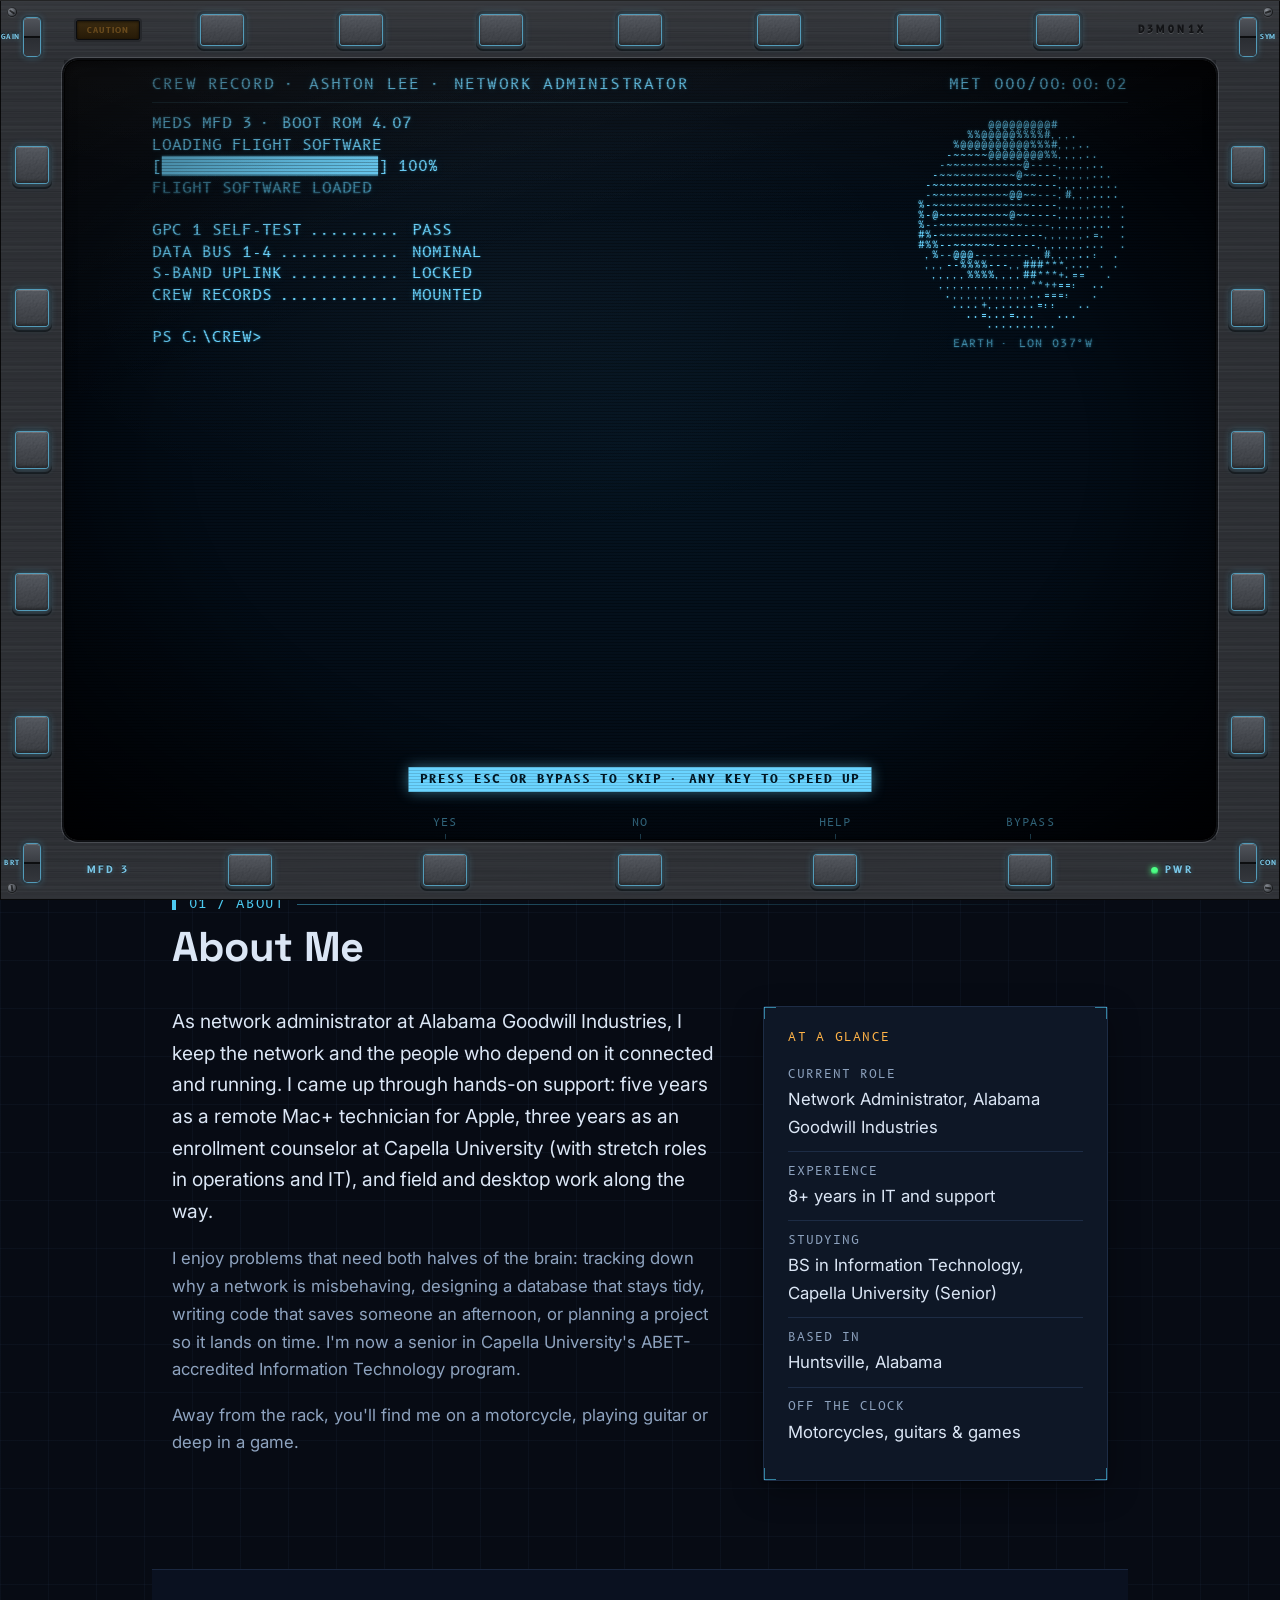
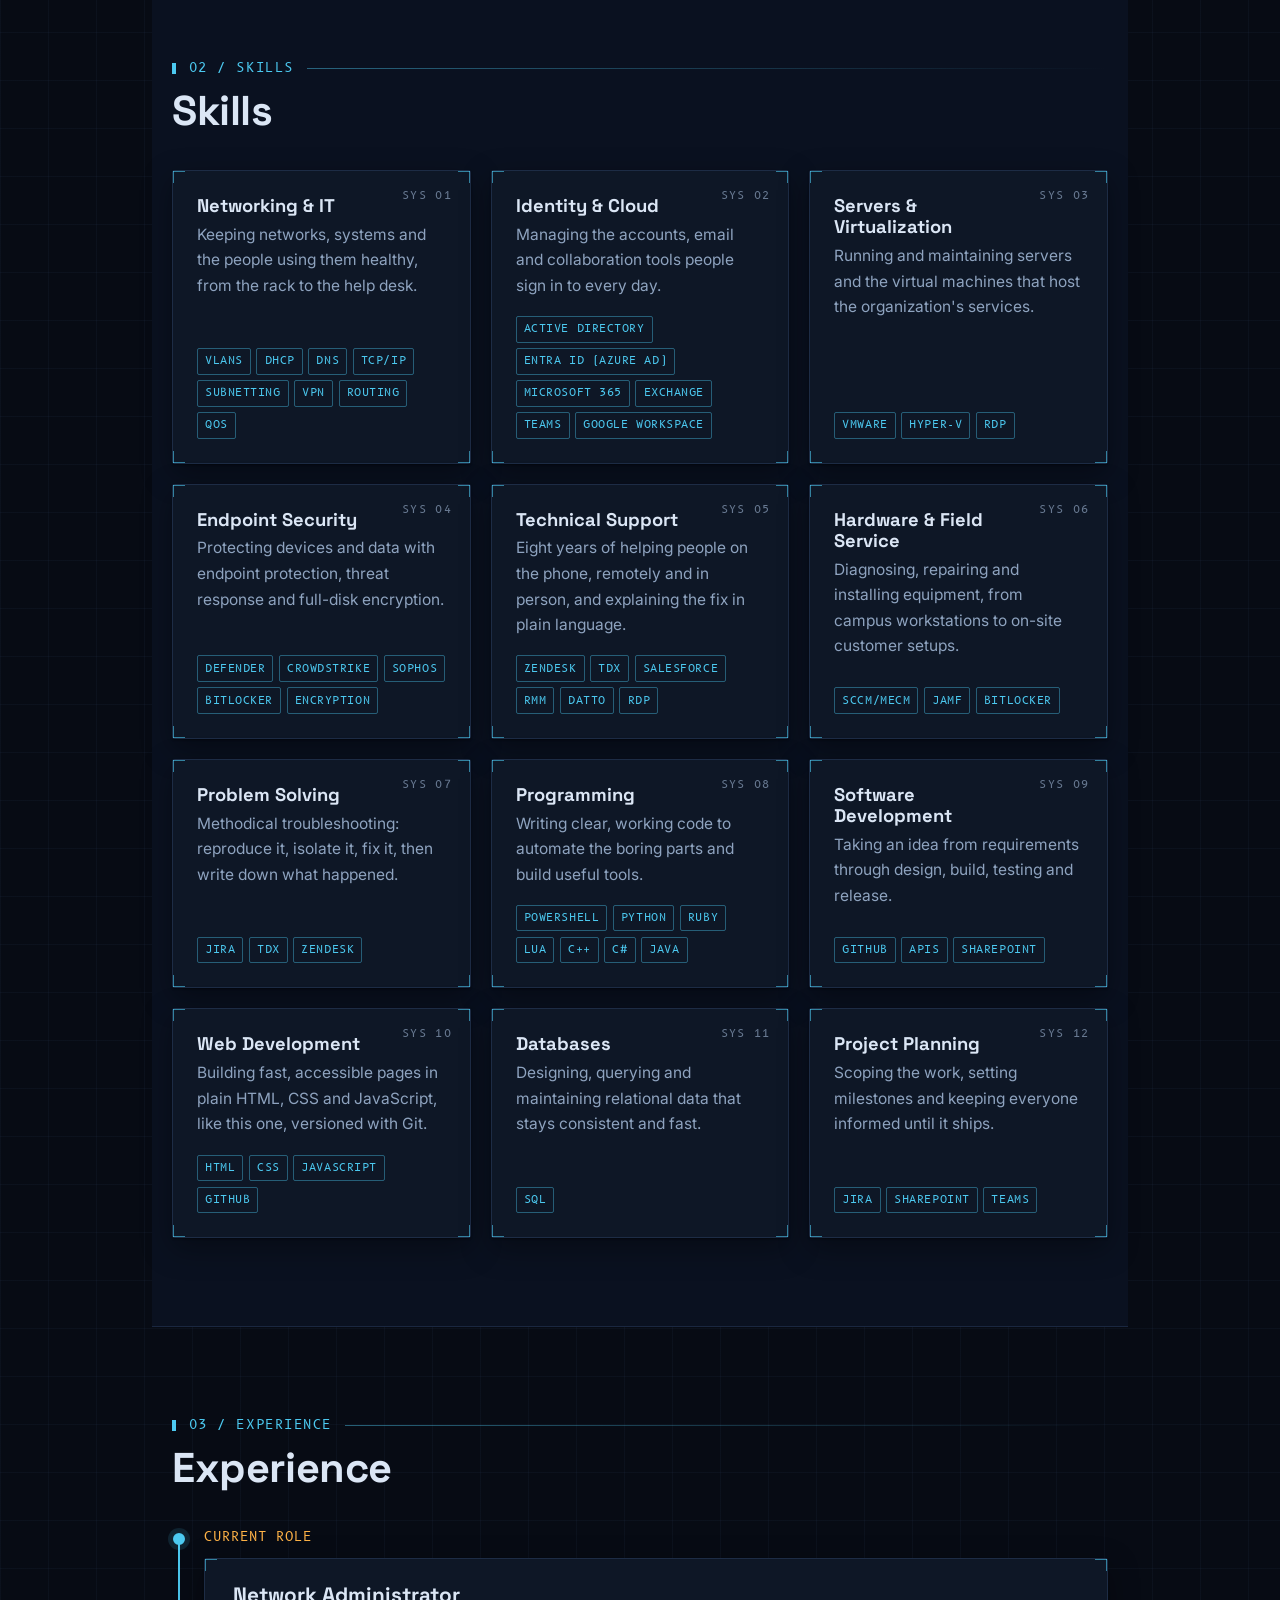
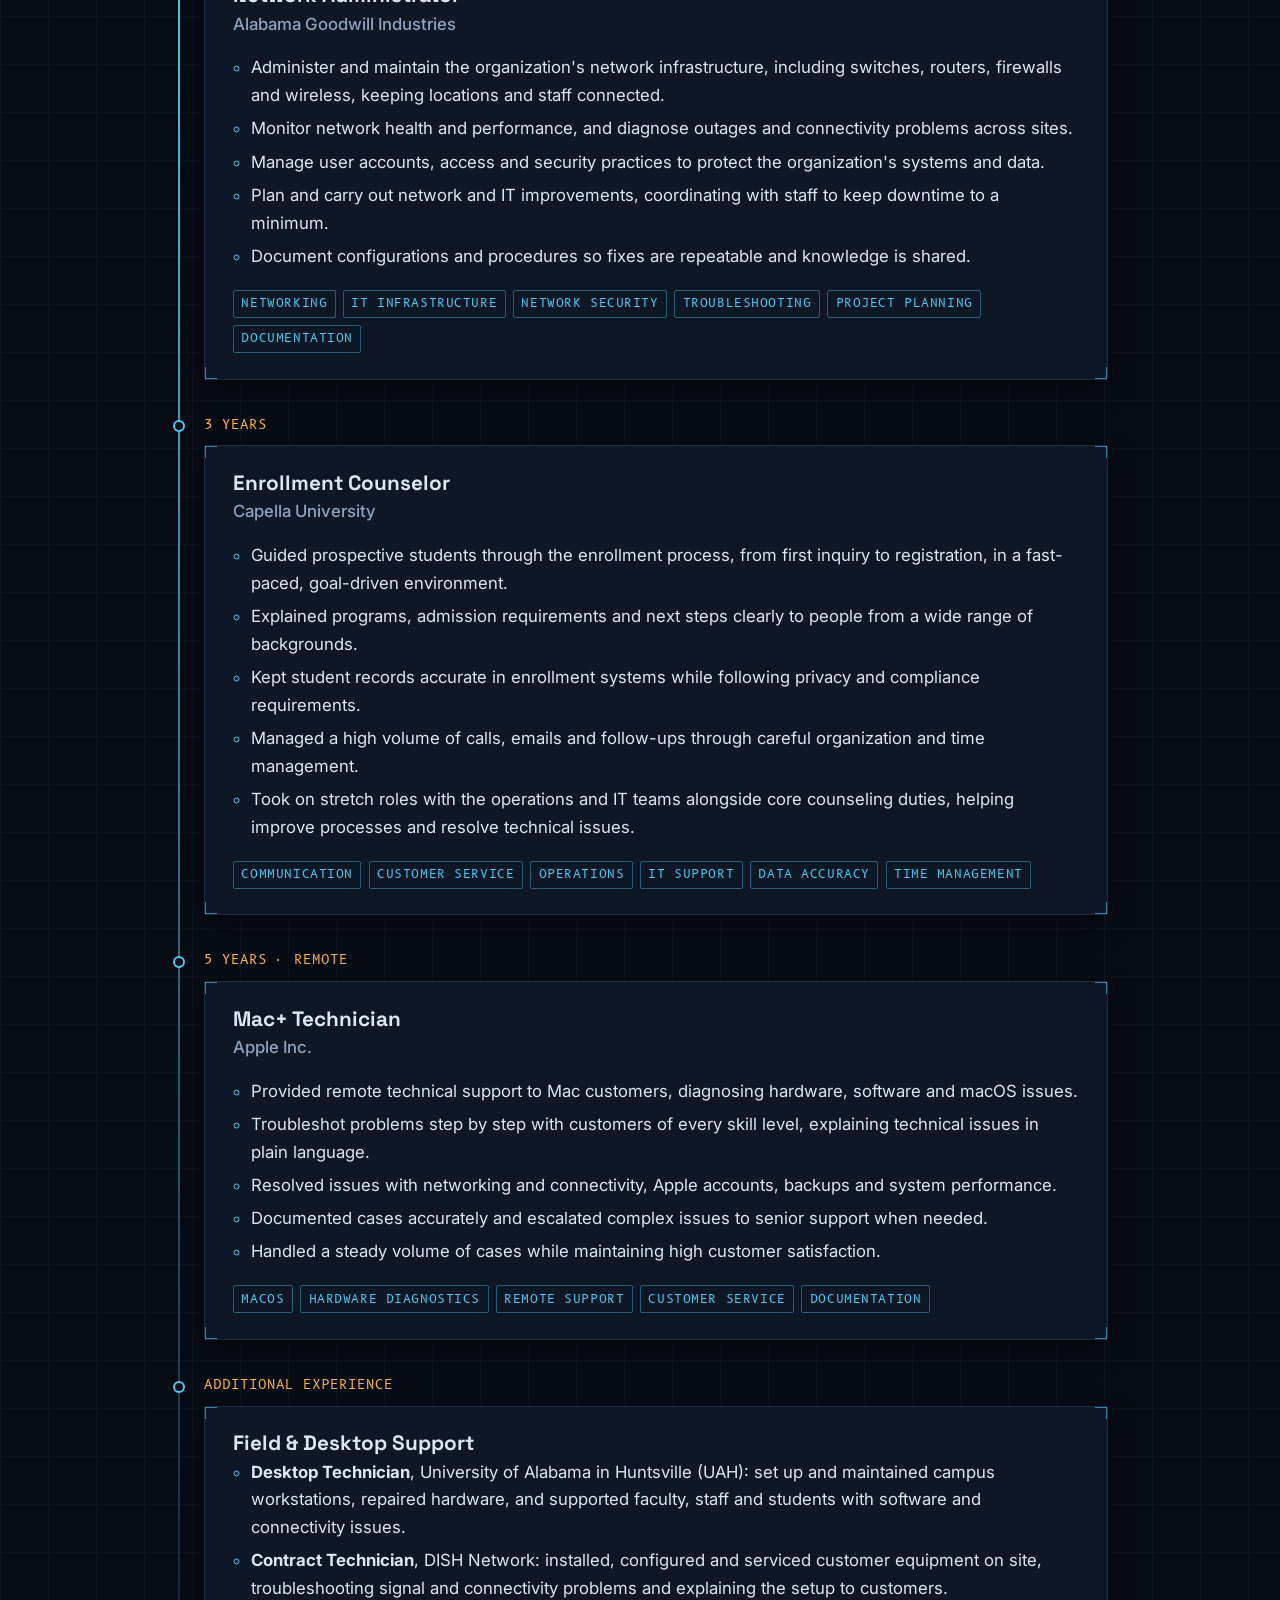
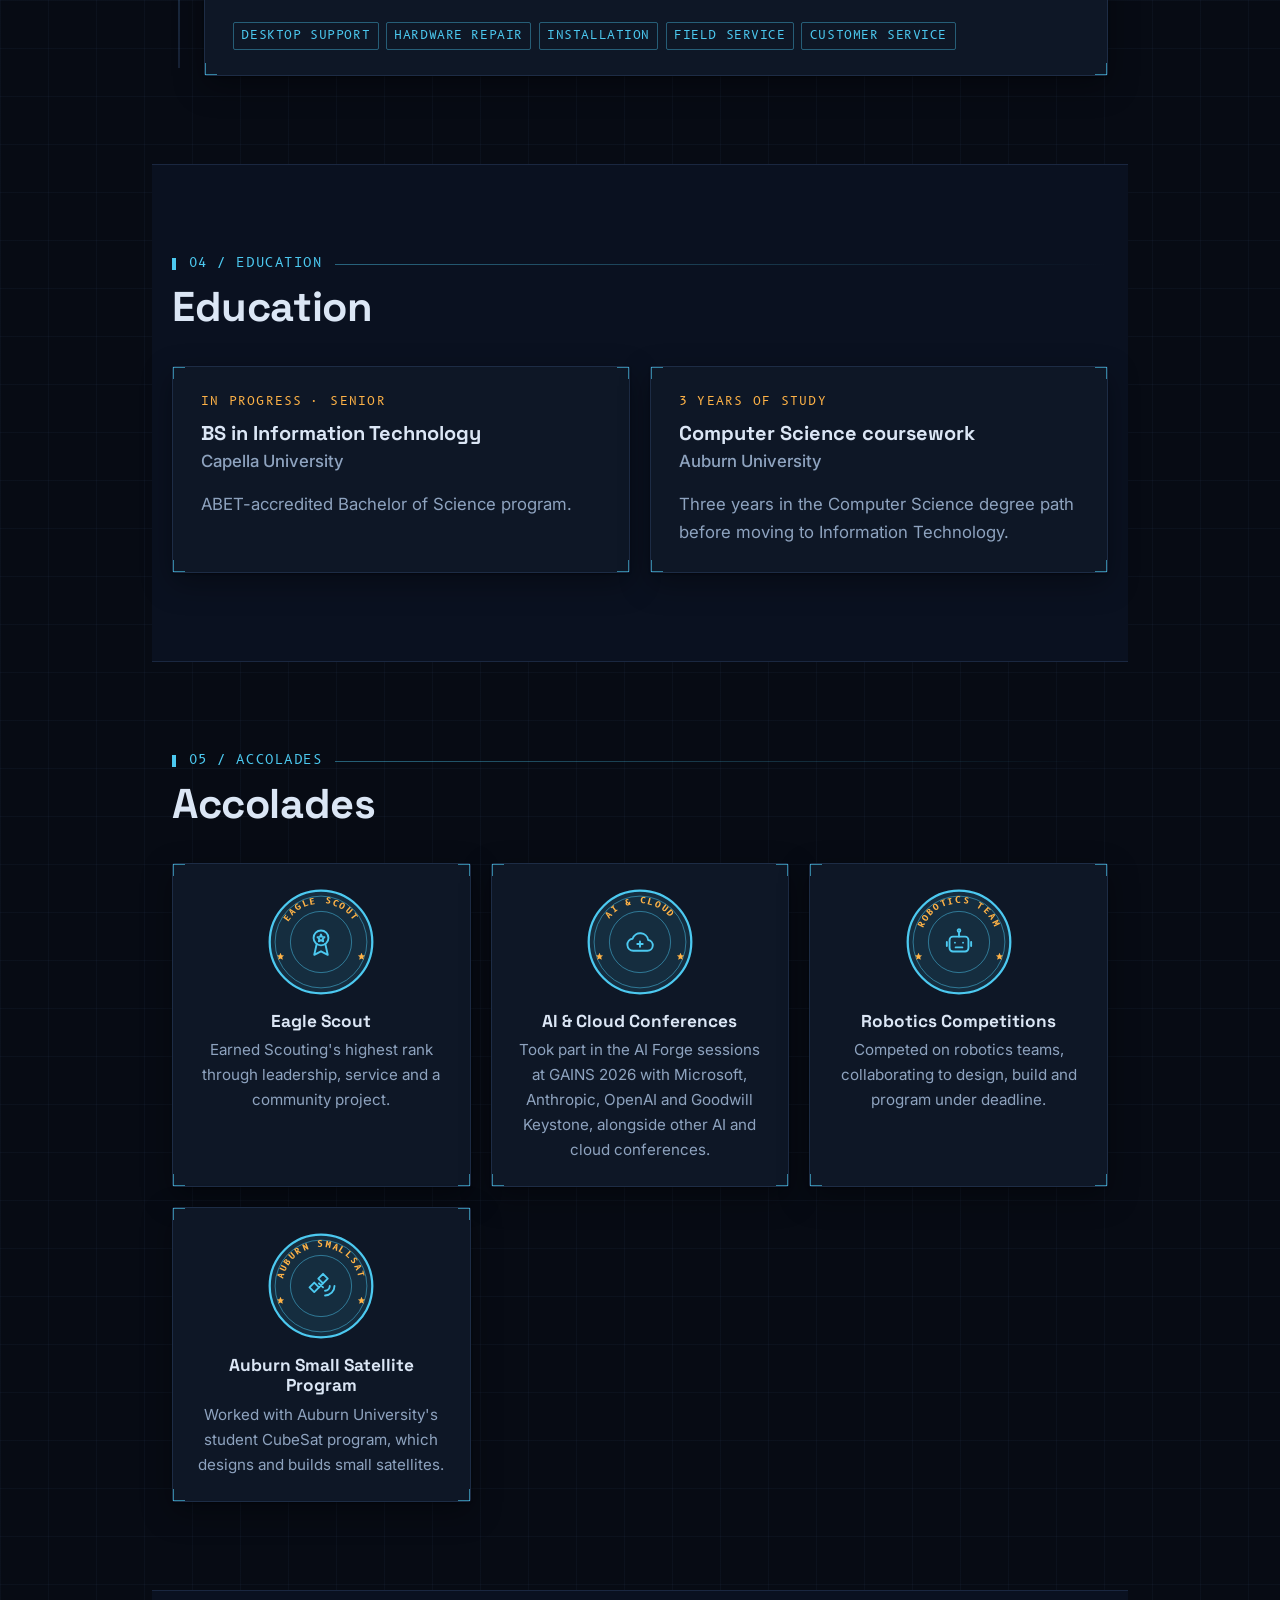
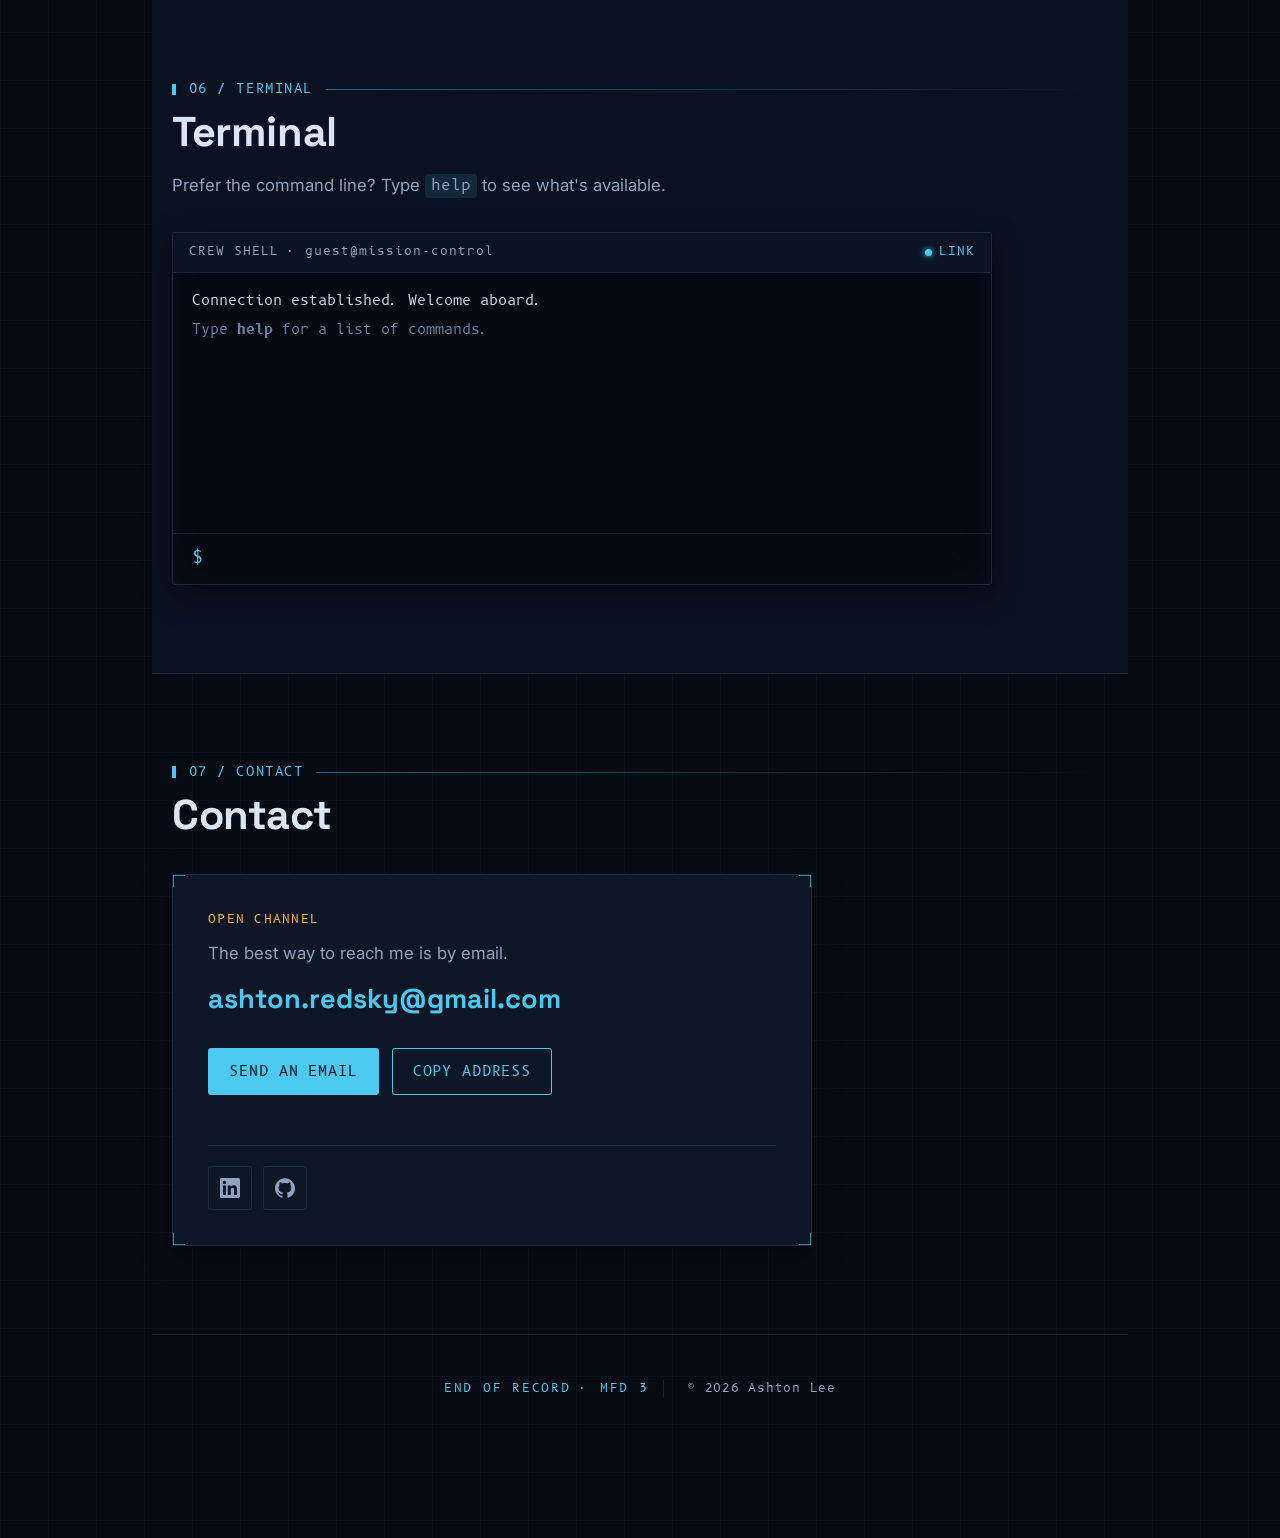
==== index.html @ 660f9a25 "Make the intro recruiter-friendly and tidy the hero details - Boot screen shows the name and title i" ====
<!DOCTYPE html>
<html lang="en" data-theme="dark">
<head>
  <meta charset="UTF-8">
  <meta name="viewport" content="width=device-width, initial-scale=1.0">
  <title>Ashton Lee · Network Administrator &amp; IT Specialist</title>
  <meta name="description" content="Résumé of Ashton Lee: network administrator, IT specialist and programmer, finishing a BS in Information Technology at Capella University.">

  <!-- Set the saved theme before the page paints, so it doesn't flash.
       The "js" class lets the CSS know scripts are running (used for scroll fade-ins).
       The "booting" class shows the MFD access screen, once per browser session. -->
  <script>
    (function () {
      var root = document.documentElement;
      root.classList.add('js');
      var saved = null;
      try { saved = localStorage.getItem('space-theme'); } catch (e) { /* storage blocked: use the system preference */ }
      // Dark is the default; light only if the visitor chose it before
      root.setAttribute('data-theme', saved || 'dark');

      // The access screen plays on every visit; it's skipped on reloads in the same tab, for links
      // to a section (#experience) and for "?skip". "?boot" always plays it (mobile.html uses this)
      var granted = false;
      try { granted = sessionStorage.getItem('space-access') === 'granted'; } catch (e) { /* storage blocked */ }
      var linked = (location.hash.length > 1 && location.hash !== '#home') || /[?&]skip\b/.test(location.search);
      if (/[?&]boot\b/.test(location.search) || (!granted && !linked)) root.classList.add('booting');
    })();
  </script>

  <link rel="preconnect" href="https://fonts.googleapis.com">
  <link rel="preconnect" href="https://fonts.gstatic.com" crossorigin>
  <link href="https://fonts.googleapis.com/css2?family=Inter:wght@400;500;600&family=JetBrains+Mono:wght@400;500&family=Space+Grotesk:wght@500;700&family=B612:wght@700&family=B612+Mono:wght@400;700&display=swap" rel="stylesheet">
  <link rel="stylesheet" href="css/style.css">
</head>
<body>

  <!-- ========== MFD FRAME ========== -->
  <!-- The whole site is shown on the screen of a cockpit multi-function display (MFD).
       The labels on the screen's edges are the real links and buttons; each key in the bezel
       (data-key) presses the label beside it. While the head script's "booting" class is on,
       the screen shows a blue-phosphor terminal asking for access instead: main.js runs it,
       then switches the screen over to the site. -->
  <div class="mfd" id="mfd">

    <!-- Access screen -->
    <div class="crt" id="boot-crt" role="dialog" aria-modal="true" aria-labelledby="boot-title">
      <div class="crt-content">
        <div class="crt-header">
          <span id="boot-title"><span class="crt-title-extra">CREW RECORD · </span>ASHTON LEE<span class="crt-title-extra"> · NETWORK ADMINISTRATOR</span></span>
          <span id="boot-met">MET 000/00:00:00</span>
        </div>
        <!-- A slowly turning globe drawn in characters (main.js) -->
        <figure class="crt-planet" aria-hidden="true">
          <pre id="boot-planet"></pre>
          <figcaption id="boot-planet-caption">EARTH</figcaption>
        </figure>
        <div class="crt-log" id="boot-log">
          <div id="boot-output" aria-live="polite"></div>
          <form class="crt-prompt-row" id="boot-form" hidden>
            <label for="boot-input" id="boot-prompt"></label>
            <input type="text" id="boot-input" maxlength="60" autocomplete="off" autocapitalize="none" spellcheck="false" enterkeyhint="go">
          </form>
        </div>
      </div>
      <div class="crt-roll" aria-hidden="true"></div>
    </div>

    <!-- Labels on the screen's edges -->
    <nav class="mfd-labels mfd-labels-top" aria-label="Sections">
      <a class="lbl when-site" style="--i: 0" href="#about" data-key="t1"><span class="lbl-box">ABOUT</span></a>
      <a class="lbl when-site" style="--i: 1" href="#skills" data-key="t2"><span class="lbl-box">SKILLS</span></a>
      <a class="lbl when-site" style="--i: 2" href="#experience" data-key="t3" aria-label="Experience"><span class="lbl-box"><span class="long">EXPERIENCE</span><span class="short">EXP</span></span></a>
      <a class="lbl when-site" style="--i: 3" href="#education" data-key="t4" aria-label="Education"><span class="lbl-box"><span class="long">EDUCATION</span><span class="short">EDU</span></span></a>
      <a class="lbl when-site" style="--i: 4" href="#accolades" data-key="t5" aria-label="Accolades"><span class="lbl-box"><span class="long">ACCOLADES</span><span class="short">AWARDS</span></span></a>
      <a class="lbl when-site" style="--i: 5" href="#terminal" data-key="t6" aria-label="Terminal"><span class="lbl-box"><span class="long">TERMINAL</span><span class="short">TERM</span></span></a>
      <a class="lbl when-site" style="--i: 6" href="#contact" data-key="t7"><span class="lbl-box">CONTACT</span></a>
    </nav>

    <div class="mfd-labels mfd-labels-bottom">
      <!-- Access screen: answers to the prompt, and a way straight in -->
      <button type="button" class="lbl when-boot" style="grid-column: 2" data-key="b2" data-answer="Y"><span class="lbl-box">YES</span></button>
      <button type="button" class="lbl when-boot" style="grid-column: 3" data-key="b3" data-answer="N"><span class="lbl-box">NO</span></button>
      <button type="button" class="lbl when-boot" style="grid-column: 4" data-key="b4" data-answer="?"><span class="lbl-box">HELP</span></button>
      <button type="button" class="lbl when-boot" style="grid-column: 5" data-key="b5" data-boot="bypass" aria-label="Bypass and go straight to the site"><span class="lbl-box">BYPASS</span></button>
      <!-- Site controls; the current theme is boxed -->
      <button type="button" class="lbl when-site" style="grid-column: 1; --i: 7" data-key="b1" data-action="theme" aria-label="Switch between day (light) and night (dark) mode"><span class="lbl-box mode-day">DAY</span><span class="lbl-box mode-ngt">NGT</span></button>
      <button type="button" class="lbl when-site" style="grid-column: 2; --i: 8" data-key="b2" data-action="prev" aria-label="Previous section"><span class="lbl-box">PREV</span></button>
      <button type="button" class="lbl when-site" style="grid-column: 3; --i: 9" data-key="b3" data-action="top" aria-label="Back to top"><span class="lbl-box">TOP</span></button>
      <button type="button" class="lbl when-site" style="grid-column: 4; --i: 10" data-key="b4" data-action="next" aria-label="Next section"><span class="lbl-box">NEXT</span></button>
      <button type="button" class="lbl when-site" style="grid-column: 5; --i: 11" data-key="b5" data-action="reset" aria-label="Restart the access screen"><span class="lbl-box">RESET</span></button>
      <!-- Arcade controls while the game is up (arcade.js sets their text for each screen) -->
      <button type="button" class="lbl when-game" style="grid-column: 1" data-key="b1" tabindex="-1"><span class="lbl-box">◄</span></button>
      <button type="button" class="lbl when-game" style="grid-column: 2" data-key="b2" tabindex="-1"><span class="lbl-box">►</span></button>
      <button type="button" class="lbl when-game" style="grid-column: 3" data-key="b3" tabindex="-1"><span class="lbl-box">PAUSE</span></button>
      <button type="button" class="lbl when-game" style="grid-column: 4" data-key="b4" tabindex="-1"><span class="lbl-box">FIRE</span></button>
      <button type="button" class="lbl when-game" style="grid-column: 5" data-key="b5" tabindex="-1"><span class="lbl-box">FIRE</span></button>
    </div>

    <div class="mfd-labels mfd-labels-left">
      <a class="lbl when-site" style="grid-row: 2; --i: 11" href="mailto:ashton.redsky@gmail.com" data-key="l2" aria-label="Email Ashton"><span class="lbl-box">EMAIL</span></a>
      <a class="lbl when-site" style="grid-row: 3; --i: 12" href="https://www.linkedin.com/in/ashton-ballard-lee/" target="_blank" rel="noopener noreferrer" data-key="l3" aria-label="LinkedIn profile"><span class="lbl-box">LINKEDIN</span></a>
      <a class="lbl when-site" style="grid-row: 4; --i: 13" href="https://github.com/D3M0N1X64" target="_blank" rel="noopener noreferrer" data-key="l4" aria-label="GitHub profile"><span class="lbl-box">GITHUB</span></a>
    </div>

    <div class="mfd-labels mfd-labels-right">
      <button type="button" class="lbl when-site" style="grid-row: 2; --i: 14" data-key="r2" data-action="page-up" aria-label="Page up"><span class="lbl-box">PG UP</span></button>
      <button type="button" class="lbl when-site" style="grid-row: 3; --i: 15" data-key="r3" data-action="print" aria-label="Print résumé"><span class="lbl-box">PRINT</span></button>
      <button type="button" class="lbl when-site" style="grid-row: 4; --i: 16" data-key="r4" data-action="page-down" aria-label="Page down"><span class="lbl-box">PG DN</span></button>
      <div class="mfd-scroll" aria-hidden="true"><span></span></div>
    </div>

    <!-- The bezel -->
    <div class="mfd-glass" aria-hidden="true"></div>
    <div class="mfd-face" aria-hidden="true"></div>
    <div class="mfd-rim" aria-hidden="true"></div>
    <span class="mfd-screw" style="top: 7px; left: 7px; --turn: 35deg" aria-hidden="true"></span>
    <span class="mfd-screw" style="top: 7px; right: 7px; --turn: -20deg" aria-hidden="true"></span>
    <span class="mfd-screw" style="bottom: 7px; left: 7px; --turn: 80deg" aria-hidden="true"></span>
    <span class="mfd-screw" style="bottom: 7px; right: 7px; --turn: 10deg" aria-hidden="true"></span>
    <!-- Rocker switches (eggs.js): press the top half to raise a setting, the bottom half to lower it -->
    <div class="rocker rocker-tl" data-rocker="gain" data-label="GAIN" aria-hidden="true">
      <button type="button" tabindex="-1" data-step="1"></button><button type="button" tabindex="-1" data-step="-1"></button>
    </div>
    <div class="rocker rocker-tr" data-rocker="sym" data-label="SYM" aria-hidden="true">
      <button type="button" tabindex="-1" data-step="1"></button><button type="button" tabindex="-1" data-step="-1"></button>
    </div>
    <div class="rocker rocker-bl" data-rocker="brt" data-label="BRT" aria-hidden="true">
      <button type="button" tabindex="-1" data-step="1"></button><button type="button" tabindex="-1" data-step="-1"></button>
    </div>
    <div class="rocker rocker-br" data-rocker="con" data-label="CON" aria-hidden="true">
      <button type="button" tabindex="-1" data-step="1"></button><button type="button" tabindex="-1" data-step="-1"></button>
    </div>
    <button type="button" class="mfd-caution" tabindex="-1" aria-hidden="true">CAUTION</button>
    <!-- The maker's model number, etched into the top-right of the bezel -->
    <span class="mfd-model" aria-hidden="true">D3M0N1X</span>
    <span class="mfd-plate mfd-plate-left" aria-hidden="true">MFD 3</span>
    <button type="button" class="mfd-plate mfd-plate-right mfd-power" tabindex="-1" aria-hidden="true"><span class="mfd-lamp"></span>PWR</button>

    <!-- Screen effects for the easter eggs (eggs.js): power-off, self-test and short messages -->
    <div class="mfd-blackout" aria-hidden="true"><span></span><span></span></div>
    <div class="mfd-selftest" aria-hidden="true">
      <div class="selftest-box">
        <p class="selftest-title">MFD 3 · SELF TEST</p>
        <pre id="selftest-lines"></pre>
      </div>
    </div>
    <!-- LUNAR DEFENSE, the arcade game (arcade.js), started by "play" in a terminal -->
    <div class="mfd-game">
      <canvas id="game-canvas" aria-label="Lunar Defense arcade game. Arrow keys move, space fires, P pauses, Escape exits."></canvas>
    </div>
    <div class="mfd-toast" id="mfd-toast" role="status" aria-live="polite"></div>

    <!-- Keys; the labels above are the accessible controls, so these stay out of the tab order -->
    <div class="osb-row osb-top" aria-hidden="true">
      <button type="button" class="osb" tabindex="-1" data-key="t1"></button>
      <button type="button" class="osb" tabindex="-1" data-key="t2"></button>
      <button type="button" class="osb" tabindex="-1" data-key="t3"></button>
      <button type="button" class="osb" tabindex="-1" data-key="t4"></button>
      <button type="button" class="osb" tabindex="-1" data-key="t5"></button>
      <button type="button" class="osb" tabindex="-1" data-key="t6"></button>
      <button type="button" class="osb" tabindex="-1" data-key="t7"></button>
    </div>
    <div class="osb-row osb-bottom" aria-hidden="true">
      <button type="button" class="osb" tabindex="-1" data-key="b1"></button>
      <button type="button" class="osb" tabindex="-1" data-key="b2"></button>
      <button type="button" class="osb" tabindex="-1" data-key="b3"></button>
      <button type="button" class="osb" tabindex="-1" data-key="b4"></button>
      <button type="button" class="osb" tabindex="-1" data-key="b5"></button>
    </div>
    <div class="osb-col osb-left" aria-hidden="true">
      <button type="button" class="osb" tabindex="-1" data-key="l1"></button>
      <button type="button" class="osb" tabindex="-1" data-key="l2"></button>
      <button type="button" class="osb" tabindex="-1" data-key="l3"></button>
      <button type="button" class="osb" tabindex="-1" data-key="l4"></button>
      <button type="button" class="osb" tabindex="-1" data-key="l5"></button>
    </div>
    <div class="osb-col osb-right" aria-hidden="true">
      <button type="button" class="osb" tabindex="-1" data-key="r1"></button>
      <button type="button" class="osb" tabindex="-1" data-key="r2"></button>
      <button type="button" class="osb" tabindex="-1" data-key="r3"></button>
      <button type="button" class="osb" tabindex="-1" data-key="r4"></button>
      <button type="button" class="osb" tabindex="-1" data-key="r5"></button>
    </div>
  </div>


  <main>

    <!-- ========== HOME ========== -->
    <section id="home" class="hero">
      <!-- The scene, back to front: a real NASA photo (Apollo 11, AS11-44-6552) of Earth rising
           over the lunar horizon, stars in the black sky (drawn by main.js), then the light-mode
           sunrise layers. main.js frames the photo so Earth sits right of the text on any screen,
           and lines up the light-mode sky mask (images/sky-mask.png, cut from the same photo) with it. -->
      <div class="scene-photo" role="img" aria-label="Earth rising over the Moon's horizon, photographed by Apollo 11 (NASA)"></div>
      <canvas class="starfield" aria-hidden="true"></canvas>
      <div class="sky-tint" aria-hidden="true"></div>
      <!-- Light mode only: the fully lit Earth (NASA's Blue Marble, Apollo 17) over the Earthrise one -->
      <div class="earth-full" aria-hidden="true"></div>
      <div class="sun" aria-hidden="true">
        <div class="sun-glow"></div>
        <div class="sun-core"></div>
      </div>
      <div class="sun-glare" aria-hidden="true"></div>
      <!-- Hubble with its solar wings open, cut out of a NASA photo taken from Atlantis on STS-125
           (May 2009), with beacon lights on the antenna mast and both wing tips -->
      <div class="satellite" aria-hidden="true">
        <div class="sat-craft">
          <img src="images/satellite-hubble.webp" alt="" width="320" height="257">
          <span class="sat-light" style="left: 59%; top: 7%"></span>
          <span class="sat-light" style="left: 96%; top: 48%"></span>
          <span class="sat-light" style="left: 9.5%; top: 55%"></span>
        </div>
        <!-- Click Hubble to lock on (eggs.js): brackets and an orbit readout -->
        <span class="sat-reticle"></span>
        <span class="sat-readout">TGT ACQ · HST<br>ALT ≈ 510 KM<br>INC 28.5°<br>VEL 7.6 KM/S<br>PERIOD 95 MIN</span>
      </div>

      <div class="hero-content">
        <div class="hero-text reveal">
          <p class="kicker section-kicker">00 / Mission profile</p>
          <h1>Ashton Lee</h1>
          <p class="hero-role"><span>Network Administrator &middot;</span> <span>IT Specialist &middot;</span> <span>Programmer</span></p>
          <p class="tagline">I keep networks, and the people who rely on them, connected at Alabama Goodwill Industries. I also write code, solve problems and plan projects.</p>
          <p class="print-only">ashton.redsky@gmail.com</p>
          <div class="hero-actions">
            <a href="#experience" class="btn">View Experience</a>
            <a href="#contact" class="btn btn-ghost">Get in Touch</a>
          </div>
        </div>
      </div>

      <!-- Telemetry status bar along the bottom, over the lunar surface -->
      <div class="telemetry-wrap">
        <aside class="telemetry reveal" aria-label="At a glance">
          <div class="telemetry-status">
            <span class="telemetry-label">Status</span>
            <span class="status-ok"><span class="pulse" aria-hidden="true"></span>Online</span>
          </div>
          <dl>
            <div><dt>Station</dt><dd>Alabama Goodwill Industries</dd></div>
            <div><dt>Uptime</dt><dd>8+ years in IT</dd></div>
            <div><dt>Training</dt><dd>BSIT &middot; Senior</dd></div>
            <div><dt>Location</dt><dd>Huntsville, AL</dd></div>
          </dl>
          <div class="telemetry-clock">
            <span class="telemetry-label">UTC</span>
            <span id="utc-clock">--:--:--</span>
          </div>
        </aside>
      </div>

      <p class="photo-credit">Photos: NASA, Apollo 11 &amp; 17, STS-125</p>
    </section>

    <!-- ========== ABOUT ========== -->
    <section id="about" class="section">
      <p class="section-kicker reveal">01 / About</p>
      <h2 class="section-title reveal">About Me</h2>

      <div class="about-grid">
        <div class="about-text reveal">
          <p class="lead">
            As network administrator at Alabama Goodwill Industries, I keep the network and the
            people who depend on it connected and running. I came up through hands-on support:
            five years as a remote Mac+ technician for Apple, three years as an enrollment counselor at
            Capella University (with stretch roles in operations and IT), and field and desktop work
            along the way.
          </p>
          <p>
            I enjoy problems that need both halves of the brain: tracking down why a network is
            misbehaving, designing a database that stays tidy, writing code that saves someone an
            afternoon, or planning a project so it lands on time. I'm now a senior in Capella
            University's ABET-accredited Information Technology program.
          </p>
          <p>
            Away from the rack, you'll find me on a motorcycle, playing guitar or deep in a game.
          </p>
        </div>

        <aside class="panel facts reveal">
          <h3 class="panel-title">At a Glance</h3>
          <dl>
            <div><dt>Current Role</dt><dd>Network Administrator, Alabama Goodwill Industries</dd></div>
            <div><dt>Experience</dt><dd>8+ years in IT and support</dd></div>
            <div><dt>Studying</dt><dd>BS in Information Technology, Capella University (Senior)</dd></div>
            <div><dt>Based In</dt><dd>Huntsville, Alabama</dd></div>
            <div><dt>Off the Clock</dt><dd>Motorcycles, guitars &amp; games</dd></div>
          </dl>
        </aside>
      </div>
    </section>

    <!-- ========== SKILLS ========== -->
    <section id="skills" class="section section-alt">
      <p class="section-kicker reveal">02 / Skills</p>
      <h2 class="section-title reveal">Skills</h2>

      <div class="skill-grid">
        <article class="panel skill-card reveal">
          <span class="skill-code" aria-hidden="true">SYS 01</span>
          <h3>Networking &amp; IT</h3>
          <p>Keeping networks, systems and the people using them healthy, from the rack to the help desk.</p>
          <ul class="tags" aria-label="Tools"><li>VLANs</li><li>DHCP</li><li>DNS</li><li>TCP/IP</li><li>Subnetting</li><li>VPN</li><li>Routing</li><li>QoS</li></ul>
        </article>

        <article class="panel skill-card reveal">
          <span class="skill-code" aria-hidden="true">SYS 02</span>
          <h3>Identity &amp; Cloud</h3>
          <p>Managing the accounts, email and collaboration tools people sign in to every day.</p>
          <ul class="tags" aria-label="Tools"><li>Active Directory</li><li>Entra ID (Azure AD)</li><li>Microsoft 365</li><li>Exchange</li><li>Teams</li><li>Google Workspace</li></ul>
        </article>

        <article class="panel skill-card reveal">
          <span class="skill-code" aria-hidden="true">SYS 03</span>
          <h3>Servers &amp; Virtualization</h3>
          <p>Running and maintaining servers and the virtual machines that host the organization's services.</p>
          <ul class="tags" aria-label="Tools"><li>VMware</li><li>Hyper-V</li><li>RDP</li></ul>
        </article>

        <article class="panel skill-card reveal">
          <span class="skill-code" aria-hidden="true">SYS 04</span>
          <h3>Endpoint Security</h3>
          <p>Protecting devices and data with endpoint protection, threat response and full-disk encryption.</p>
          <ul class="tags" aria-label="Tools"><li>Defender</li><li>CrowdStrike</li><li>Sophos</li><li>BitLocker</li><li>Encryption</li></ul>
        </article>

        <article class="panel skill-card reveal">
          <span class="skill-code" aria-hidden="true">SYS 05</span>
          <h3>Technical Support</h3>
          <p>Eight years of helping people on the phone, remotely and in person, and explaining the fix in plain language.</p>
          <ul class="tags" aria-label="Tools"><li>Zendesk</li><li>TDX</li><li>Salesforce</li><li>RMM</li><li>Datto</li><li>RDP</li></ul>
        </article>

        <article class="panel skill-card reveal">
          <span class="skill-code" aria-hidden="true">SYS 06</span>
          <h3>Hardware &amp; Field Service</h3>
          <p>Diagnosing, repairing and installing equipment, from campus workstations to on-site customer setups.</p>
          <ul class="tags" aria-label="Tools"><li>SCCM/MECM</li><li>Jamf</li><li>BitLocker</li></ul>
        </article>

        <article class="panel skill-card reveal">
          <span class="skill-code" aria-hidden="true">SYS 07</span>
          <h3>Problem Solving</h3>
          <p>Methodical troubleshooting: reproduce it, isolate it, fix it, then write down what happened.</p>
          <ul class="tags" aria-label="Tools"><li>Jira</li><li>TDX</li><li>Zendesk</li></ul>
        </article>

        <article class="panel skill-card reveal">
          <span class="skill-code" aria-hidden="true">SYS 08</span>
          <h3>Programming</h3>
          <p>Writing clear, working code to automate the boring parts and build useful tools.</p>
          <ul class="tags" aria-label="Tools"><li>PowerShell</li><li>Python</li><li>Ruby</li><li>Lua</li><li>C++</li><li>C#</li><li>Java</li></ul>
        </article>

        <article class="panel skill-card reveal">
          <span class="skill-code" aria-hidden="true">SYS 09</span>
          <h3>Software Development</h3>
          <p>Taking an idea from requirements through design, build, testing and release.</p>
          <ul class="tags" aria-label="Tools"><li>GitHub</li><li>APIs</li><li>SharePoint</li></ul>
        </article>

        <article class="panel skill-card reveal">
          <span class="skill-code" aria-hidden="true">SYS 10</span>
          <h3>Web Development</h3>
          <p>Building fast, accessible pages in plain HTML, CSS and JavaScript, like this one, versioned with Git.</p>
          <ul class="tags" aria-label="Tools"><li>HTML</li><li>CSS</li><li>JavaScript</li><li>GitHub</li></ul>
        </article>

        <article class="panel skill-card reveal">
          <span class="skill-code" aria-hidden="true">SYS 11</span>
          <h3>Databases</h3>
          <p>Designing, querying and maintaining relational data that stays consistent and fast.</p>
          <ul class="tags" aria-label="Tools"><li>SQL</li></ul>
        </article>

        <article class="panel skill-card reveal">
          <span class="skill-code" aria-hidden="true">SYS 12</span>
          <h3>Project Planning</h3>
          <p>Scoping the work, setting milestones and keeping everyone informed until it ships.</p>
          <ul class="tags" aria-label="Tools"><li>Jira</li><li>SharePoint</li><li>Teams</li></ul>
        </article>
      </div>
    </section>

    <!-- ========== EXPERIENCE ========== -->
    <section id="experience" class="section">
      <p class="section-kicker reveal">03 / Experience</p>
      <h2 class="section-title reveal">Experience</h2>

      <!-- Newest first. Add exact dates to each .mission-when when you have them, e.g. "Jan 2023 – Present". -->
      <ol class="timeline">
        <li class="mission is-current reveal">
          <p class="mission-when">Current role</p> <!-- DATES: add your start month/year -->
          <div class="panel mission-card">
            <h3>Network Administrator</h3>
            <p class="mission-org">Alabama Goodwill Industries</p>
            <ul class="mission-points">
              <li>Administer and maintain the organization's network infrastructure, including switches, routers, firewalls and wireless, keeping locations and staff connected.</li>
              <li>Monitor network health and performance, and diagnose outages and connectivity problems across sites.</li>
              <li>Manage user accounts, access and security practices to protect the organization's systems and data.</li>
              <li>Plan and carry out network and IT improvements, coordinating with staff to keep downtime to a minimum.</li>
              <li>Document configurations and procedures so fixes are repeatable and knowledge is shared.</li>
            </ul>
            <ul class="tags" aria-label="Skills used">
              <li>Networking</li><li>IT Infrastructure</li><li>Network Security</li><li>Troubleshooting</li><li>Project Planning</li><li>Documentation</li>
            </ul>
          </div>
        </li>

        <li class="mission reveal">
          <p class="mission-when">3 years</p> <!-- DATES -->
          <div class="panel mission-card">
            <h3>Enrollment Counselor</h3>
            <p class="mission-org">Capella University</p>
            <ul class="mission-points">
              <li>Guided prospective students through the enrollment process, from first inquiry to registration, in a fast-paced, goal-driven environment.</li>
              <li>Explained programs, admission requirements and next steps clearly to people from a wide range of backgrounds.</li>
              <li>Kept student records accurate in enrollment systems while following privacy and compliance requirements.</li>
              <li>Managed a high volume of calls, emails and follow-ups through careful organization and time management.</li>
              <li>Took on stretch roles with the operations and IT teams alongside core counseling duties, helping improve processes and resolve technical issues.</li>
            </ul>
            <ul class="tags" aria-label="Skills used">
              <li>Communication</li><li>Customer Service</li><li>Operations</li><li>IT Support</li><li>Data Accuracy</li><li>Time Management</li>
            </ul>
          </div>
        </li>

        <li class="mission reveal">
          <p class="mission-when">5 years &middot; Remote</p> <!-- DATES -->
          <div class="panel mission-card">
            <h3>Mac+ Technician</h3>
            <p class="mission-org">Apple Inc.</p>
            <ul class="mission-points">
              <li>Provided remote technical support to Mac customers, diagnosing hardware, software and macOS issues.</li>
              <li>Troubleshot problems step by step with customers of every skill level, explaining technical issues in plain language.</li>
              <li>Resolved issues with networking and connectivity, Apple accounts, backups and system performance.</li>
              <li>Documented cases accurately and escalated complex issues to senior support when needed.</li>
              <li>Handled a steady volume of cases while maintaining high customer satisfaction.</li>
            </ul>
            <ul class="tags" aria-label="Skills used">
              <li>macOS</li><li>Hardware Diagnostics</li><li>Remote Support</li><li>Customer Service</li><li>Documentation</li>
            </ul>
          </div>
        </li>

        <li class="mission reveal">
          <p class="mission-when">Additional experience</p> <!-- DATES -->
          <div class="panel mission-card">
            <h3>Field &amp; Desktop Support</h3>
            <ul class="mission-points">
              <li><strong>Desktop Technician</strong>, University of Alabama in Huntsville (UAH): set up and maintained campus workstations, repaired hardware, and supported faculty, staff and students with software and connectivity issues.</li>
              <li><strong>Contract Technician</strong>, DISH Network: installed, configured and serviced customer equipment on site, troubleshooting signal and connectivity problems and explaining the setup to customers.</li>
            </ul>
            <ul class="tags" aria-label="Skills used">
              <li>Desktop Support</li><li>Hardware Repair</li><li>Installation</li><li>Field Service</li><li>Customer Service</li>
            </ul>
          </div>
        </li>
      </ol>
    </section>

    <!-- ========== EDUCATION ========== -->
    <section id="education" class="section section-alt">
      <p class="section-kicker reveal">04 / Education</p>
      <h2 class="section-title reveal">Education</h2>

      <div class="edu-grid">
        <article class="panel edu-card reveal">
          <p class="card-label">In progress &middot; Senior</p>
          <h3>BS in Information Technology</h3>
          <p class="mission-org">Capella University</p>
          <p>ABET-accredited Bachelor of Science program.</p>
        </article>

        <article class="panel edu-card reveal">
          <p class="card-label">3 years of study</p>
          <h3>Computer Science coursework</h3>
          <p class="mission-org">Auburn University</p>
          <p>Three years in the Computer Science degree path before moving to Information Technology.</p>
        </article>
      </div>
    </section>

    <!-- ========== ACCOLADES ========== -->
    <section id="accolades" class="section">
      <p class="section-kicker reveal">05 / Accolades</p>
      <h2 class="section-title reveal">Accolades</h2>

      <div class="accolade-grid">
        <article class="panel accolade-card reveal">
          <svg class="patch" viewBox="0 0 120 120" aria-hidden="true" focusable="false">
            <defs><path id="patch-eagle" d="M 17 60 A 43 43 0 0 1 103 60"/></defs>
            <circle class="patch-edge" cx="60" cy="60" r="57"/>
            <circle class="patch-ring" cx="60" cy="60" r="51"/>
            <circle class="patch-ring" cx="60" cy="60" r="34"/>
            <text class="patch-text"><textPath href="#patch-eagle" startOffset="50%" text-anchor="middle">EAGLE SCOUT</textPath></text>
            <path class="patch-star" d="M15 72l1.2 2.6 2.8.3-2.1 1.9.6 2.8-2.5-1.4-2.5 1.4.6-2.8-2.1-1.9 2.8-.3zM105 72l1.2 2.6 2.8.3-2.1 1.9.6 2.8-2.5-1.4-2.5 1.4.6-2.8-2.1-1.9 2.8-.3z"/>
            <g class="patch-icon" transform="translate(42 42) scale(1.5)"><circle cx="12" cy="9" r="5.5"/><path d="M8.8 13.5 7 21.5l5-2.6 5 2.6-1.8-8"/><path d="m12 6.5.8 1.7 1.8.2-1.3 1.3.3 1.8-1.6-.9-1.6.9.3-1.8-1.3-1.3 1.8-.2z"/></g>
          </svg>
          <h3>Eagle Scout</h3>
          <p>Earned Scouting's highest rank through leadership, service and a community project.</p>
        </article>

        <article class="panel accolade-card reveal">
          <svg class="patch" viewBox="0 0 120 120" aria-hidden="true" focusable="false">
            <defs><path id="patch-cloud" d="M 17 60 A 43 43 0 0 1 103 60"/></defs>
            <circle class="patch-edge" cx="60" cy="60" r="57"/>
            <circle class="patch-ring" cx="60" cy="60" r="51"/>
            <circle class="patch-ring" cx="60" cy="60" r="34"/>
            <text class="patch-text"><textPath href="#patch-cloud" startOffset="50%" text-anchor="middle">AI &amp; CLOUD</textPath></text>
            <path class="patch-star" d="M15 72l1.2 2.6 2.8.3-2.1 1.9.6 2.8-2.5-1.4-2.5 1.4.6-2.8-2.1-1.9 2.8-.3zM105 72l1.2 2.6 2.8.3-2.1 1.9.6 2.8-2.5-1.4-2.5 1.4.6-2.8-2.1-1.9 2.8-.3z"/>
            <g class="patch-icon" transform="translate(42 42) scale(1.5)"><path d="M7 18.5h10.5a4 4 0 0 0 .6-7.95 6 6 0 0 0-11.6-1A4.5 4.5 0 0 0 7 18.5z"/><path d="M10 13.5h4M12 11.5v4"/></g>
          </svg>
          <h3>AI &amp; Cloud Conferences</h3>
          <p>Took part in the AI Forge sessions at GAINS 2026 with Microsoft, Anthropic, OpenAI and Goodwill Keystone, alongside other AI and cloud conferences.</p>
        </article>

        <article class="panel accolade-card reveal">
          <svg class="patch" viewBox="0 0 120 120" aria-hidden="true" focusable="false">
            <defs><path id="patch-robotics" d="M 17 60 A 43 43 0 0 1 103 60"/></defs>
            <circle class="patch-edge" cx="60" cy="60" r="57"/>
            <circle class="patch-ring" cx="60" cy="60" r="51"/>
            <circle class="patch-ring" cx="60" cy="60" r="34"/>
            <text class="patch-text"><textPath href="#patch-robotics" startOffset="50%" text-anchor="middle">ROBOTICS TEAM</textPath></text>
            <path class="patch-star" d="M15 72l1.2 2.6 2.8.3-2.1 1.9.6 2.8-2.5-1.4-2.5 1.4.6-2.8-2.1-1.9 2.8-.3zM105 72l1.2 2.6 2.8.3-2.1 1.9.6 2.8-2.5-1.4-2.5 1.4.6-2.8-2.1-1.9 2.8-.3z"/>
            <g class="patch-icon" transform="translate(42 42) scale(1.5)"><rect x="5" y="8" width="14" height="11" rx="2.5"/><path d="M12 4.5V8M9 12.5h.01M15 12.5h.01M9.5 16h5M3 12v3M21 12v3"/><circle cx="12" cy="3.5" r="1"/></g>
          </svg>
          <h3>Robotics Competitions</h3>
          <p>Competed on robotics teams, collaborating to design, build and program under deadline.</p>
        </article>

        <article class="panel accolade-card reveal">
          <svg class="patch" viewBox="0 0 120 120" aria-hidden="true" focusable="false">
            <defs><path id="patch-smallsat" d="M 17 60 A 43 43 0 0 1 103 60"/></defs>
            <circle class="patch-edge" cx="60" cy="60" r="57"/>
            <circle class="patch-ring" cx="60" cy="60" r="51"/>
            <circle class="patch-ring" cx="60" cy="60" r="34"/>
            <text class="patch-text"><textPath href="#patch-smallsat" startOffset="50%" text-anchor="middle">AUBURN SMALLSAT</textPath></text>
            <path class="patch-star" d="M15 72l1.2 2.6 2.8.3-2.1 1.9.6 2.8-2.5-1.4-2.5 1.4.6-2.8-2.1-1.9 2.8-.3zM105 72l1.2 2.6 2.8.3-2.1 1.9.6 2.8-2.5-1.4-2.5 1.4.6-2.8-2.1-1.9 2.8-.3z"/>
            <g class="patch-icon" transform="translate(42 42) scale(1.5)"><path d="m10 6.5 3.5-3.5 3.5 3.5-3.5 3.5zM7 9.5l3.5 3.5L7 16.5 3.5 13z"/><path d="m10.5 10 3 3M13.5 10l-3 3"/><path d="M15 15.5a3.5 3.5 0 0 0 3.5-3.5M15 19a7 7 0 0 0 7-7"/></g>
          </svg>
          <h3>Auburn Small Satellite Program</h3>
          <p>Worked with Auburn University's student CubeSat program, which designs and builds small satellites.</p>
        </article>
      </div>
    </section>

    <!-- ========== TERMINAL ========== -->
    <section id="terminal" class="section section-alt">
      <p class="section-kicker reveal">06 / Terminal</p>
      <h2 class="section-title reveal">Terminal</h2>
      <p class="section-intro reveal">Prefer the command line? Type <code>help</code> to see what's available.</p>

      <div class="terminal reveal">
        <div class="terminal-bar">
          <span class="terminal-title">CREW SHELL · guest@mission-control</span>
          <span class="terminal-link" aria-hidden="true"><span class="terminal-lamp"></span>LINK</span>
        </div>
        <div class="terminal-output" id="terminal-output" aria-live="polite">
          <p class="t-info">Connection established. Welcome aboard.</p>
          <p class="t-hint">Type <strong>help</strong> for a list of commands.</p>
        </div>
        <form class="terminal-input-row" id="terminal-form" autocomplete="off">
          <label for="terminal-input" class="t-prompt">$</label>
          <input type="text" id="terminal-input" class="terminal-input" spellcheck="false" aria-label="Terminal command">
        </form>
      </div>
    </section>

    <!-- ========== CONTACT ========== -->
    <section id="contact" class="section">
      <p class="section-kicker reveal">07 / Contact</p>
      <h2 class="section-title reveal">Contact</h2>

      <div class="panel contact-card reveal">
        <p class="card-label">Open channel</p>
        <p class="contact-lead">The best way to reach me is by email.</p>
        <a class="contact-email" href="mailto:ashton.redsky@gmail.com">ashton.redsky@gmail.com</a>
        <div class="contact-actions">
          <a class="btn" href="mailto:ashton.redsky@gmail.com?subject=Hello%20Ashton">Send an Email</a>
          <button type="button" class="btn btn-ghost" id="copy-email" data-email="ashton.redsky@gmail.com">Copy Address</button>
        </div>
        <p class="copy-status" id="copy-status" aria-live="polite"></p>
        <div class="contact-social">
          <a class="social-link" href="https://www.linkedin.com/in/ashton-ballard-lee/" target="_blank" rel="noopener noreferrer" aria-label="LinkedIn profile" title="LinkedIn">
            <svg viewBox="0 0 24 24" aria-hidden="true"><path d="M20.447 20.452h-3.554v-5.569c0-1.328-.027-3.037-1.852-3.037-1.853 0-2.136 1.445-2.136 2.939v5.667H9.351V9h3.414v1.561h.046c.477-.9 1.637-1.85 3.37-1.85 3.601 0 4.267 2.37 4.267 5.455v6.286zM5.337 7.433c-1.144 0-2.063-.926-2.063-2.065 0-1.138.92-2.063 2.063-2.063 1.14 0 2.064.925 2.064 2.063 0 1.139-.925 2.065-2.064 2.065zm1.782 13.019H3.555V9h3.564v11.452zM22.225 0H1.771C.792 0 0 .774 0 1.729v20.542C0 23.227.792 24 1.771 24h20.451C23.2 24 24 23.227 24 22.271V1.729C24 .774 23.2 0 22.222 0h.003z"/></svg>
          </a>
          <a class="social-link" href="https://github.com/D3M0N1X64" target="_blank" rel="noopener noreferrer" aria-label="GitHub profile" title="GitHub">
            <svg viewBox="0 0 24 24" aria-hidden="true"><path d="M12 .297c-6.63 0-12 5.373-12 12 0 5.303 3.438 9.8 8.205 11.385.6.113.82-.258.82-.577 0-.285-.01-1.04-.015-2.04-3.338.724-4.042-1.61-4.042-1.61C4.422 18.07 3.633 17.7 3.633 17.7c-1.087-.744.084-.729.084-.729 1.205.084 1.838 1.236 1.838 1.236 1.07 1.835 2.809 1.305 3.495.998.108-.776.417-1.305.76-1.605-2.665-.3-5.466-1.332-5.466-5.93 0-1.31.465-2.38 1.235-3.22-.135-.303-.54-1.523.105-3.176 0 0 1.005-.322 3.3 1.23.96-.267 1.98-.399 3-.405 1.02.006 2.04.138 3 .405 2.28-1.552 3.285-1.23 3.285-1.23.645 1.653.24 2.873.12 3.176.765.84 1.23 1.91 1.23 3.22 0 4.61-2.805 5.625-5.475 5.92.42.36.81 1.096.81 2.22 0 1.606-.015 2.896-.015 3.286 0 .315.21.69.825.57C20.565 22.092 24 17.592 24 12.297c0-6.627-5.373-12-12-12"/></svg>
          </a>
        </div>
      </div>
    </section>

  </main>

  <footer class="site-footer">
    <p><span class="footer-code">END OF RECORD · MFD 3</span> &copy; <span id="year"></span> Ashton Lee</p>
  </footer>

  <script src="js/eggs.js"></script>
  <script src="js/arcade.js"></script>
  <script src="js/main.js"></script>
</body>
</html>
---- css/style.css ----
/* ==========================================================
   Ashton Lee — résumé, "mission control" edition
   Themes: light (day shift) and dark (night shift).
   The hero is space in both themes; the sections below follow the theme.
   ========================================================== */

/* ---------- Theme variables ---------- */
:root {
  /* Light */
  --bg: #f4f7fb;
  --bg-alt: #e9eff7;
  --panel: #ffffff;
  --panel-border: rgba(15, 40, 80, 0.12);
  --text: #0f1b2d;
  --muted: #51627a;
  --accent: #0077b6;          /* signal blue */
  --accent-soft: rgba(0, 119, 182, 0.1);
  --amber: #b85f00;           /* warning-light amber */
  --ok: #138a5a;
  --track: rgba(15, 40, 80, 0.12);
  --shadow: 0 1px 2px rgba(15, 30, 60, 0.06), 0 8px 24px rgba(15, 30, 60, 0.06);
  --grid-line: rgba(15, 40, 80, 0.05);

  --font-display: 'Space Grotesk', 'Segoe UI', system-ui, sans-serif;
  --font-body: 'Inter', 'Segoe UI', system-ui, sans-serif;
  --font-mono: 'B612 Mono', 'JetBrains Mono', Consolas, monospace;   /* Airbus's cockpit display font */
  --radius: 10px;
  --max-width: 1100px;
}

[data-theme="dark"] {
  --bg: #070b14;
  --bg-alt: #0a1120;
  --panel: #0e1726;
  --panel-border: rgba(120, 170, 255, 0.14);
  --text: #dbe6f5;
  --muted: #8ea3bf;
  --accent: #4cc9f0;          /* cyan readout */
  --accent-soft: rgba(76, 201, 240, 0.12);
  --amber: #ffb347;
  --ok: #3ddc97;
  --track: rgba(120, 170, 255, 0.14);
  --shadow: 0 1px 2px rgba(0, 0, 0, 0.4), 0 10px 30px rgba(0, 0, 0, 0.35);
  --grid-line: rgba(120, 170, 255, 0.04);
}

/* ---------- Base ---------- */
*,
*::before,
*::after {
  box-sizing: border-box;
}

html {
  scroll-behavior: smooth;
  scroll-padding-top: calc(var(--bz-top) + var(--lb-top)); /* sections land just under the frame */
}

body {
  margin: 0;
  /* Room for the MFD frame, so the page shows inside its screen */
  padding:
    calc(var(--bz-top) + var(--lb-top))
    calc(var(--bz-side) + var(--lb-side))
    calc(var(--bz-bottom) + var(--lb-bottom));
  font-family: var(--font-body);
  font-size: 1.05rem;
  line-height: 1.65;
  color: var(--text);
  background-color: var(--bg);
  /* Faint plotting grid, like a console display */
  background-image:
    linear-gradient(var(--grid-line) 1px, transparent 1px),
    linear-gradient(90deg, var(--grid-line) 1px, transparent 1px);
  background-size: 48px 48px;
  transition: background-color 0.3s, color 0.3s;
}

h1, h2, h3 {
  font-family: var(--font-display);
  line-height: 1.15;
  margin: 0 0 0.5em;
}

a {
  color: var(--accent);
}

code {
  font-family: var(--font-mono);
  font-size: 0.88em;
  background: var(--accent-soft);
  padding: 0.1em 0.4em;
  border-radius: 4px;
}

:focus-visible {
  outline: 2px solid var(--accent);
  outline-offset: 3px;
}

/* ---------- Buttons ---------- */
.btn {
  display: inline-block;
  font-family: var(--font-mono);
  font-weight: 500;
  font-size: 0.9rem;
  letter-spacing: 0.06em;
  text-transform: uppercase;
  text-decoration: none;
  color: #04121c;
  background: var(--accent);
  border: 1px solid var(--accent);
  border-radius: 3px;
  padding: 0.75em 1.4em;
  cursor: pointer;
  transition: transform 0.15s, box-shadow 0.15s, background-color 0.15s;
}

[data-theme="light"] .btn { color: #fff; }

.btn:hover {
  transform: translateY(-1px);
  box-shadow: 0 0 0 4px var(--accent-soft);
}

.btn-ghost {
  background: transparent;
  color: var(--accent);
}

[data-theme="light"] .btn-ghost { color: var(--accent); }

/* ---------- Hero ---------- */
/* main.js sets these from the photo's framing (fallbacks shown):
   --sx/--sy  where the sun rises (light mode)
   --ex/--ey  centre of Earth, --er its radius (no fallback: the full Earth needs JS) */
.hero {
  --sx: 90%;
  --sy: 78%;
  position: relative;
  min-height: calc(100vh - var(--chrome-y));
  min-height: calc(100dvh - var(--chrome-y));
  display: flex;
  flex-direction: column;
  overflow: hidden;
  color: #e6eefb;
  background: #000;
}

/* Every scene layer fills the hero */
.scene-photo,
.starfield,
.sky-tint,
.sun,
.sun-glare {
  position: absolute;
  pointer-events: none;
}

.scene-photo,
.starfield {
  inset: 0;
  width: 100%;
  height: 100%;
}

/* Real photo. Without JS it simply covers the hero, centred. */
.scene-photo {
  background: #000 url('../images/earthrise-apollo11.jpg') 50% 55% / cover no-repeat;
  transition: filter 0.8s;
}

[data-theme="light"] .scene-photo { filter: brightness(1.1) contrast(1.02); }

/* Light-mode sky and sun only show where the photo has sky: sky-mask.png is cut from the
   photo itself, following the hilltops and leaving a hole for Earth. main.js lines the mask
   up with the photo; without JS both are covered and centred the same way. */
.sky-tint,
.sun {
  inset: 0;
  -webkit-mask: url('../images/sky-mask.png') 50% 55% / cover no-repeat;
  mask: url('../images/sky-mask.png') 50% 55% / cover no-repeat;
}

/* Light mode: the black sky tints blue */
.sky-tint {
  background: linear-gradient(180deg, #071a3d 0%, #123a78 60%, #4f86cf 100%);
  mix-blend-mode: screen;
}

/* Light mode: a fully lit Earth covers the half-lit one, so its night side doesn't show as a
   black half-disc against the blue sky. main.js places it exactly over Earth (--ex/--ey/--er)
   and adds .framed once it has; without JS it stays hidden. */
.earth-full {
  position: absolute;
  left: calc(var(--ex) - var(--er));
  top: calc(var(--ey) - var(--er));
  width: calc(var(--er) * 2);
  height: calc(var(--er) * 2);
  background: url('../images/earth-full.webp') center / 100% 100% no-repeat;
  transform: scale(1.01);
  pointer-events: none;
  opacity: 0;
  transition: opacity 0.8s;
}

[data-theme="light"] .hero.framed .earth-full { opacity: 1; }

/* Light mode: the sun rising at the edge of the horizon, partly hidden behind the hills */
.sun-glow,
.sun-core {
  position: absolute;
  left: var(--sx);
  top: var(--sy);
  border-radius: 50%;
  transform: translate(-50%, -50%);
}

.sun-glow {
  width: 900px;
  height: 900px;
  background: radial-gradient(circle, rgba(255, 250, 238, 0.95) 0%, rgba(255, 233, 196, 0.7) 6%, rgba(255, 199, 122, 0.25) 22%, rgba(255, 199, 122, 0) 55%);
}

.sun-core {
  width: 64px;
  height: 64px;
  background: radial-gradient(circle, #fff 0%, #fffbef 65%, #ffe7b0 100%);
  box-shadow: 0 0 40px 14px rgba(255, 244, 220, 0.85);
}

/* Warm light spreading along the horizon from the sun */
.sun-glare {
  inset: 0;
  background: radial-gradient(ellipse 55% 14% at var(--sx) var(--sy), rgba(255, 214, 150, 0.5), rgba(255, 214, 150, 0) 70%);
  mix-blend-mode: screen;
}

/* What changes between night and day */
.sky-tint,
.sun,
.sun-glare,
.starfield {
  transition: opacity 0.8s;
}

.sky-tint,
.sun,
.sun-glare { opacity: 0; }

[data-theme="light"] .sky-tint  { opacity: 0.8; }
[data-theme="light"] .sun       { opacity: 1; }
[data-theme="light"] .sun-glare { opacity: 1; }
[data-theme="light"] .starfield { opacity: 0.25; }

/* A satellite drifting across the sky, rocking gently, its beacons blinking */
.satellite {
  position: absolute;
  z-index: 1;   /* behind the hero text (.hero-content) */
  top: 14%;
  left: 0;
  width: 64px;
  pointer-events: none;
  animation: orbit 80s linear infinite;
}

.sat-craft {
  position: relative;
  animation: rock 24s ease-in-out infinite alternate;
}

.sat-craft img {
  display: block;
  width: 100%;
  height: auto;
}

.sat-light {
  position: absolute;
  width: 3px;
  height: 3px;
  margin: -1.5px 0 0 -1.5px;
  border-radius: 50%;
  background: #ff5a5a;
  box-shadow: 0 0 4px 1px rgba(255, 90, 90, 0.8);
  animation: beacon 1.6s steps(1) infinite;
}

.sat-light:nth-of-type(2) { animation-delay: -0.5s; }
.sat-light:nth-of-type(3) { animation-delay: -1.1s; }

.hero-content {
  position: relative;
  z-index: 2;
  flex: 1;
  display: flex;
  align-items: center;
  max-width: var(--max-width);
  width: 100%;
  margin: 0 auto;
  padding: 4rem 1.25rem 3rem;
}

.hero-text {
  max-width: 560px;
  /* A soft shadow keeps the text readable wherever it lands on the photo */
  text-shadow: 0 2px 18px rgba(0, 0, 0, 0.85);
}

.kicker {
  font-family: var(--font-mono);
  font-size: 0.85rem;
  letter-spacing: 0.08em;
  text-transform: uppercase;
  color: #4cc9f0;
  margin: 0 0 0.8rem;
}

.kicker.section-kicker {
  --accent: #4cc9f0;   /* the hero is always dark, so the cyan stays in day mode too */
  font-size: 0.85rem;
  margin-bottom: 0.8rem;
}

.hero h1 {
  font-size: clamp(2.8rem, 7vw, 4.8rem);
  font-weight: 700;
  letter-spacing: -0.02em;
  margin-bottom: 0.3rem;
}

.hero-role {
  font-family: var(--font-mono);
  font-size: clamp(0.85rem, 2vw, 1rem);
  color: #ffb347;
  margin: 0 0 1.2rem;
}

.hero-role span { white-space: nowrap; }

.tagline {
  font-size: 1.15rem;
  color: #c6d3e6;
  max-width: 34rem;
  margin: 0 0 2rem;
}

.hero-actions {
  display: flex;
  flex-wrap: wrap;
  gap: 0.8rem;
}

/* The hero is always dark, so its buttons use the dark palette */
.hero .btn { color: #04121c; background: #4cc9f0; border-color: #4cc9f0; text-shadow: none; }
.hero .btn-ghost { color: #4cc9f0; background: rgba(4, 18, 28, 0.55); }

/* Telemetry status bar */
.telemetry-wrap {
  position: relative;
  max-width: var(--max-width);
  width: 100%;
  margin: 0 auto;
  padding: 0 1.25rem 2.5rem;
}

.telemetry {
  display: flex;
  align-items: stretch;
  font-family: var(--font-mono);
  font-size: 0.8rem;
  background: rgba(6, 12, 24, 0.78);
  border: 1px solid rgba(120, 170, 255, 0.22);
  border-radius: var(--radius);
  backdrop-filter: blur(8px);
  box-shadow: 0 16px 40px rgba(0, 0, 0, 0.5);
}

.telemetry-status,
.telemetry-clock {
  display: flex;
  flex-direction: column;
  justify-content: center;
  gap: 0.3rem;
  padding: 0.75rem 1.2rem;
  white-space: nowrap;
}

.telemetry-status { border-right: 1px solid rgba(120, 170, 255, 0.16); }
.telemetry-clock  { border-left: 1px solid rgba(120, 170, 255, 0.16); }

.telemetry-label,
.telemetry dt {
  color: #8ea3bf;
  text-transform: uppercase;
  letter-spacing: 0.08em;
  font-size: 0.72rem;
}

#utc-clock { color: #4cc9f0; font-size: 0.95rem; font-variant-numeric: tabular-nums; }

.telemetry dl {
  flex: 1;
  display: grid;
  grid-template-columns: repeat(2, auto);
  justify-content: space-between;
  align-content: center;
  gap: 0.6rem 1.4rem;
  margin: 0;
  padding: 0.75rem 1.2rem;
}

/* Each reading stays on one line, so values never break mid-phrase */
.telemetry dd { white-space: nowrap; }

/* The readings sit in one row when the bar is wide enough, otherwise two even columns */
.telemetry-wrap { container-type: inline-size; }

@container (min-width: 880px) {
  .telemetry dl { grid-template-columns: repeat(4, auto); }
}

.telemetry dl div {
  display: flex;
  flex-direction: column;
  gap: 0.3rem;
}

.telemetry dd { margin: 0; color: #e6eefb; }

.status-ok {
  display: inline-flex;
  align-items: center;
  gap: 0.45rem;
  color: #3ddc97;
  font-size: 0.9rem;
}

/* A softly pulsing status light */
.pulse {
  display: inline-block;
  width: 8px;
  height: 8px;
  border-radius: 50%;
  background: #3ddc97;
  box-shadow: 0 0 0 0 rgba(61, 220, 151, 0.6);
  animation: pulse 2s ease-out infinite;
}

.photo-credit {
  position: absolute;
  right: 0.8rem;
  bottom: 0.5rem;
  margin: 0;
  font-family: var(--font-mono);
  font-size: 0.65rem;
  color: rgba(230, 238, 251, 0.55);
}

/* ---------- Sections ---------- */
.section {
  max-width: var(--max-width);
  margin: 0 auto;
  padding: 5.5rem 1.25rem;
}

/* Full-width tinted band behind alternating sections */
.section-alt {
  max-width: none;
  background-color: var(--bg-alt);
  border-top: 1px solid var(--panel-border);
  border-bottom: 1px solid var(--panel-border);
  padding-left: max(1.25rem, calc((100% - var(--max-width)) / 2 + 1.25rem));
  padding-right: max(1.25rem, calc((100% - var(--max-width)) / 2 + 1.25rem));
}

.section-kicker {
  display: flex;
  align-items: center;
  gap: 0.8rem;
  font-family: var(--font-mono);
  font-size: 0.8rem;
  letter-spacing: 0.12em;
  text-transform: uppercase;
  color: var(--accent);
  margin: 0 0 0.5rem;
}

.section-kicker::before {
  content: '';
  width: 4px;
  height: 0.9em;
  background: var(--accent);
}

.section-kicker::after {
  content: '';
  flex: 1;
  height: 1px;
  background: linear-gradient(90deg, color-mix(in srgb, var(--accent) 45%, transparent), transparent);
}

.section-title {
  font-size: clamp(2rem, 4vw, 2.6rem);
  font-weight: 700;
  letter-spacing: -0.01em;
  margin-bottom: 2.2rem;
}

.section-intro {
  color: var(--muted);
  margin: -1.2rem 0 2rem;
}

/* Shared panel look: an instrument panel, square-cornered, with bracket marks at the corners */
.panel {
  --tick: color-mix(in srgb, var(--accent) 60%, transparent);
  position: relative;
  background:
    linear-gradient(var(--tick) 0 0) left top / 12px 1px,
    linear-gradient(var(--tick) 0 0) left top / 1px 12px,
    linear-gradient(var(--tick) 0 0) right top / 12px 1px,
    linear-gradient(var(--tick) 0 0) right top / 1px 12px,
    linear-gradient(var(--tick) 0 0) left bottom / 12px 1px,
    linear-gradient(var(--tick) 0 0) left bottom / 1px 12px,
    linear-gradient(var(--tick) 0 0) right bottom / 12px 1px,
    linear-gradient(var(--tick) 0 0) right bottom / 1px 12px,
    var(--panel);
  background-repeat: no-repeat;
  border: 1px solid var(--panel-border);
  border-radius: 3px;
  box-shadow: var(--shadow);
}

.panel-title,
.card-label {
  font-family: var(--font-mono);
  font-size: 0.78rem;
  font-weight: 500;
  letter-spacing: 0.1em;
  text-transform: uppercase;
  color: var(--amber);
  margin: 0 0 0.6rem;
}

/* ---------- About ---------- */
.about-grid {
  display: grid;
  grid-template-columns: 1.6fr 1fr;
  gap: 2.5rem;
  align-items: start;
}

.about-text p { margin: 0 0 1.1rem; }

.lead {
  font-size: 1.2rem;
  color: var(--text);
}

.about-text p:not(.lead) { color: var(--muted); }

.facts {
  padding: 1.5rem;
}

.facts dl { margin: 0; }

.facts dl div {
  padding: 0.6rem 0;
  border-bottom: 1px solid var(--panel-border);
}

.facts dl div:last-child { border-bottom: none; }

.facts dt {
  font-family: var(--font-mono);
  font-size: 0.75rem;
  letter-spacing: 0.08em;
  text-transform: uppercase;
  color: var(--muted);
}

.facts dd { margin: 0.1rem 0 0; }

/* ---------- Skills ---------- */
.skill-grid {
  display: grid;
  grid-template-columns: repeat(auto-fit, minmax(290px, 1fr));
  gap: 1.25rem;
}

.skill-card {
  display: flex;
  flex-direction: column;
  padding: 1.5rem;
  transition: border-color 0.2s, transform 0.2s;
}

/* The tools sit along the bottom of each card, so they line up across a row */
.skill-card .tags {
  margin-top: auto;
  padding-top: 1.1rem;
  gap: 0.35rem;
}

.skill-card .tags li { font-size: 0.68rem; }

.skill-card:hover {
  border-color: var(--accent);
}

.skill-card h3 {
  font-size: 1.15rem;
  margin-bottom: 0.35rem;
}

.skill-card h3 { padding-right: 3.5rem; }

.skill-card p {
  color: var(--muted);
  font-size: 0.97rem;
  margin: 0;
}

/* A system code in the corner of each card, like a panel's label plate */
.skill-code {
  position: absolute;
  top: 1rem;
  right: 1.1rem;
  font-family: var(--font-mono);
  font-size: 0.7rem;
  letter-spacing: 0.12em;
  color: var(--muted);
  opacity: 0.7;
}

/* ---------- Experience: a mission timeline ---------- */
.timeline {
  position: relative;
  list-style: none;
  margin: 0;
  padding: 0 0 0 2rem;
}

/* The vertical track */
.timeline::before {
  content: '';
  position: absolute;
  left: 6px;
  top: 0.5rem;
  bottom: 0.5rem;
  width: 2px;
  background: linear-gradient(var(--accent), var(--track));
}

.mission {
  position: relative;
  margin-bottom: 2.2rem;
}

.mission:last-child { margin-bottom: 0; }

/* A node on the track for each role */
.mission::before {
  content: '';
  position: absolute;
  left: calc(-2rem + 1px);
  top: 0.35rem;
  width: 12px;
  height: 12px;
  border-radius: 50%;
  background: var(--bg);
  border: 2px solid var(--accent);
}

.mission.is-current::before {
  background: var(--accent);
  box-shadow: 0 0 0 5px var(--accent-soft);
}

.mission-when {
  display: flex;
  align-items: center;
  gap: 0.5rem;
  font-family: var(--font-mono);
  font-size: 0.8rem;
  letter-spacing: 0.08em;
  text-transform: uppercase;
  color: var(--amber);
  margin: 0 0 0.6rem;
}

.mission-card {
  padding: 1.6rem 1.75rem;
}

.mission-card h3 {
  font-size: 1.3rem;
  margin-bottom: 0.15rem;
}

.mission-org {
  color: var(--muted);
  font-weight: 500;
  margin: 0 0 1rem;
}

.mission-points {
  margin: 0 0 1.2rem;
  padding-left: 1.1rem;
}

.mission-points li {
  margin-bottom: 0.35rem;
}

.mission-points li::marker {
  color: var(--accent);
}

.tags {
  display: flex;
  flex-wrap: wrap;
  gap: 0.45rem;
  list-style: none;
  margin: 0;
  padding: 0;
}

.tags li {
  font-family: var(--font-mono);
  font-size: 0.72rem;
  letter-spacing: 0.05em;
  text-transform: uppercase;
  padding: 0.3em 0.65em;
  color: var(--accent);
  background: transparent;
  border: 1px solid color-mix(in srgb, var(--accent) 40%, transparent);
  border-radius: 2px;
}

/* ---------- Education ---------- */
.edu-grid {
  display: grid;
  grid-template-columns: repeat(auto-fit, minmax(290px, 1fr));
  gap: 1.25rem;
}

.edu-card {
  padding: 1.6rem 1.75rem;
}

.edu-card h3 {
  font-size: 1.25rem;
  margin-bottom: 0.15rem;
}

.edu-card p:last-child {
  margin: 0;
  color: var(--muted);
}

/* ---------- Accolades ---------- */
.accolade-grid {
  display: grid;
  grid-template-columns: repeat(auto-fit, minmax(230px, 1fr));
  gap: 1.25rem;
}

.accolade-card {
  padding: 1.5rem;
  transition: border-color 0.2s;
}

.accolade-card:hover {
  border-color: var(--accent);
}

.accolade-card { text-align: center; }

/* A round mission patch: a stitched edge, lettering round the top, the emblem in the middle */
.patch {
  display: block;
  width: 108px;
  height: 108px;
  margin: 0 auto 1rem;
  overflow: visible;
}

.patch-edge {
  fill: var(--accent-soft);
  stroke: var(--accent);
  stroke-width: 2.5;
}

.patch-ring {
  fill: none;
  stroke: color-mix(in srgb, var(--accent) 55%, transparent);
  stroke-width: 1;
}

.patch-ring:first-of-type { stroke-dasharray: 2 3; }   /* the stitching */

.patch-text {
  font-family: var(--font-mono);
  font-size: 9.5px;
  font-weight: 700;
  letter-spacing: 0.14em;
  fill: var(--amber);
}

.patch-star { fill: var(--amber); }

.patch-icon {
  fill: none;
  stroke: var(--accent);
  stroke-width: 1.4;
  stroke-linecap: round;
  stroke-linejoin: round;
}

.accolade-card:hover .patch-edge { fill: color-mix(in srgb, var(--accent) 18%, transparent); }

.accolade-card h3 {
  font-size: 1.08rem;
  margin-bottom: 0.35rem;
}

.accolade-card p {
  margin: 0;
  font-size: 0.95rem;
  color: var(--muted);
}

/* ---------- Terminal ---------- */
.terminal {
  max-width: 820px;
  background: #050912;
  border: 1px solid rgba(120, 170, 255, 0.2);
  border-radius: 3px;
  overflow: hidden;
  box-shadow: var(--shadow), inset 0 0 40px rgba(76, 201, 240, 0.04);
}

.terminal-bar {
  display: flex;
  align-items: center;
  justify-content: space-between;
  gap: 0.8rem;
  padding: 0.6rem 1rem;
  background: #0b1424;
  border-bottom: 1px solid rgba(120, 170, 255, 0.14);
}

.terminal-title,
.terminal-link {
  font-family: var(--font-mono);
  font-size: 0.75rem;
  letter-spacing: 0.08em;
  color: #8ea3bf;
}

.terminal-link {
  display: inline-flex;
  align-items: center;
  gap: 0.45rem;
  color: #4cc9f0;
}

.terminal-lamp {
  width: 7px;
  height: 7px;
  border-radius: 50%;
  background: #4cc9f0;
  box-shadow: 0 0 6px #4cc9f0;
}

.terminal-output {
  font-family: var(--font-mono);
  font-size: 0.9rem;
  color: #c9d7ea;
  height: 260px;
  overflow-y: auto;
  padding: 1rem 1.2rem;
  scrollbar-width: thin;
  scrollbar-color: #2a3a55 transparent;
}

.terminal-output p {
  margin: 0 0 0.35rem;
  white-space: pre-wrap;
}

.t-user  { color: #ffb347; }
.t-info  { color: #c9d7ea; }
.t-hint  { color: #6b7f9c; }
.t-error { color: #ff7b7b; }
.t-ok    { color: #4cc9f0; }

.terminal-input-row {
  display: flex;
  align-items: center;
  gap: 0.6rem;
  padding: 0.7rem 1.2rem;
  border-top: 1px solid rgba(120, 170, 255, 0.14);
}

.t-prompt {
  font-family: var(--font-mono);
  color: #4cc9f0;
}

.terminal-input {
  flex: 1;
  min-width: 0;
  font-family: var(--font-mono);
  font-size: 0.9rem;
  color: #e6eefb;
  background: transparent;
  border: none;
  outline: none;
  caret-color: #4cc9f0;
}

/* ---------- Contact ---------- */
.contact-card {
  max-width: 640px;
  padding: 2.2rem;
}

.contact-lead {
  color: var(--muted);
  margin: 0 0 0.6rem;
}

.contact-email {
  display: inline-block;
  font-family: var(--font-display);
  font-weight: 700;
  font-size: clamp(1.2rem, 4vw, 1.7rem);
  text-decoration: none;
  overflow-wrap: anywhere;
  margin-bottom: 1.6rem;
}

.contact-email:hover { text-decoration: underline; }

.contact-actions {
  display: flex;
  flex-wrap: wrap;
  gap: 0.8rem;
}

.copy-status {
  min-height: 1.5em;
  margin: 0.9rem 0 0;
  font-family: var(--font-mono);
  font-size: 0.82rem;
  color: var(--ok);
}

.contact-social {
  display: flex;
  gap: 0.7rem;
  margin-top: 1rem;
  padding-top: 1.2rem;
  border-top: 1px solid var(--panel-border);
}

.social-link {
  display: inline-flex;
  align-items: center;
  justify-content: center;
  width: 44px;
  height: 44px;
  border: 1px solid var(--panel-border);
  border-radius: 3px;
  color: var(--muted);
  transition: color 0.2s, border-color 0.2s, background-color 0.2s;
}

.social-link svg {
  width: 20px;
  height: 20px;
  fill: currentColor;
}

.social-link:hover,
.social-link:focus-visible {
  color: var(--accent);
  border-color: var(--accent);
  background-color: var(--accent-soft);
}

/* ---------- Footer ---------- */
.site-footer {
  text-align: center;
  padding: 2rem 1rem;
  border-top: 1px solid var(--panel-border);
  font-family: var(--font-mono);
  font-size: 0.78rem;
  letter-spacing: 0.06em;
  color: var(--muted);
}

.footer-code {
  margin-right: 0.9rem;
  padding-right: 0.9rem;
  border-right: 1px solid var(--panel-border);
  letter-spacing: 0.14em;
  color: var(--accent);
}

@media (max-width: 600px) {
  .footer-code {
    display: block;
    margin: 0 0 0.4rem;
    padding: 0;
    border: 0;
  }
}

/* ---------- Scroll reveal ---------- */
/* Only hide elements when JS is running, so the page still works without it */
.js .reveal {
  opacity: 0;
  transform: translateY(20px);
  transition: opacity 0.7s ease-out, transform 0.7s ease-out;
}

.js .reveal.visible {
  opacity: 1;
  transform: none;
}

/* ---------- The MFD frame around the site ---------- */
/* The site is shown on the screen of a cockpit multi-function display (MFD). The bezel is
   fixed around the window and the page scrolls normally behind the glass: the bezel
   thickness (--bz-*) plus the label strips along the screen's edges (--lb-*) become the
   body's padding. Each key in the bezel presses the on-screen label beside it.
   The frame is a physical part, so it looks the same in light and dark mode. */
:root {
  --bz-top: 60px;      /* bezel */
  --bz-bottom: 60px;
  --bz-side: 64px;
  --lb-top: 34px;      /* label strips on the screen */
  --lb-bottom: 34px;
  --lb-side: 88px;
  --chrome-y: calc(var(--bz-top) + var(--lb-top) + var(--lb-bottom) + var(--bz-bottom));
  --bezel: #1f2125;
  --phos: #6ad4ff;                       /* blue phosphor, matching the site's cyan */
  --phos-dim: rgba(106, 212, 255, 0.45);
  --phos-line: rgba(106, 212, 255, 0.22);
  --phos-glow: 0 0 2px rgba(76, 201, 240, 0.55), 0 0 10px rgba(76, 201, 240, 0.18);
  --phos-ink: #021622;                   /* dark text on a lit phosphor block */
  /* B612 was designed by Airbus for cockpit displays */
  /* Brushed-metal grain: noise stretched far sideways, so it reads as fine horizontal streaks */
  --brushed: url("data:image/svg+xml,%3Csvg xmlns='http://www.w3.org/2000/svg' width='600' height='60'%3E%3Cfilter id='b' x='0' y='0' width='100%25' height='100%25'%3E%3CfeTurbulence type='fractalNoise' baseFrequency='0.002 1.6' numOctaves='2' stitchTiles='stitch'/%3E%3CfeColorMatrix values='0.7 0 0 0 0.15 0.7 0 0 0 0.15 0.7 0 0 0 0.15 0 0 0 0 1'/%3E%3C/filter%3E%3Crect width='100%25' height='100%25' filter='url(%23b)'/%3E%3C/svg%3E");
  --font-mfd: 'B612 Mono', var(--font-mono);
  --font-panel: 'B612', var(--font-display);
  /* Powder-coat grain: SVG noise lit from the top left, so the paint has a fine, bumpy sheen.
     The light is mid-grey so the grain averages out neutral when blended (soft-light). */
  --powder: url("data:image/svg+xml,%3Csvg xmlns='http://www.w3.org/2000/svg' width='240' height='240'%3E%3Cfilter id='p' x='0' y='0' width='100%25' height='100%25'%3E%3CfeTurbulence type='fractalNoise' baseFrequency='1.3' numOctaves='2' stitchTiles='stitch'/%3E%3CfeDiffuseLighting lighting-color='%23a6a6a6' surfaceScale='1.2'%3E%3CfeDistantLight azimuth='225' elevation='50'/%3E%3C/feDiffuseLighting%3E%3C/filter%3E%3Crect width='100%25' height='100%25' filter='url(%23p)'/%3E%3C/svg%3E");
}

.mfd {
  position: fixed;
  inset: 0;
  z-index: 900;
  overflow: hidden;
  pointer-events: none;   /* only keys, labels and the access screen take clicks */
}

/* The glass. Its huge outer shadow paints the bezel around a rounded opening,
   with a dark lip and a thin bevel where the glass meets the frame. */
.mfd-glass {
  position: absolute;
  inset: var(--bz-top) var(--bz-side) var(--bz-bottom);
  z-index: 3;
  border-radius: 14px;
  /* Reflections on the glass: a soft curved band along the top and a diagonal sheen */
  background:
    radial-gradient(120% 55% at 50% -12%, rgba(255, 255, 255, 0.05), rgba(255, 255, 255, 0) 62%),
    linear-gradient(160deg, rgba(255, 255, 255, 0.035) 0%, rgba(255, 255, 255, 0) 30%);
  transition: background-color 0.4s ease-in;
  box-shadow:
    inset 0 0 0 1px rgba(0, 0, 0, 0.75),
    inset 0 3px 12px rgba(0, 0, 0, 0.5),
    0 0 0 2px #08090b,
    0 0 0 3px #3a3d43,
    0 0 0 100vmax var(--bezel);
}

/* RESET: the screen goes dark before the access screen comes back */
.mfd.powering-off .mfd-glass {
  background-color: #000;
}

/* The bezel's painted surface: powder-coat grain over the whole frame, with a hole cut
   for the glass (the corners of that hole are hidden under the glass's rounded edge) */
.mfd-face {
  position: absolute;
  inset: 0;
  z-index: 3;
  /* Brushed metal: fine horizontal grain (noise stretched sideways), a few longer scratches,
     and a soft sheen across the top and bottom where the light catches the brushing */
  background:
    linear-gradient(180deg, rgba(255, 255, 255, 0.22) 0%, rgba(255, 255, 255, 0) 7%,
      rgba(255, 255, 255, 0) 93%, rgba(255, 255, 255, 0.14) 100%),
    var(--brushed) 0 0 / 600px 40px,
    repeating-linear-gradient(180deg, rgba(255, 255, 255, 0.05) 0 1px, rgba(0, 0, 0, 0.06) 1px 2px, transparent 2px 3px),
    var(--powder) 0 0 / 240px 240px;
  mix-blend-mode: soft-light;
  opacity: 0.55;
  -webkit-mask:
    linear-gradient(#000 0 0),
    linear-gradient(#000 0 0) var(--bz-side) var(--bz-top) / calc(100% - 2 * var(--bz-side)) calc(100% - var(--bz-top) - var(--bz-bottom)) no-repeat;
  -webkit-mask-composite: xor;
  mask:
    linear-gradient(#000 0 0),
    linear-gradient(#000 0 0) var(--bz-side) var(--bz-top) / calc(100% - 2 * var(--bz-side)) calc(100% - var(--bz-top) - var(--bz-bottom)) no-repeat;
  mask-composite: exclude;
}

/* Light falling on the top of the bezel and its outer edge */
.mfd-rim {
  position: absolute;
  inset: 0;
  z-index: 4;
  border-radius: inherit;
  box-shadow:
    inset 0 1px 0 rgba(255, 255, 255, 0.1),
    inset 0 0 0 1px rgba(0, 0, 0, 0.8),
    inset 0 70px 90px -70px rgba(255, 255, 255, 0.06);
}

/* Dzus fasteners in the corners */
.mfd-screw {
  position: absolute;
  z-index: 5;
  width: 10px;
  height: 10px;
  border-radius: 50%;
  background: radial-gradient(circle at 35% 35%, #8d929a, #34373c 70%);
  box-shadow: inset 0 0 0 1px rgba(0, 0, 0, 0.55), 0 1px 0 rgba(255, 255, 255, 0.07);
}

.mfd-screw::after {
  content: '';
  position: absolute;
  left: 2px;
  right: 2px;
  top: 4px;
  height: 2px;
  background: rgba(0, 0, 0, 0.65);
  transform: rotate(var(--turn, 30deg));
}

/* Rocker switches in the corners (gain, symbology, brightness, contrast) */
.rocker {
  position: absolute;
  z-index: 5;
  width: 16px;
  height: 38px;
  border-radius: 4px;
  background:
    linear-gradient(180deg, transparent calc(50% - 1px), #0d0e10 calc(50% - 1px) calc(50% + 1px), transparent calc(50% + 1px)),
    linear-gradient(180deg, #50545b 0%, #3b3e44 45%, #2b2e33 55%, #34373d 100%);
  box-shadow: 0 0 0 1px #0b0c0e, 0 0 0 3px #26282c, inset 0 1px 0 rgba(255, 255, 255, 0.15);
}

.rocker-tl { left: calc(var(--bz-side) / 2 - 8px); top: calc(var(--bz-top) / 2 - 12px); }
.rocker-tr { right: calc(var(--bz-side) / 2 - 8px); top: calc(var(--bz-top) / 2 - 12px); }
.rocker-bl { left: calc(var(--bz-side) / 2 - 8px); bottom: calc(var(--bz-bottom) / 2 - 12px); }
.rocker-br { right: calc(var(--bz-side) / 2 - 8px); bottom: calc(var(--bz-bottom) / 2 - 12px); }

/* Engraved markings on the bottom bezel */
.mfd-plate {
  position: absolute;
  bottom: 0;
  z-index: 5;
  width: var(--lb-side);
  height: var(--bz-bottom);
  display: flex;
  align-items: center;
  justify-content: center;
  gap: 7px;
  font-family: var(--font-panel);
  font-size: 10px;
  font-weight: 700;
  letter-spacing: 0.2em;
  color: #9ea4ad;
  text-shadow: 0 -1px 0 rgba(0, 0, 0, 0.8);
}

.mfd-plate-left { left: var(--bz-side); }
.mfd-plate-right { right: var(--bz-side); }

.mfd-lamp {
  width: 7px;
  height: 7px;
  border-radius: 50%;
  background: #4dff86;
  box-shadow: 0 0 6px #4dff86, inset 0 -1px 1px rgba(0, 0, 0, 0.3);
}

/* ----- Keys (option select buttons) ----- */
.osb-row,
.osb-col {
  position: absolute;
  z-index: 5;
  display: grid;
  justify-items: center;
  align-items: center;
  pointer-events: auto;
}

.osb-top,
.osb-bottom {
  left: calc(var(--bz-side) + var(--lb-side));
  right: calc(var(--bz-side) + var(--lb-side));
}

.osb-top { top: 0; height: var(--bz-top); grid-template-columns: repeat(7, 1fr); }
.osb-bottom { bottom: 0; height: var(--bz-bottom); grid-template-columns: repeat(5, 1fr); }

.osb-left,
.osb-right {
  top: calc(var(--bz-top) + var(--lb-top));
  bottom: calc(var(--bz-bottom) + var(--lb-bottom));
  width: var(--bz-side);
  grid-template-rows: repeat(5, 1fr);
}

.osb-left { left: 0; }
.osb-right { right: 0; }

.osb {
  width: 42px;
  height: 30px;
  padding: 0;
  border: 0;
  border-radius: 3px;
  /* The same powder-coat grain as the bezel, over a slightly domed face */
  background:
    var(--powder) 0 0 / 120px 120px,
    linear-gradient(180deg, #4b4f56 0%, #3a3d43 55%, #2f3237 100%);
  background-blend-mode: soft-light, normal;
  box-shadow:
    0 0 0 1px #0a0b0d,
    0 0 0 4px #27292d,
    0 2px 0 4px #141518,
    inset 0 1px 0 rgba(255, 255, 255, 0.16),
    inset 0 -2px 3px rgba(0, 0, 0, 0.35);
  cursor: pointer;
}

.osb-col .osb { width: 32px; height: 36px; }

.osb:active {
  transform: translateY(1px);
  background: linear-gradient(180deg, #3f4248 0%, #34373c 100%);
  box-shadow:
    0 0 0 1px #0a0b0d,
    0 0 0 4px #27292d,
    0 1px 0 4px #141518,
    inset 0 1px 2px rgba(0, 0, 0, 0.4);
}

/* ----- Labels on the screen's edges, each pointing at its key ----- */
/* The label strips belong to the display, so they stay dark in day mode too;
   only the page between them switches to light */
.mfd-labels {
  --accent: #4cc9f0;
  --muted: #8ea3bf;
  --track: rgba(120, 170, 255, 0.14);
  --strip-bg: #070b14;
  --strip-border: rgba(120, 170, 255, 0.16);
  position: absolute;
  z-index: 2;
  display: grid;
  pointer-events: auto;
  font-family: var(--font-mfd);
  font-size: 11px;
  letter-spacing: 0.1em;
  color: var(--muted);
  background: var(--strip-bg);
  border: 0 solid var(--strip-border);
}

.mfd-labels-top,
.mfd-labels-bottom {
  left: var(--bz-side);
  right: var(--bz-side);
  padding: 0 var(--lb-side);
}

.mfd-labels-top {
  top: var(--bz-top);
  height: var(--lb-top);
  grid-template-columns: repeat(7, 1fr);
  border-bottom-width: 1px;
}

.mfd-labels-bottom {
  bottom: var(--bz-bottom);
  height: var(--lb-bottom);
  grid-template-columns: repeat(5, 1fr);
  border-top-width: 1px;
}

.mfd-labels-bottom .lbl { grid-row: 1; }

.mfd-labels-left,
.mfd-labels-right {
  top: calc(var(--bz-top) + var(--lb-top));
  bottom: calc(var(--bz-bottom) + var(--lb-bottom));
  width: var(--lb-side);
  grid-template-rows: repeat(5, 1fr);
}

.mfd-labels-left { left: var(--bz-side); border-right-width: 1px; }
.mfd-labels-right { right: var(--bz-side); border-left-width: 1px; }

.lbl {
  position: relative;
  display: flex;
  align-items: center;
  justify-content: center;
  gap: 4px;
  min-width: 0;
  padding: 0;
  border: 0;
  background: none;
  color: inherit;
  font: inherit;
  letter-spacing: inherit;
  text-decoration: none;
  white-space: nowrap;
  cursor: pointer;
  transition: color 0.2s;
}

.lbl:hover,
.lbl:focus-visible { color: var(--accent); }

.lbl:focus-visible { outline-offset: -2px; }

.lbl-box {
  padding: 2px 5px;
  border-radius: 2px;
}

/* The selected option is boxed, as on a real MFD */
.lbl.is-active .lbl-box,
[data-theme="light"] .mode-day,
[data-theme="dark"] .mode-ngt {
  color: var(--accent);
  box-shadow: 0 0 0 1px currentColor;
}

.lbl .short { display: none; }

/* Short leader lines from each label to its key */
.lbl::before {
  content: '';
  position: absolute;
  background: currentColor;
  opacity: 0.6;
}

.mfd-labels-top .lbl::before    { top: 0; left: 50%; width: 1px; height: 6px; }
.mfd-labels-bottom .lbl::before { bottom: 0; left: 50%; width: 1px; height: 6px; }
.mfd-labels-left .lbl::before   { left: 0; top: 50%; width: 6px; height: 1px; }
.mfd-labels-right .lbl::before  { right: 0; top: 50%; width: 6px; height: 1px; }

/* Scroll position, drawn on the screen's right edge (the window's own scrollbar is hidden) */
html { scrollbar-width: none; }
html::-webkit-scrollbar { display: none; }

.mfd-scroll {
  position: absolute;
  top: 14px;
  bottom: 14px;
  right: 9px;
  width: 2px;
  background: var(--track);
}

.mfd-scroll span {
  position: absolute;
  left: -1px;
  width: 4px;
  top: 0;
  height: 20%;
  border-radius: 2px;
  background: var(--accent);
}

/* ----- The access screen (only while <html> has "booting") ----- */
.crt,
.when-boot { display: none; }

html.booting,
html.booting body {
  overflow: hidden;
}

/* The display fills the window throughout; getting in just switches the screen from
   the terminal to the site (.entering) */
html.booting .crt { display: block; }
html.booting .when-boot { display: flex; }

html.booting .when-site,
html.booting .mfd-scroll {
  visibility: hidden;
  opacity: 0;
}

/* On the access screen the labels glow on the CRT instead of sitting on the page */
html.booting .mfd-labels {
  background-color: transparent;
  border-color: transparent;
  color: var(--phos-dim);
  text-shadow: var(--phos-glow);
}

html.booting .mfd.awaiting .mfd-labels { color: var(--phos); }

html.booting .mfd.entering .mfd-labels {
  background-color: var(--strip-bg);
  border-color: var(--strip-border);
  color: var(--muted);
  text-shadow: none;
  transition: background-color 0.4s 0.3s, border-color 0.4s 0.3s, color 0.4s 0.3s, text-shadow 0.4s 0.3s;
}

html.booting .mfd.entering .when-boot {
  opacity: 0;
  transition: opacity 0.3s;
}

/* Site labels light up one after another once the screen switches over */
html.booting .mfd.entering .when-site,
html.booting .mfd.entering .mfd-scroll {
  visibility: visible;
  opacity: 1;
  transition: opacity 0.4s ease calc(0.5s + var(--i, 0) * 60ms);
}

.crt {
  position: absolute;
  inset: var(--bz-top) var(--bz-side) var(--bz-bottom);
  z-index: 1;
  overflow: hidden;
  border-radius: 14px;
  background: radial-gradient(ellipse at center, #051421 0%, #030c16 60%, #01040a 100%);
  color: var(--phos);
  font-family: var(--font-mfd);
  font-size: clamp(12px, 0.45vw + 9px, 16px);
  line-height: 1.45;
  text-shadow: var(--phos-glow);
  cursor: text;
  pointer-events: auto;
}

html.booting .mfd.entering .crt {
  opacity: 0;
  transition: opacity 0.5s ease-in 0.1s;
}

/* Scanlines, then the curve of the tube: a soft catch-light where the bulge of the glass
   faces the light, and edges and corners falling off into shadow */
.crt::after {
  content: '';
  position: absolute;
  inset: 0;
  pointer-events: none;
  background:
    repeating-linear-gradient(180deg, rgba(0, 0, 0, 0.26) 0 1px, transparent 1px 3px),
    radial-gradient(ellipse 60% 45% at 38% 30%, rgba(200, 235, 255, 0.035), transparent 70%),
    radial-gradient(ellipse at center, transparent 55%, rgba(0, 0, 0, 0.45) 85%, rgba(0, 0, 0, 0.75) 100%);
}

.crt-content {
  position: relative;
  display: flex;
  flex-direction: column;
  height: 100%;
  padding: 0 max(18px, var(--lb-side)) var(--lb-bottom);
  animation: crt-on 0.75s ease-out both;
}

.crt-header {
  display: flex;
  justify-content: space-between;
  gap: 1rem;
  padding: 14px 0 7px;
  border-bottom: 1px solid var(--phos-line);
  letter-spacing: 0.08em;
}

/* The turning ASCII globe: centred above the text on narrow screens,
   in the top-right corner (with the text kept clear of it) on wider ones */
.crt-planet {
  margin: 10px auto 0;
  text-align: center;
}

.crt-planet pre {
  margin: 0;
  font: inherit;
  font-size: 8px;
  line-height: 1;
  letter-spacing: 0;
  text-shadow: 0 0 3px rgba(76, 201, 240, 0.45);
}

.crt-planet figcaption {
  margin-top: 6px;
  font-size: 0.72em;
  letter-spacing: 0.12em;
  color: var(--phos-dim);
}

@media (min-width: 760px) {
  .crt-planet {
    position: absolute;
    top: 60px;
    right: max(18px, var(--lb-side));
    margin: 0;
  }

  .crt-planet pre { font-size: 10px; }
  .crt-log { padding-right: 250px; }
}

.crt-header span { white-space: nowrap; }

/* On narrow screens the boot screen's header is just the name, to leave room for the clock */
@media (max-width: 760px) {
  .crt-title-extra { display: none; }
}

.crt-log {
  flex: 1;
  overflow-y: auto;
  padding: 10px 0;
  scrollbar-width: none;
}

.crt-log::-webkit-scrollbar { display: none; }

.crt-log p {
  margin: 0;
  min-height: 1.45em;
  white-space: pre-wrap;
  overflow-wrap: anywhere;
}

.crt-log .b-dim { color: var(--phos-dim); }

.crt-log .b-inverse span {
  padding: 0 0.5em;
  background: var(--phos);
  color: var(--phos-ink);
  text-shadow: none;
  box-shadow: 0 0 12px rgba(76, 201, 240, 0.45);
}

.crt-prompt-row label { white-space: pre-wrap; }

.crt-prompt-row input {
  width: min(24ch, 100%);
  padding: 0;
  border: 0;
  outline: none;
  background: transparent;
  color: inherit;
  caret-color: var(--phos);
  font: inherit;
  font-size: max(16px, 1em);   /* 16px keeps phones from zooming in on focus */
  text-shadow: inherit;
}

/* A faint bright band rolling slowly down the screen */
.crt-roll {
  position: absolute;
  left: 0;
  right: 0;
  top: -30%;
  height: 30%;
  pointer-events: none;
  background: linear-gradient(180deg, transparent, rgba(106, 212, 255, 0.035), transparent);
  animation: crt-roll 7s linear infinite;
}

/* CRT power-on: a bright line that opens out into the picture */
@keyframes crt-on {
  0%   { transform: scale(1, 0.004); opacity: 0.3; filter: brightness(3); }
  35%  { transform: scale(1, 0.004); opacity: 1; filter: brightness(3); }
  70%  { transform: scale(1, 1); filter: brightness(1.6); }
  100% { transform: none; filter: none; }
}

/* The tube settling after power-on: a few dips in brightness, then steady */
.crt.flicker {
  animation: crt-flicker 1.1s linear;
}

@keyframes crt-flicker {
  0%   { filter: brightness(1); }
  4%   { filter: brightness(0.2); }
  8%   { filter: brightness(1.45); }
  13%  { filter: brightness(0.5); }
  17%  { filter: brightness(1.2); }
  24%  { filter: brightness(0.7); }
  28%  { filter: brightness(1); }
  39%  { filter: brightness(0.3); }
  43%  { filter: brightness(1.35); }
  50%  { filter: brightness(0.75); }
  55%  { filter: brightness(1.1); }
  66%  { filter: brightness(0.6); }
  70%  { filter: brightness(1.15); }
  80%  { filter: brightness(0.9); }
  85%  { filter: brightness(1); }
  100% { filter: brightness(1); }
}

@keyframes crt-roll {
  from { transform: translateY(0); }
  to   { transform: translateY(440%); }
}

/* Narrower screens: keys along the top and bottom only, and a slimmer bezel */
@media (max-width: 999px) {
  :root {
    --bz-side: 12px;
    --lb-side: 0px;
  }

  .osb-col,
  .mfd-labels-left,
  .mfd-labels-right,
  .rocker,
  .mfd-plate { display: none; }
}

@media (max-width: 600px) {
  :root {
    --bz-top: 42px;
    --bz-bottom: 42px;
    --bz-side: 8px;
    --lb-top: 26px;
    --lb-bottom: 26px;
  }

  .osb { width: 34px; height: 21px; }
  .mfd-glass,
  .crt { border-radius: 10px; }
  .mfd-screw { width: 8px; height: 8px; }
  .mfd-screw::after { top: 3px; }
  .mfd-labels { font-size: 9.5px; letter-spacing: 0.04em; }
  .lbl-box { padding: 1px 3px; }
  .lbl .long { display: none; }
  .lbl .short { display: inline; }
  .crt-content { padding-left: 12px; padding-right: 12px; }
}

/* ---------- Easter eggs (js/eggs.js) ---------- */

/* BRT / CON rockers adjust the whole screen; SYM dims the labels on its edges */
html.tuned main,
html.tuned .site-footer,
html.tuned .mfd-labels,
html.tuned .crt {
  filter: brightness(var(--scr-brt, 1)) contrast(var(--scr-con, 1));
}

.mfd-labels .lbl-box { opacity: var(--sym, 1); }

/* The rocker switches are real controls: top half up, bottom half down */
.rocker {
  display: flex;
  flex-direction: column;
  pointer-events: auto;
}

.rocker button {
  flex: 1;
  padding: 0;
  border: 0;
  background: none;
  cursor: pointer;
}

.rocker.tilt-up { animation: rocker-up 0.25s ease-out; }
.rocker.tilt-down { animation: rocker-down 0.25s ease-out; }

/* Engraved names beside each rocker, on the side away from the screen */
.rocker::after {
  content: attr(data-label);
  position: absolute;
  top: 50%;
  transform: translateY(-50%);
  font-family: var(--font-panel);
  font-size: 6.5px;
  font-weight: 700;
  letter-spacing: 0.08em;
  color: #8f959e;
  text-shadow: 0 -1px 0 rgba(0, 0, 0, 0.8);
  white-space: nowrap;
  pointer-events: none;
}

.rocker-tl::after,
.rocker-bl::after { right: calc(100% + 4px); }

.rocker-tr::after,
.rocker-br::after { left: calc(100% + 4px); }

@keyframes rocker-up {
  40% { transform: perspective(80px) rotateX(18deg); }
}

@keyframes rocker-down {
  40% { transform: perspective(80px) rotateX(-18deg); }
}

/* Master caution lamp in the top-left of the bezel: unlit amber glass until something's wrong */
.mfd-caution {
  position: absolute;
  z-index: 5;
  top: calc(var(--bz-top) / 2);
  left: calc(var(--bz-side) + var(--lb-side) / 2);
  transform: translate(-50%, -50%);
  width: 64px;
  height: 20px;
  padding: 0;
  border: 1px solid #0b0c0e;
  border-radius: 2px;
  background: linear-gradient(180deg, #3b2b10, #261a07);
  box-shadow: 0 0 0 2px #26282c, inset 0 1px 3px rgba(0, 0, 0, 0.6);
  color: rgba(255, 179, 71, 0.28);
  font-family: var(--font-panel);
  font-size: 8px;
  font-weight: 700;
  letter-spacing: 0.12em;
  pointer-events: auto;
  cursor: pointer;
}

/* Model number etched into the metal: cut in, so it's darker than the face with a thin
   highlight on its lower edge, and not backlit like the panel markings */
.mfd-model {
  position: absolute;
  z-index: 5;
  top: calc(var(--bz-top) / 2);
  right: calc(var(--bz-side) + var(--lb-side) / 2);
  transform: translate(50%, -50%);
  font-family: var(--font-panel);
  font-size: 10px;
  font-weight: 700;
  letter-spacing: 0.24em;
  color: #121316;
  text-shadow: 0 1px 0 rgba(255, 255, 255, 0.16), 0 -1px 0 rgba(0, 0, 0, 0.5);
  white-space: nowrap;
  pointer-events: none;
}

.mfd-caution.lit {
  background: linear-gradient(180deg, #ffc66b, #f59a1c);
  color: #3a2200;
  box-shadow: 0 0 0 2px #26282c, 0 0 14px rgba(255, 170, 60, 0.75);
  animation: caution-blink 0.9s steps(1) infinite;
}

@keyframes caution-blink {
  50% {
    background: linear-gradient(180deg, #3b2b10, #261a07);
    color: rgba(255, 179, 71, 0.35);
    box-shadow: 0 0 0 2px #26282c, inset 0 1px 3px rgba(0, 0, 0, 0.6);
  }
}

/* PWR lamp is a button */
.mfd-power {
  padding: 0;
  border: 0;
  background: none;
  pointer-events: auto;
  cursor: pointer;
}

.mfd.power-down .mfd-lamp,
.mfd.powered-off .mfd-lamp {
  background: #17301f;
  box-shadow: inset 0 -1px 1px rgba(0, 0, 0, 0.3);
}

/* Power-off: the picture closes in to a bright line, the line shrinks to a dot and goes dark;
   power-on runs it back the other way */
.mfd-blackout {
  position: absolute;
  inset: var(--bz-top) var(--bz-side) var(--bz-bottom);
  z-index: 2;
  display: none;
  overflow: hidden;
  border-radius: 14px;
}

.mfd.power-down .mfd-blackout,
.mfd.powered-off .mfd-blackout,
.mfd.power-up .mfd-blackout {
  display: block;
  pointer-events: auto;
}

.mfd-blackout span {
  position: absolute;
  left: 0;
  right: 0;
  height: 50%;
  background: #000;
}

.mfd-blackout span:first-child { top: 0; transform-origin: top; }
.mfd-blackout span:last-child { bottom: 0; transform-origin: bottom; }

.mfd-blackout::after {
  content: '';
  position: absolute;
  left: 0;
  right: 0;
  top: 50%;
  height: 2px;
  margin-top: -1px;
  background: #eaf8ff;
  box-shadow: 0 0 10px 2px rgba(200, 235, 255, 0.8);
  opacity: 0;
}

.mfd.power-down .mfd-blackout span { animation: curtain-close 0.22s ease-in both; }
.mfd.power-down .mfd-blackout::after { animation: line-off 0.5s ease-in 0.18s both; }
.mfd.power-up .mfd-blackout span { animation: curtain-close 0.3s ease-out 0.3s reverse both; }
.mfd.power-up .mfd-blackout::after { animation: line-on 0.6s ease-out both; }

@keyframes curtain-close {
  from { transform: scaleY(0); }
  to   { transform: scaleY(1); }
}

@keyframes line-off {
  0%   { opacity: 1; transform: scaleX(1); }
  60%  { opacity: 1; transform: scaleX(0.01); }
  100% { opacity: 0; transform: scaleX(0.01); }
}

@keyframes line-on {
  0%   { opacity: 0; transform: scaleX(0.01); }
  25%  { opacity: 1; transform: scaleX(0.01); }
  60%  { opacity: 1; transform: scaleX(1); }
  100% { opacity: 0; transform: scaleX(1); }
}

/* Self-test: alignment grid, a grey ramp and a results box */
.mfd-selftest {
  position: absolute;
  inset: var(--bz-top) var(--bz-side) var(--bz-bottom);
  z-index: 2;
  display: none;
  place-items: center;
  overflow: hidden;
  border-radius: 14px;
  background:
    linear-gradient(90deg, #000 0 12.5%, #1c1c1c 12.5% 25%, #383838 25% 37.5%, #555 37.5% 50%,
      #717171 50% 62.5%, #8e8e8e 62.5% 75%, #aaa 75% 87.5%, #c6c6c6 87.5%) bottom / 100% 26px no-repeat,
    repeating-linear-gradient(0deg, var(--phos-line) 0 1px, transparent 1px 40px),
    repeating-linear-gradient(90deg, var(--phos-line) 0 1px, transparent 1px 40px),
    #000;
  color: var(--phos);
  font-family: var(--font-mfd);
  font-size: 13px;
  text-shadow: var(--phos-glow);
  pointer-events: auto;
}

.mfd.self-testing .mfd-selftest { display: grid; }

.selftest-box {
  min-width: 230px;
  padding: 16px 22px;
  border: 1px solid var(--phos);
  background: #000;
  box-shadow: 0 0 12px rgba(76, 201, 240, 0.25);
}

.selftest-title {
  margin: 0 0 10px;
  letter-spacing: 0.14em;
}

.selftest-box pre {
  min-height: 7.5em;
  margin: 0;
  font: inherit;
}

/* Short messages: an inverse-video phosphor block at the bottom of the screen, like the
   access screen's ACCESS GRANTED banner. It flashes as it appears and blinks off when done. */
.mfd-toast {
  position: absolute;
  z-index: 6;
  bottom: calc(var(--bz-bottom) + var(--lb-bottom) + 14px);
  left: 50%;
  max-width: calc(100% - 2 * var(--bz-side) - 32px);
  padding: 4px 12px;
  background:
    repeating-linear-gradient(180deg, rgba(0, 0, 0, 0.14) 0 1px, transparent 1px 3px),
    var(--phos);
  color: var(--phos-ink);
  font-family: var(--font-mfd);
  font-size: 12px;
  font-weight: 700;
  line-height: 1.45;
  letter-spacing: 0.08em;
  text-align: center;
  box-shadow: 0 0 14px var(--phos-dim);
  opacity: 0;
  transform: translateX(-50%);
  pointer-events: none;
}

.mfd-toast.show {
  opacity: 1;
  animation: toast-flash 0.9s steps(1);
}

@keyframes toast-flash {
  0%   { opacity: 1; }
  12%  { opacity: 0; }
  24%  { opacity: 1; }
  36%  { opacity: 0; }
  48%  { opacity: 1; }
  100% { opacity: 1; }
}

@media (max-width: 600px) {
  .mfd-toast {
    font-size: 10px;
    letter-spacing: 0.04em;
  }
}

/* Konami code: amber phosphor ("night ops") */
html[data-phosphor="amber"] {
  --phos: #ffb347;
  --phos-dim: rgba(255, 179, 71, 0.45);
  --phos-line: rgba(255, 179, 71, 0.22);
  --phos-glow: 0 0 2px rgba(255, 170, 60, 0.55), 0 0 10px rgba(255, 170, 60, 0.18);
  --phos-ink: #241400;
}

html[data-phosphor="amber"] .crt { background: radial-gradient(ellipse at center, #1a1104 0%, #100a02 60%, #040201 100%); }
html[data-phosphor="amber"] .crt-roll { background: linear-gradient(180deg, transparent, rgba(255, 179, 71, 0.035), transparent); }
html[data-phosphor="amber"] .crt-planet pre { text-shadow: 0 0 3px rgba(255, 170, 60, 0.45); }
html[data-phosphor="amber"] .crt-log .b-inverse span { color: #241400; box-shadow: 0 0 12px rgba(255, 170, 60, 0.45); }
html[data-phosphor="amber"] .selftest-box { box-shadow: 0 0 12px rgba(255, 170, 60, 0.25); }

/* On the site, the screen's labels and markers turn amber too */
html[data-phosphor="amber"] .mfd-labels {
  --accent: #ffb347;
  color: rgba(255, 179, 71, 0.75);
}

html[data-phosphor="amber"] .mfd-scroll span { background: #ffb347; }


/* Hubble: clickable wherever the hero's text isn't on top of it */
.hero-content { pointer-events: none; }
.hero-content > * { pointer-events: auto; }

.satellite {
  pointer-events: auto;
  cursor: crosshair;
}

.satellite:hover .sat-craft img { filter: drop-shadow(0 0 4px rgba(76, 201, 240, 0.6)); }

.sat-reticle,
.sat-readout {
  position: absolute;
  pointer-events: none;
  opacity: 0;
  transition: opacity 0.3s;
}

/* Corner brackets around the telescope */
.sat-reticle {
  inset: -10px -8px;
  background:
    linear-gradient(#4cc9f0 0 0) left top / 10px 2px,
    linear-gradient(#4cc9f0 0 0) left top / 2px 10px,
    linear-gradient(#4cc9f0 0 0) right top / 10px 2px,
    linear-gradient(#4cc9f0 0 0) right top / 2px 10px,
    linear-gradient(#4cc9f0 0 0) left bottom / 10px 2px,
    linear-gradient(#4cc9f0 0 0) left bottom / 2px 10px,
    linear-gradient(#4cc9f0 0 0) right bottom / 10px 2px,
    linear-gradient(#4cc9f0 0 0) right bottom / 2px 10px;
  background-repeat: no-repeat;
  filter: drop-shadow(0 0 3px rgba(76, 201, 240, 0.6));
}

.sat-readout {
  top: -6px;
  left: calc(100% + 16px);
  padding: 6px 9px;
  border: 1px solid rgba(76, 201, 240, 0.5);
  border-radius: 3px;
  background: rgba(4, 10, 20, 0.8);
  color: #4cc9f0;
  font-family: var(--font-mfd);
  font-size: 10px;
  line-height: 1.5;
  letter-spacing: 0.08em;
  white-space: nowrap;
}

/* Near the right edge the readout goes on the other side, so it isn't cut off */
.satellite.readout-left .sat-readout {
  left: auto;
  right: calc(100% + 16px);
}

/* The satellite flies tilted 8° (the orbit animation); keep its readout level */
@media (prefers-reduced-motion: no-preference) {
  .sat-readout { transform: rotate(8deg); }
}

.satellite.locked .sat-reticle {
  opacity: 1;
  animation: reticle-lock 0.4s ease-out;
}

.satellite.locked .sat-readout { opacity: 1; }

@keyframes reticle-lock {
  from { transform: scale(1.7); opacity: 0; }
  to   { transform: scale(1); opacity: 1; }
}

/* The access screen's globe can be clicked; "globe" draws one in a terminal */
.crt-planet { cursor: pointer; }

.t-globe pre {
  margin: 6px 0 2px;
  font: inherit;
  font-size: 9px;
  line-height: 1;
  letter-spacing: 0;
  white-space: pre;
}

.t-globe p {
  margin: 0 0 6px;
  font-size: 0.8em;
  opacity: 0.75;
}

/* The caution lamp lives with the other wide-screen bezel parts */
@media (max-width: 999px) {
  .mfd-caution,
  .mfd-model { display: none; }
}

/* ---------- Panel lighting ---------- */
/* Like a jet's night panel lighting: light leaks around the edge of each key and glows on
   the bezel, and the engraved markings are lit. It follows the phosphor colour (blue, or
   amber after the Konami code) and is turned down in day mode, as a pilot would. */
:root {
  --panel-edge: color-mix(in srgb, var(--phos) 60%, transparent);
  --panel-halo: color-mix(in srgb, var(--phos) 26%, transparent);
  --panel-hot: color-mix(in srgb, var(--phos) 55%, transparent);
  --panel-text: color-mix(in srgb, var(--phos) 70%, #9ea4ad);
}

:root[data-theme="light"] {
  --panel-edge: color-mix(in srgb, var(--phos) 28%, transparent);
  --panel-halo: color-mix(in srgb, var(--phos) 8%, transparent);
  --panel-hot: color-mix(in srgb, var(--phos) 35%, transparent);
  --panel-text: #9ea4ad;
}

.osb {
  box-shadow:
    0 0 0 1px var(--panel-edge),     /* light through the gap round the key */
    0 0 7px 2px var(--panel-halo),   /* spilling onto the bezel */
    0 0 0 4px #27292d,
    0 2px 0 4px #141518,
    inset 0 1px 0 rgba(255, 255, 255, 0.16),
    inset 0 -2px 3px rgba(0, 0, 0, 0.35);
  transition: box-shadow 0.15s;
}

.osb:hover {
  box-shadow:
    0 0 0 1px var(--panel-hot),
    0 0 9px 3px var(--panel-halo),
    0 0 0 4px #27292d,
    0 2px 0 4px #141518,
    inset 0 1px 0 rgba(255, 255, 255, 0.18),
    inset 0 -2px 3px rgba(0, 0, 0, 0.35);
}

/* A press flares the light as the key sinks */
.osb:active {
  box-shadow:
    0 0 0 1px var(--phos),
    0 0 12px 4px var(--panel-hot),
    0 0 0 4px #27292d,
    0 1px 0 4px #141518,
    inset 0 1px 2px rgba(0, 0, 0, 0.4);
}

.rocker {
  box-shadow:
    0 0 0 1px var(--panel-edge),
    0 0 6px 2px var(--panel-halo),
    0 0 0 3px #26282c,
    inset 0 1px 0 rgba(255, 255, 255, 0.15);
}

/* Lit engravings */
.mfd-plate,
.rocker::after {
  color: var(--panel-text);
  text-shadow: 0 0 5px var(--panel-halo), 0 -1px 0 rgba(0, 0, 0, 0.8);
}

/* ---------- Arcade: LUNAR DEFENSE (js/arcade.js) ---------- */
/* The game fills the screen above the bottom label strip, whose keys become its controls */
.mfd-game {
  position: absolute;
  inset: var(--bz-top) var(--bz-side) calc(var(--bz-bottom) + var(--lb-bottom));
  z-index: 2;
  display: none;
  overflow: hidden;
  border-radius: 14px 14px 0 0;
  background: radial-gradient(ellipse at center, #04111c 0%, #020a12 60%, #010307 100%);
  pointer-events: auto;
  touch-action: none;
  user-select: none;
  -webkit-user-select: none;
}

html[data-phosphor="amber"] .mfd-game {
  background: radial-gradient(ellipse at center, #171003 0%, #0e0902 60%, #040201 100%);
}

.mfd.gaming .mfd-game { display: block; }

.mfd-game canvas {
  display: block;
  width: 100%;
  height: 100%;
}

/* Scanlines and darkened edges, as on the access screen */
.mfd-game::after {
  content: '';
  position: absolute;
  inset: 0;
  pointer-events: none;
  background:
    repeating-linear-gradient(180deg, rgba(0, 0, 0, 0.22) 0 1px, transparent 1px 3px),
    radial-gradient(ellipse at center, transparent 60%, rgba(0, 0, 0, 0.55) 100%);
}

html.gaming,
html.gaming body {
  overflow: hidden;
}

/* The bottom labels show the game's controls while it runs */
.mfd-labels .when-game { display: none; }

.mfd.gaming .mfd-labels-bottom .when-site,
.mfd.gaming .mfd-labels-bottom .when-boot { display: none; }

.mfd.gaming .mfd-labels-bottom .when-game {
  display: flex;
  visibility: visible;
  opacity: 1;
}

.mfd.gaming .osb-bottom .osb,
.mfd.gaming .mfd-labels-bottom .lbl {
  touch-action: none;
  user-select: none;
  -webkit-user-select: none;
}

/* ---------- Keyframes ---------- */
@keyframes orbit {
  from { transform: translate(-60px, 40px) rotate(-8deg); }
  to   { transform: translate(calc(100vw + 60px), -30px) rotate(-8deg); }
}

@keyframes rock {
  from { transform: rotate(-6deg); }
  to   { transform: rotate(6deg); }
}

@keyframes beacon {
  0%, 70% { opacity: 1; }
  71%, 100% { opacity: 0.15; }
}

@keyframes pulse {
  0%   { box-shadow: 0 0 0 0 rgba(61, 220, 151, 0.55); }
  100% { box-shadow: 0 0 0 9px rgba(61, 220, 151, 0); }
}

/* ---------- Responsive ---------- */
@media (max-width: 860px) {
  .about-grid {
    grid-template-columns: 1fr;
  }

  /* Earth sits behind the text on narrow screens, so darken it a little. The shade runs on
     past the text (the hero clips it) and fades out, so it has no hard bottom edge. */
  .hero-content::before {
    content: '';
    position: absolute;
    inset: 0 0 -100vh;
    z-index: -1;
    background: linear-gradient(180deg,
      rgba(0, 0, 0, 0.25) 0,
      rgba(0, 0, 0, 0.55) calc(100% - 100vh),
      rgba(0, 0, 0, 0) calc(100% - 55vh));
  }

  .hero-content { isolation: isolate; }

  /* The status bar stacks: status and clock side by side, the readings in two columns */
  .telemetry {
    flex-wrap: wrap;
  }

  .telemetry-status,
  .telemetry-clock {
    flex: 1;
    border: none;
  }

  .telemetry-clock { order: 2; text-align: right; }

  .telemetry dl {
    order: 3;
    flex-basis: 100%;
    grid-template-columns: repeat(2, 1fr);
    border-top: 1px solid rgba(120, 170, 255, 0.16);
  }

  .telemetry dd { white-space: normal; }
}

@media (max-width: 480px) {
  .mission-card,
  .edu-card,
  .contact-card {
    padding: 1.3rem;
  }

  .timeline { padding-left: 1.5rem; }
  .mission::before { left: calc(-1.5rem + 1px); }
}

/* ---------- Print: a plain résumé on paper ---------- */
/* Only shown on the printed copy */
.print-only { display: none; }

@media print {
  :root,
  [data-theme="dark"] {
    --bg: #fff;
    --panel: #fff;
    --text: #111;
    --muted: #444;
    --accent: #0b4f7a;
    --amber: #6b4a00;
    --panel-border: #ccc;
    --accent-soft: transparent;
  }

  body {
    padding: 0;
    background: none;
    font-size: 10.5pt;
    line-height: 1.45;
  }

  .print-only {
    display: block;
    font-weight: 600;
    margin: 0;
  }

  /* Printing while the access screen is up still prints the whole résumé */
  html.booting,
  html.booting body {
    overflow: visible;
  }

  .mfd,
  .scene-photo,
  .starfield,
  .sky-tint,
  .sun,
  .sun-glare,
  .earth-full,
  .satellite,
  .photo-credit,
  .telemetry-wrap,
  .hero-actions,
  .kicker,
  .section-kicker,
  #terminal,
  #contact,
  .patch,
  .skill-code,
  .site-footer {
    display: none !important;
  }

  .hero {
    min-height: 0;
    background: none;
    color: #000;
  }

  .hero-content { display: block; padding: 0; }
  .hero-content::before { display: none; }
  .hero-text { text-shadow: none; }
  .hero h1 { font-size: 26pt; }
  .hero-role { color: #333; }
  .tagline { color: #333; margin-bottom: 0.25rem; }

  .section,
  .section-alt {
    padding: 0.6rem 0;
    background: none;
    border: none;
  }

  .section-title { font-size: 16pt; margin-bottom: 0.5rem; }

  .panel {
    background: none;
    box-shadow: none;
    border: none;
    padding: 0.3rem 0 !important;
    break-inside: avoid;
  }

  .skill-grid { grid-template-columns: repeat(3, 1fr); gap: 0.4rem 1rem; }
  .skill-card p { margin-bottom: 0.2rem; }
  .accolade-grid { grid-template-columns: repeat(2, 1fr); gap: 0.4rem 1rem; }
  .timeline { padding-left: 0; }
  .timeline::before, .mission::before { display: none; }
  .mission { margin-bottom: 0.6rem; }
  .pulse { display: none; }

  .tags li { border-color: #999; }

  .js .reveal {
    opacity: 1 !important;
    transform: none !important;
  }
}

/* ---------- Respect reduced-motion preferences ---------- */
@media (prefers-reduced-motion: reduce) {
  html {
    scroll-behavior: auto;
  }

  *,
  *::before,
  *::after {
    animation: none !important;
    transition: none !important;
  }

  .js .reveal {
    opacity: 1;
    transform: none;
  }

  .satellite { left: 70%; }
}
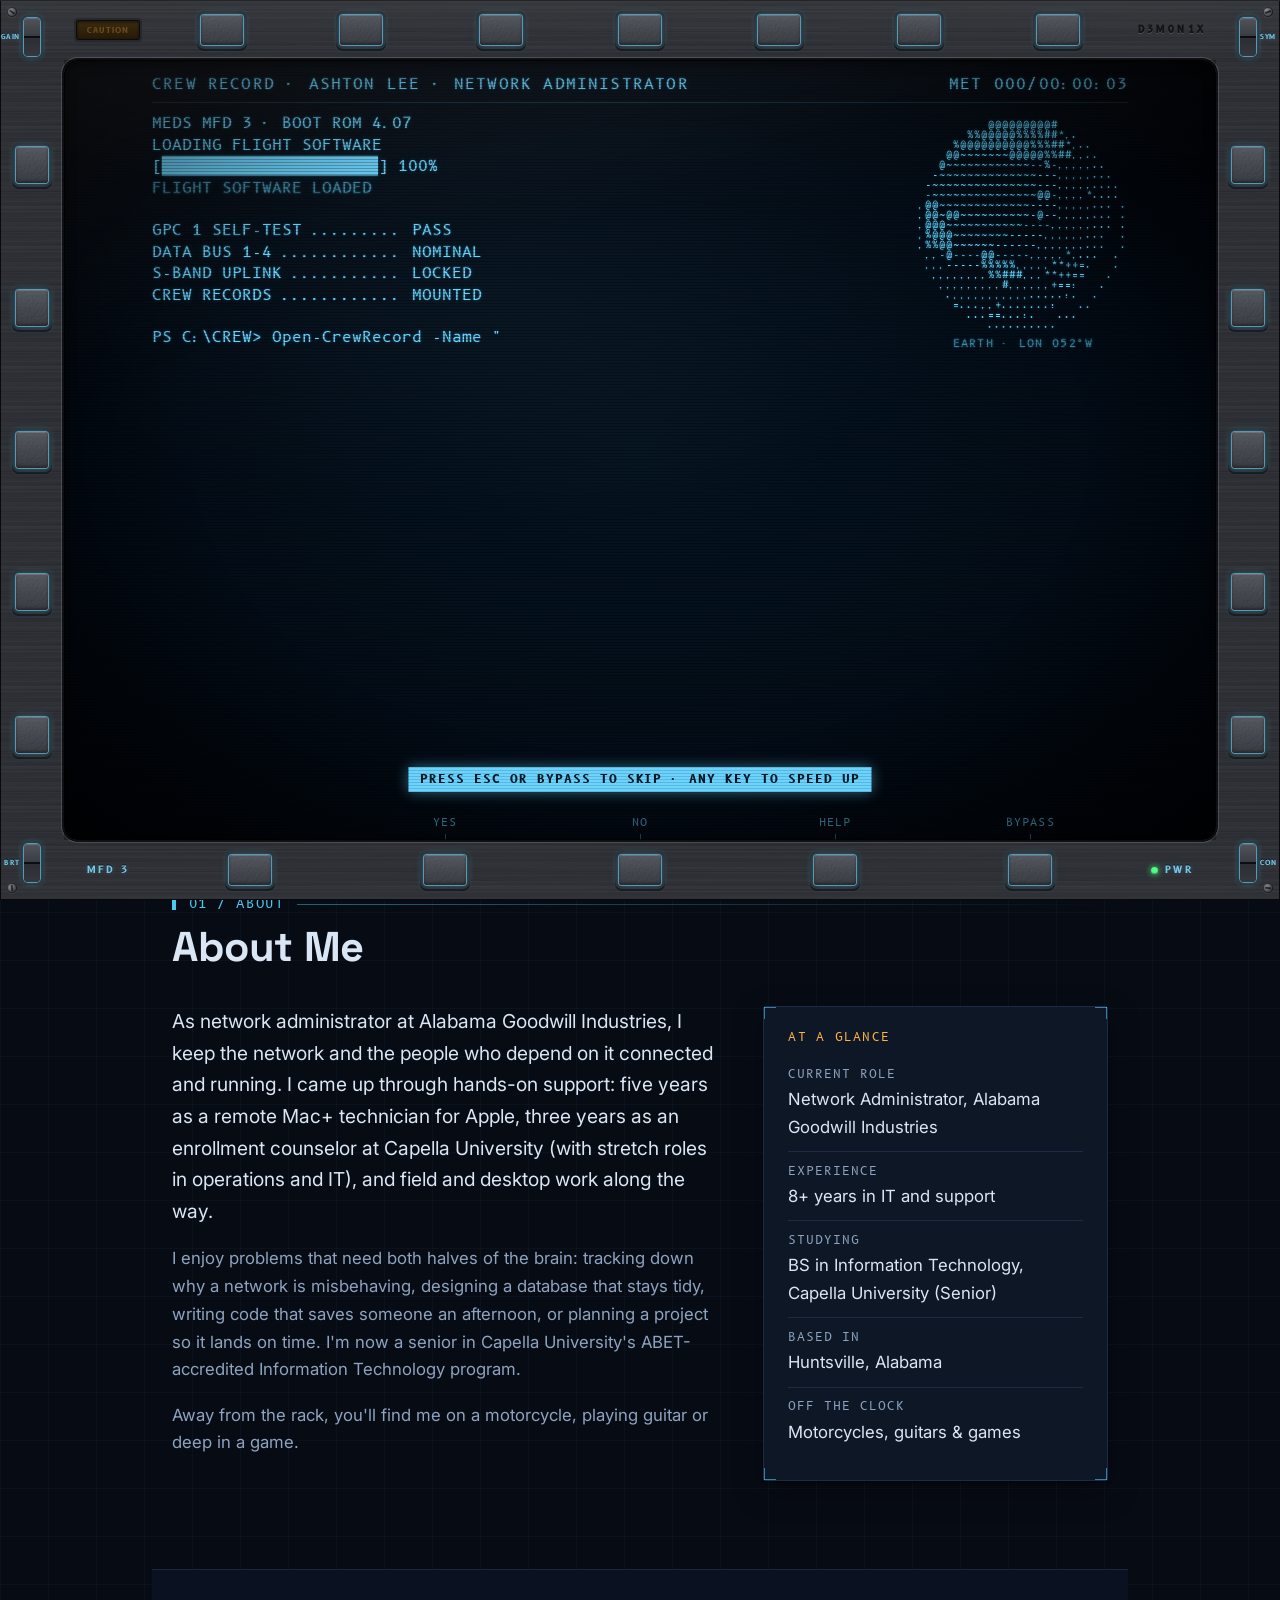
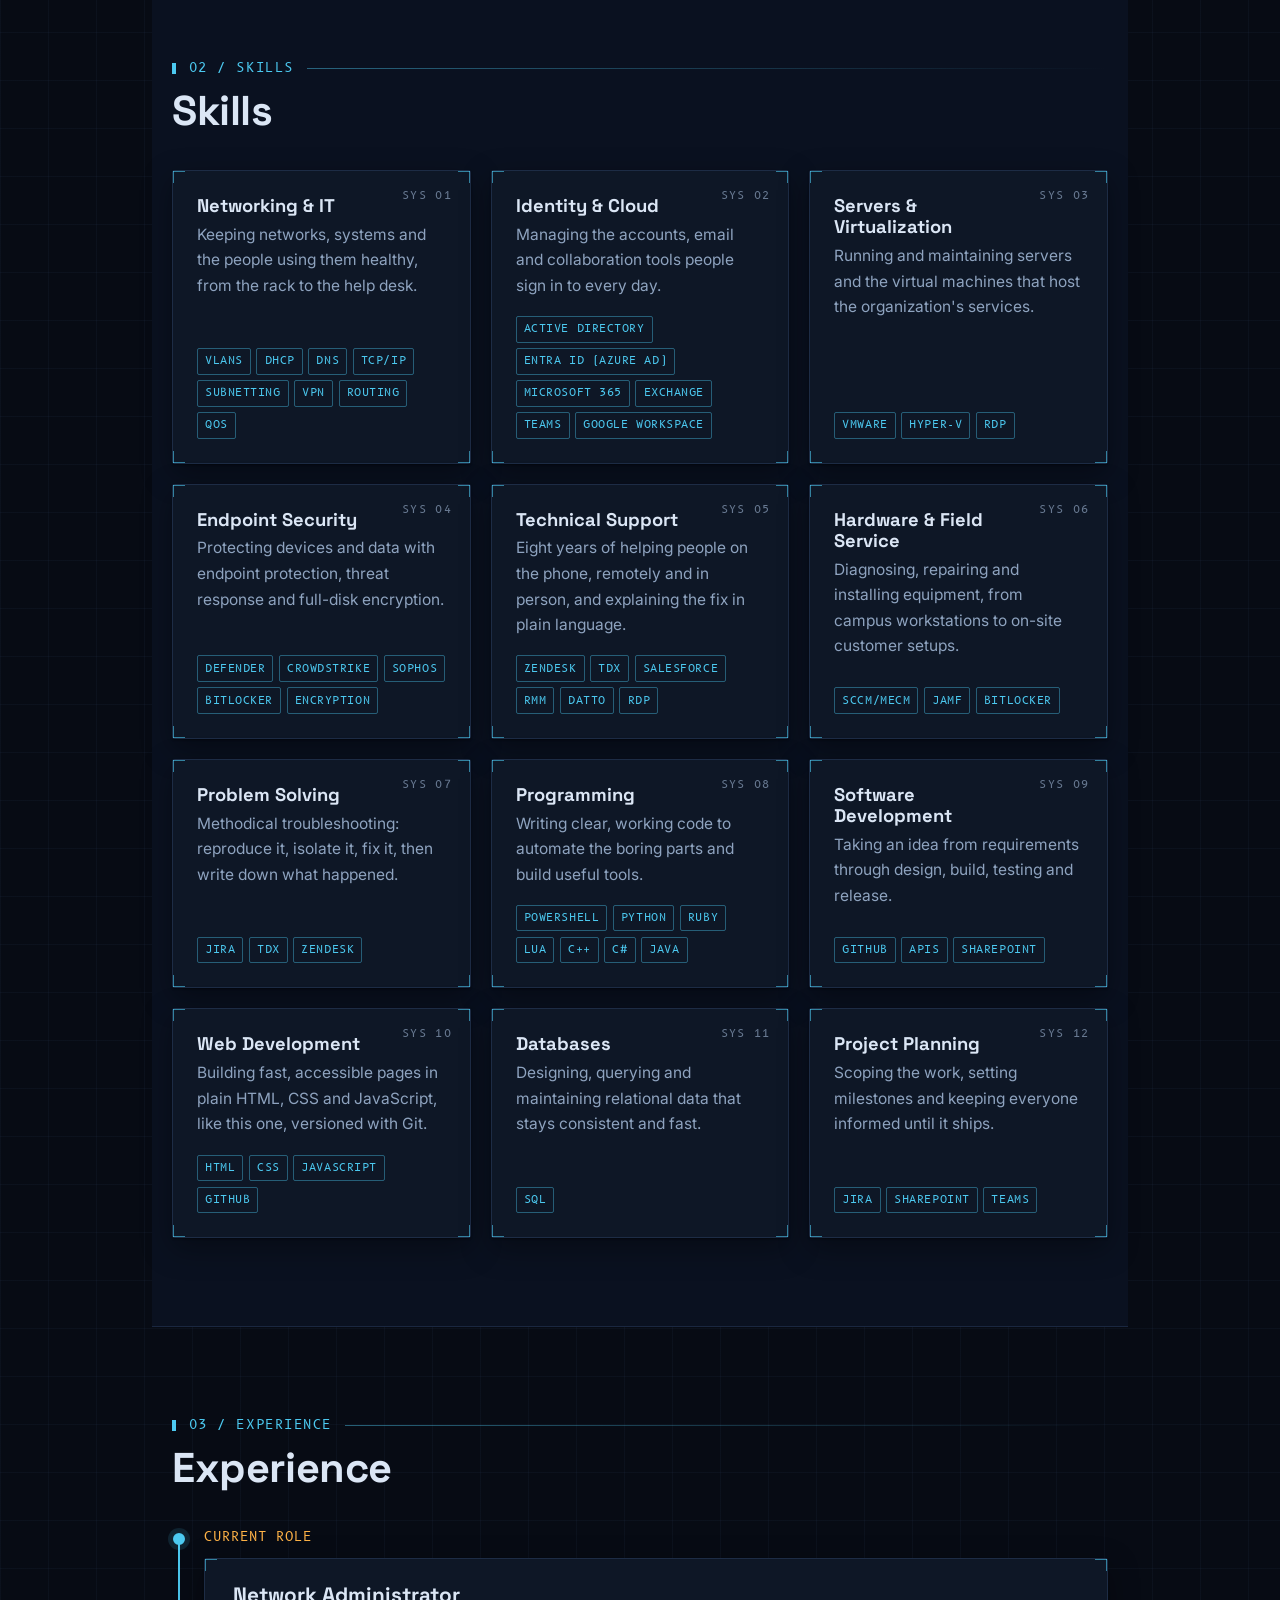
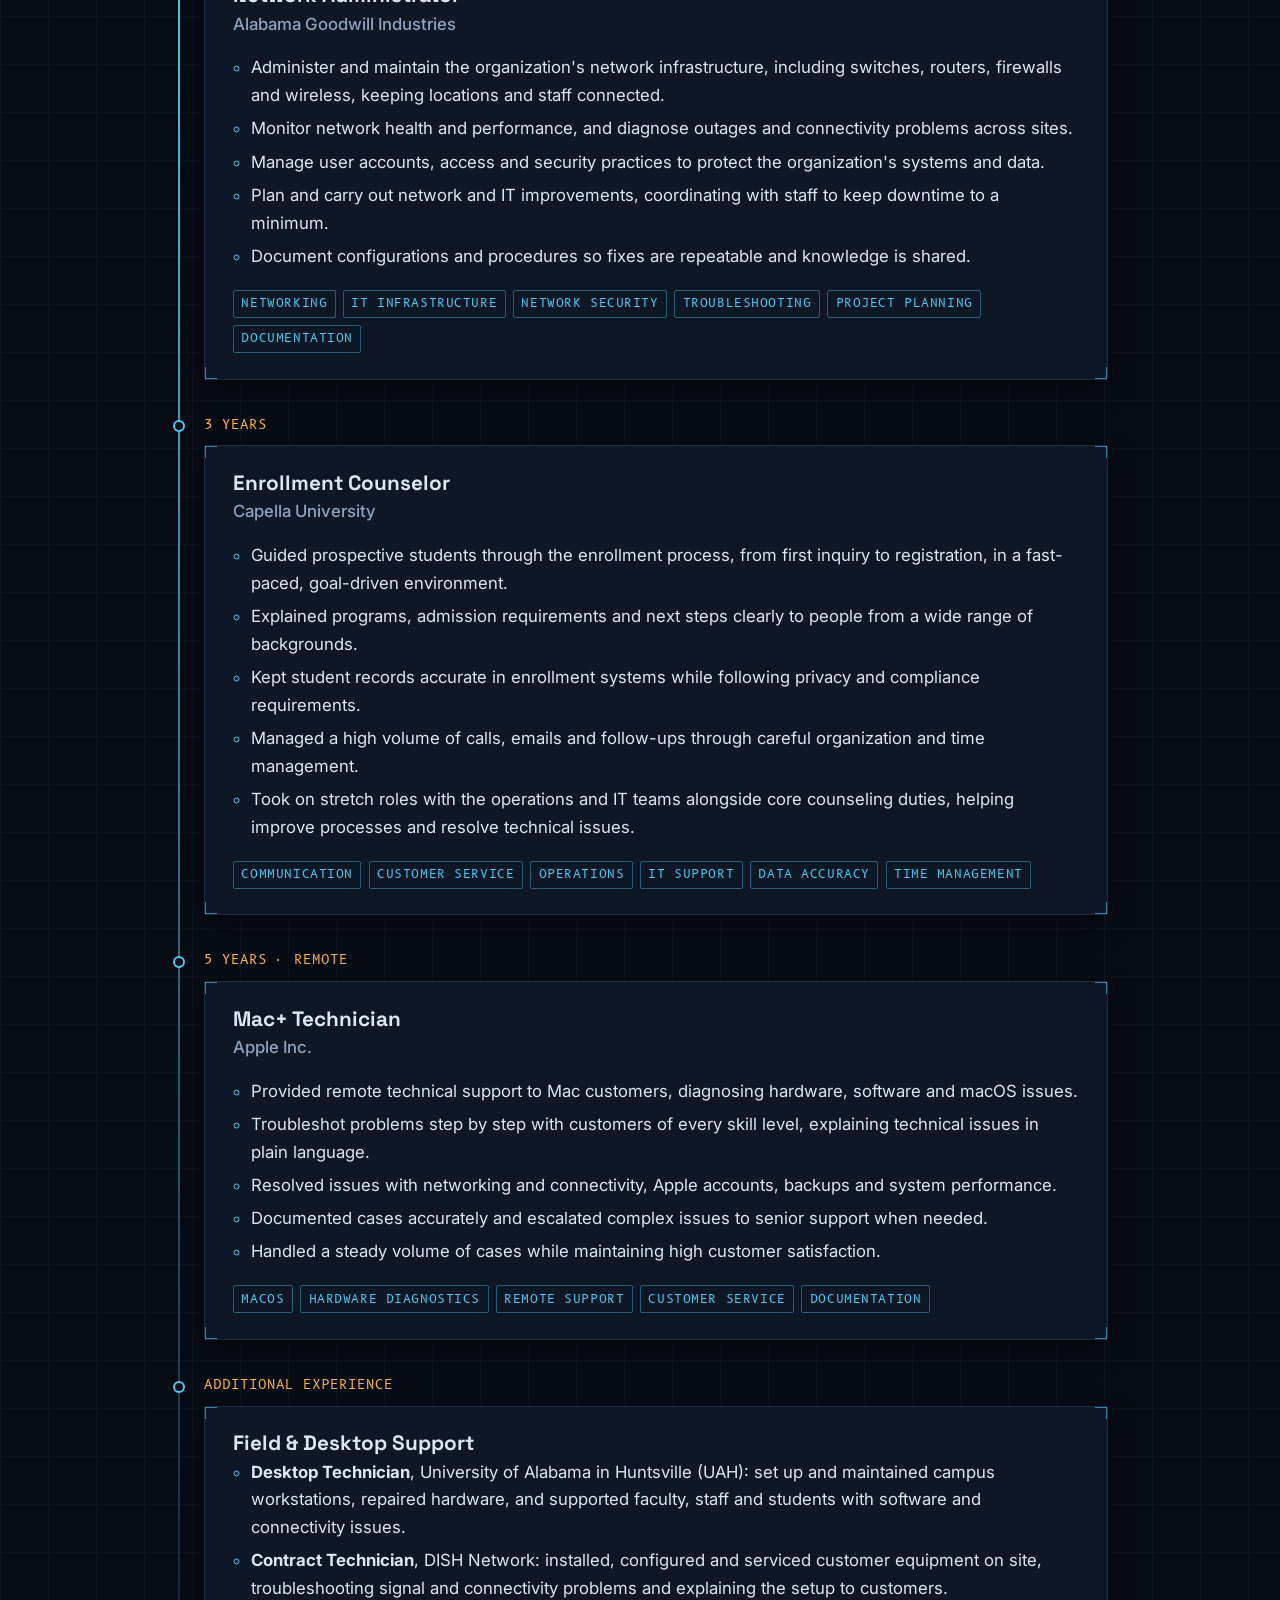
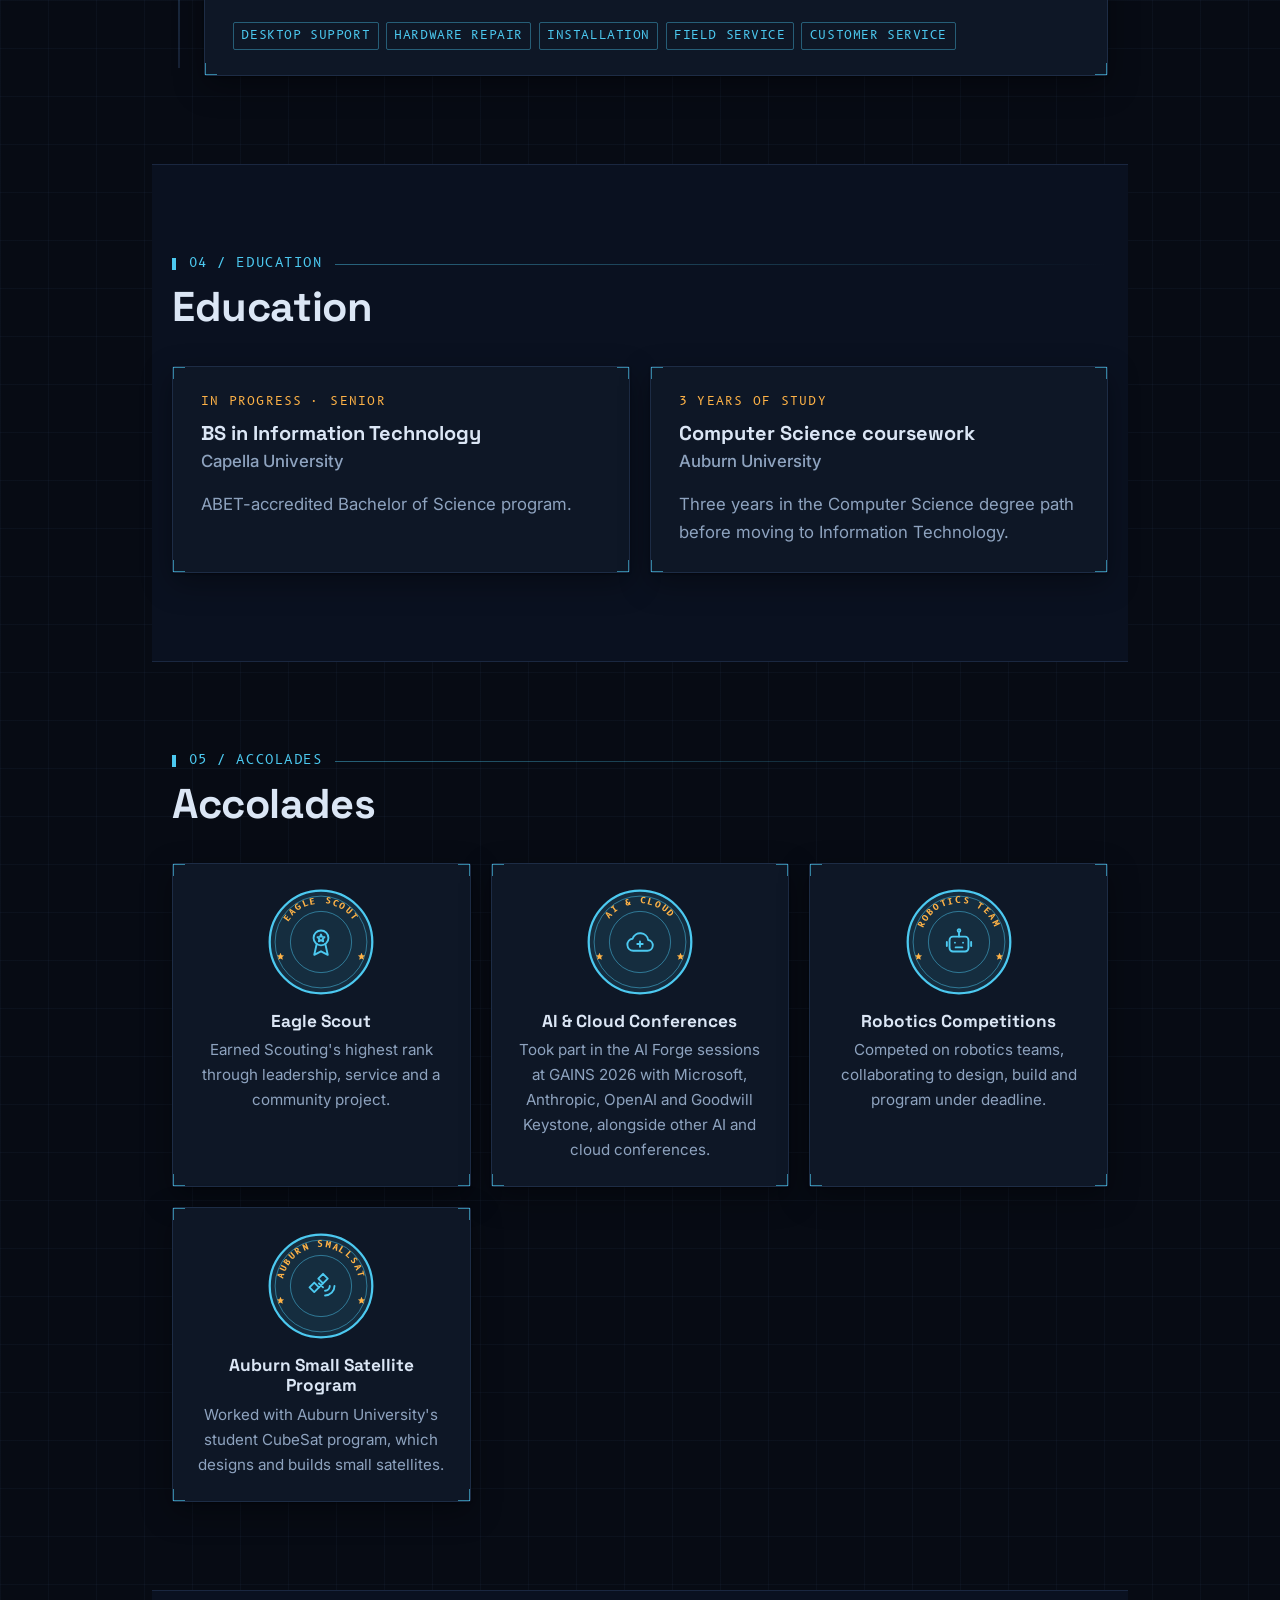
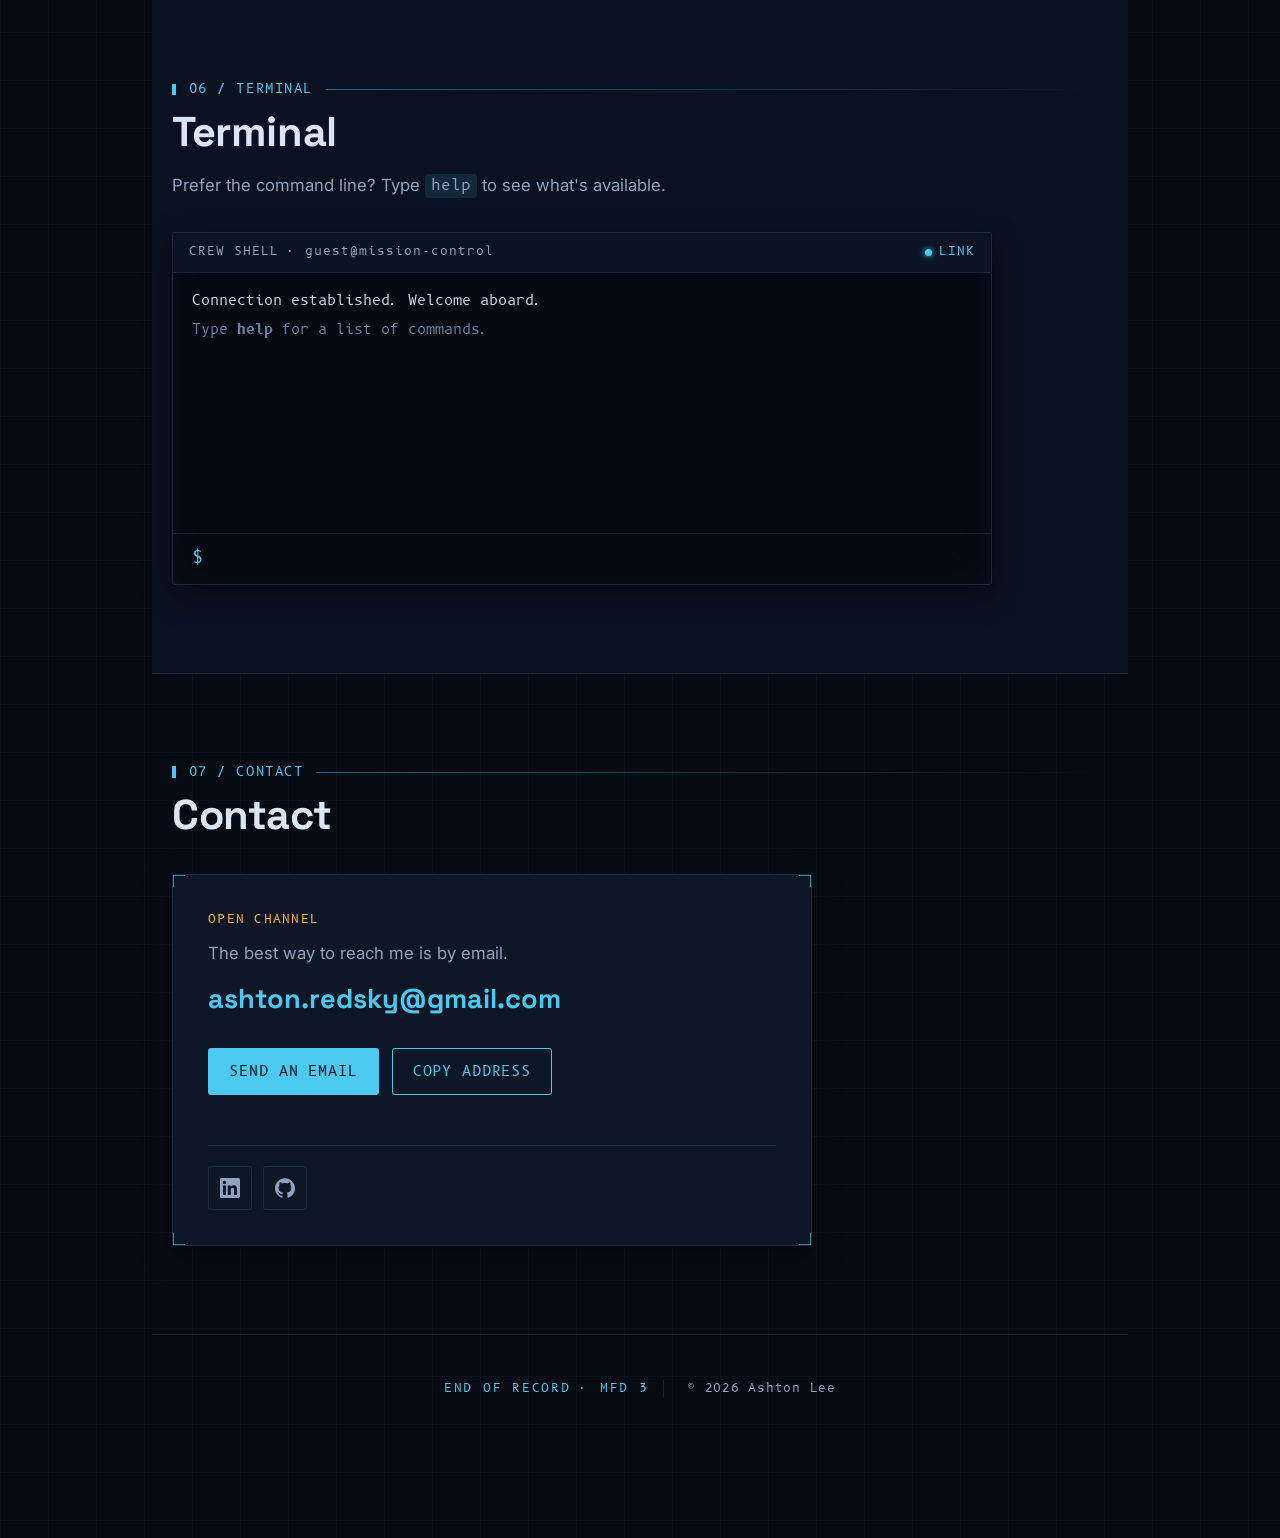
==== commit a1faa2bf: "Add a tab icon and link preview card - Tab and home-screen icon: the LUNAR DEFENSE ship in phosphor " ====
--- a/index.html
+++ b/index.html
@@ -5,6 +5,25 @@
   <meta name="viewport" content="width=device-width, initial-scale=1.0">
   <title>Ashton Lee · Network Administrator &amp; IT Specialist</title>
   <meta name="description" content="Résumé of Ashton Lee: network administrator, IT specialist and programmer, finishing a BS in Information Technology at Capella University.">
+  <meta name="theme-color" content="#070b14">
+
+  <!-- Tab icon: the ship from LUNAR DEFENSE -->
+  <link rel="icon" href="favicon.svg" type="image/svg+xml">
+  <link rel="icon" href="images/favicon-32.png" type="image/png" sizes="32x32">
+  <link rel="apple-touch-icon" href="images/apple-touch-icon.png">
+
+  <!-- Link previews (LinkedIn, Teams, Slack, iMessage, email): the Earthrise card -->
+  <meta property="og:type" content="website">
+  <meta property="og:site_name" content="Ashton Lee">
+  <meta property="og:title" content="Ashton Lee · Network Administrator &amp; IT Specialist">
+  <meta property="og:description" content="Network administrator at Alabama Goodwill Industries in Huntsville, AL. IT specialist and programmer, finishing a BS in Information Technology at Capella University.">
+  <meta property="og:url" content="https://d3m0n1x64.github.io/resume-space/">
+  <meta property="og:image" content="https://d3m0n1x64.github.io/resume-space/images/og-preview.png">
+  <meta property="og:image:width" content="1200">
+  <meta property="og:image:height" content="630">
+  <meta property="og:image:alt" content="Ashton Lee, Network Administrator, over the Apollo 11 Earthrise photo">
+  <meta name="twitter:card" content="summary_large_image">
+  <link rel="canonical" href="https://d3m0n1x64.github.io/resume-space/">
 
   <!-- Set the saved theme before the page paints, so it doesn't flash.
        The "js" class lets the CSS know scripts are running (used for scroll fade-ins).
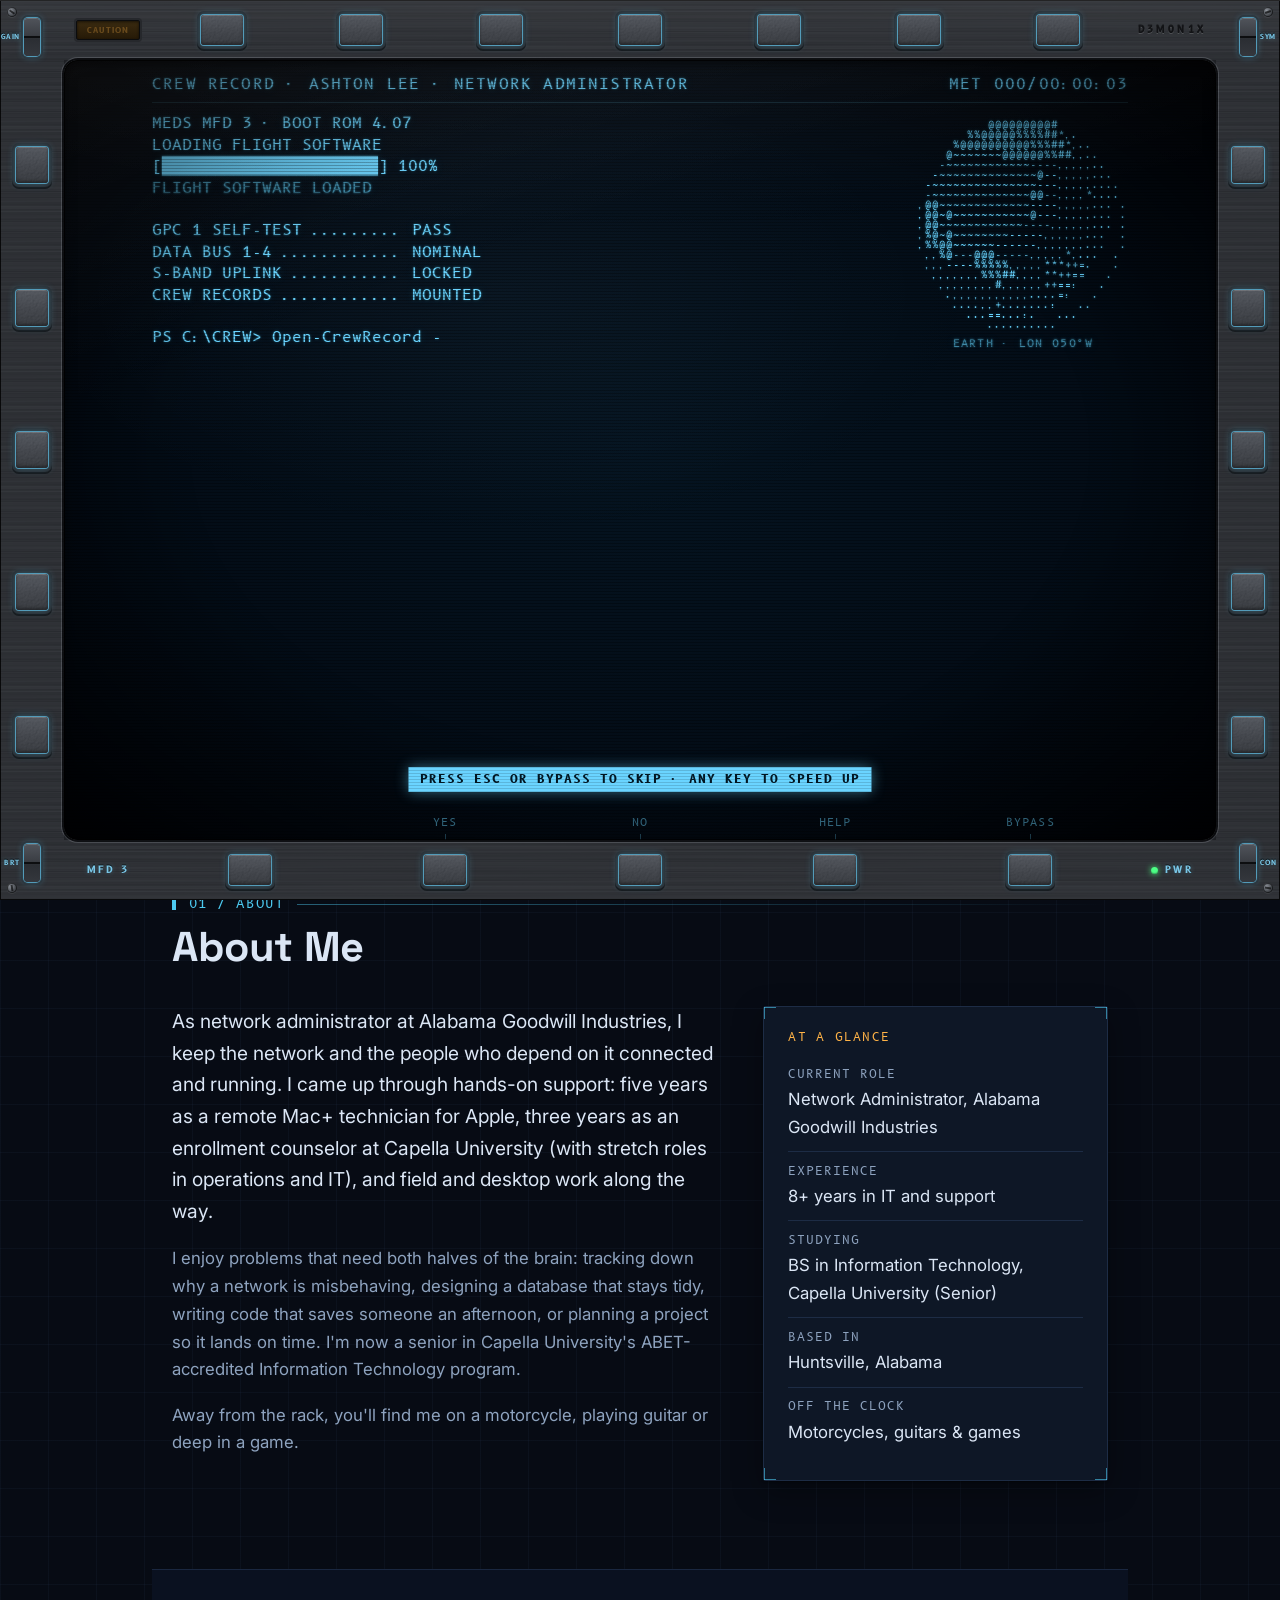
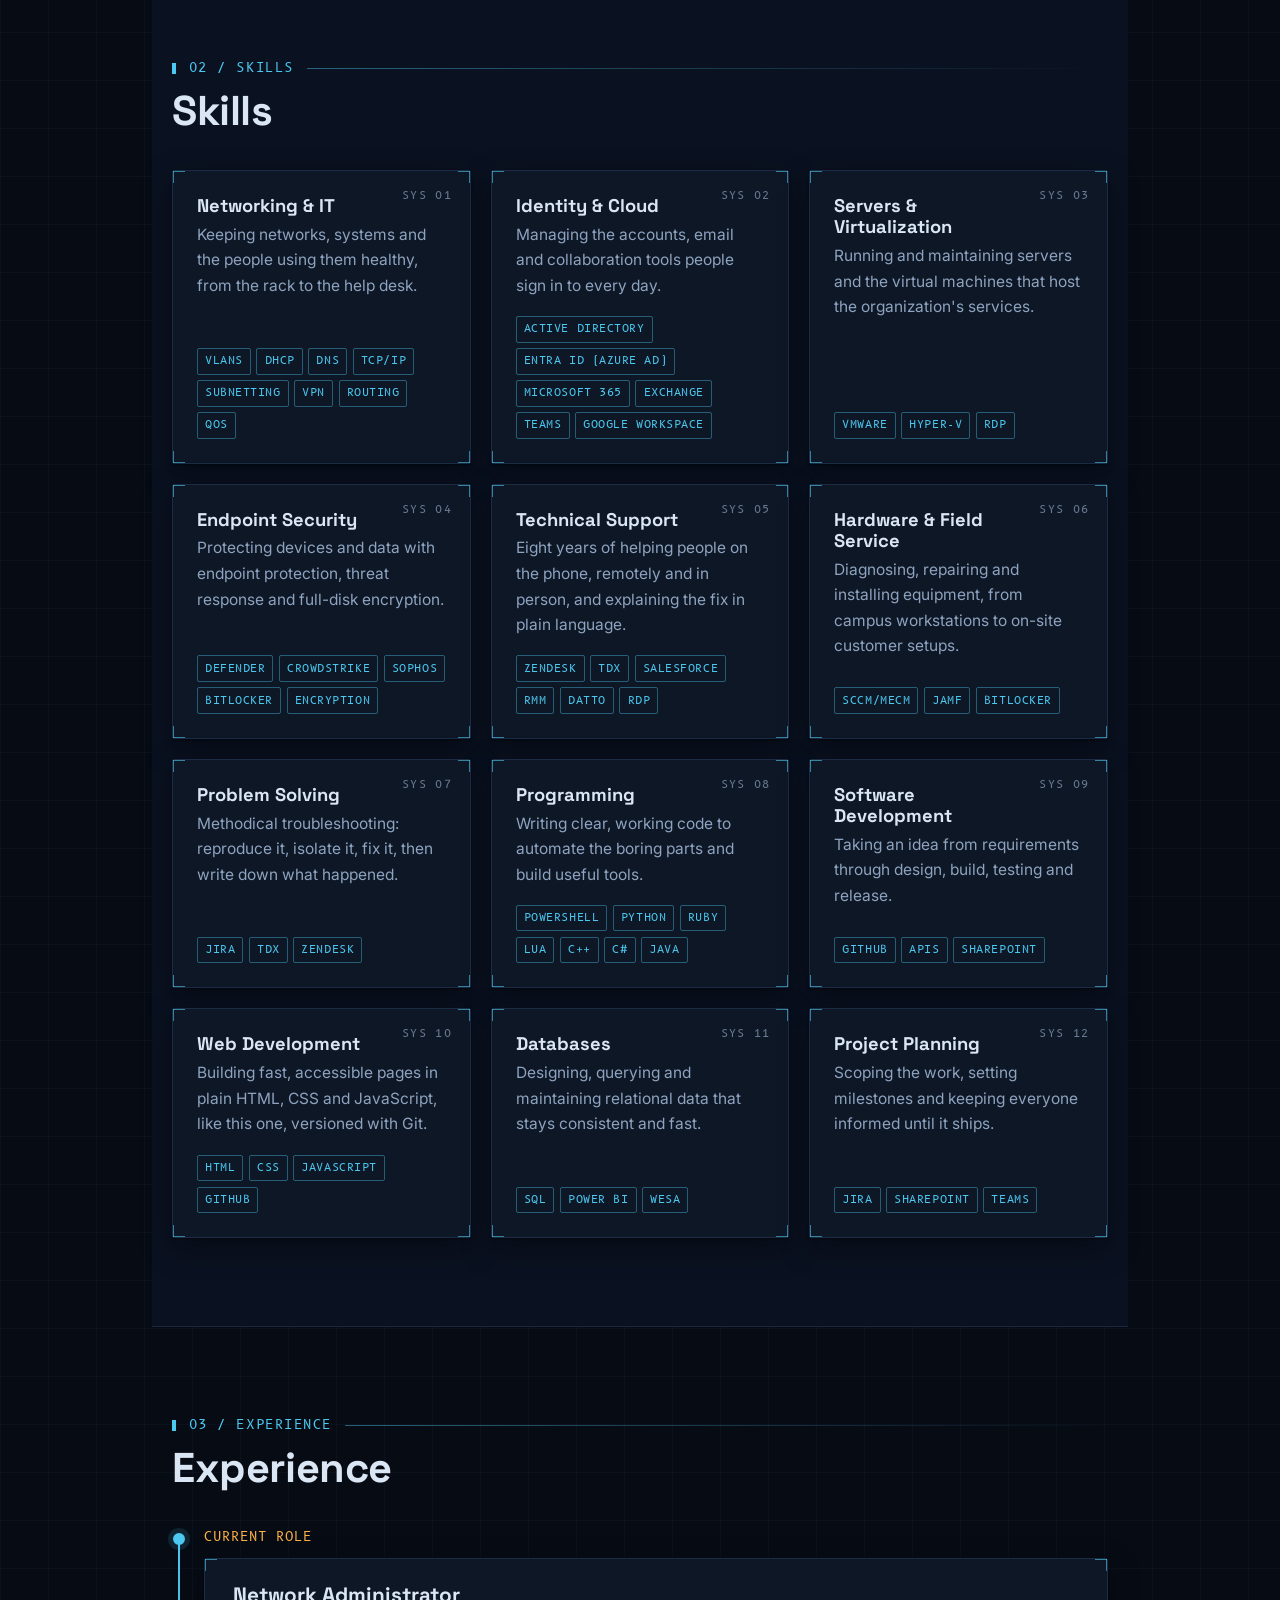
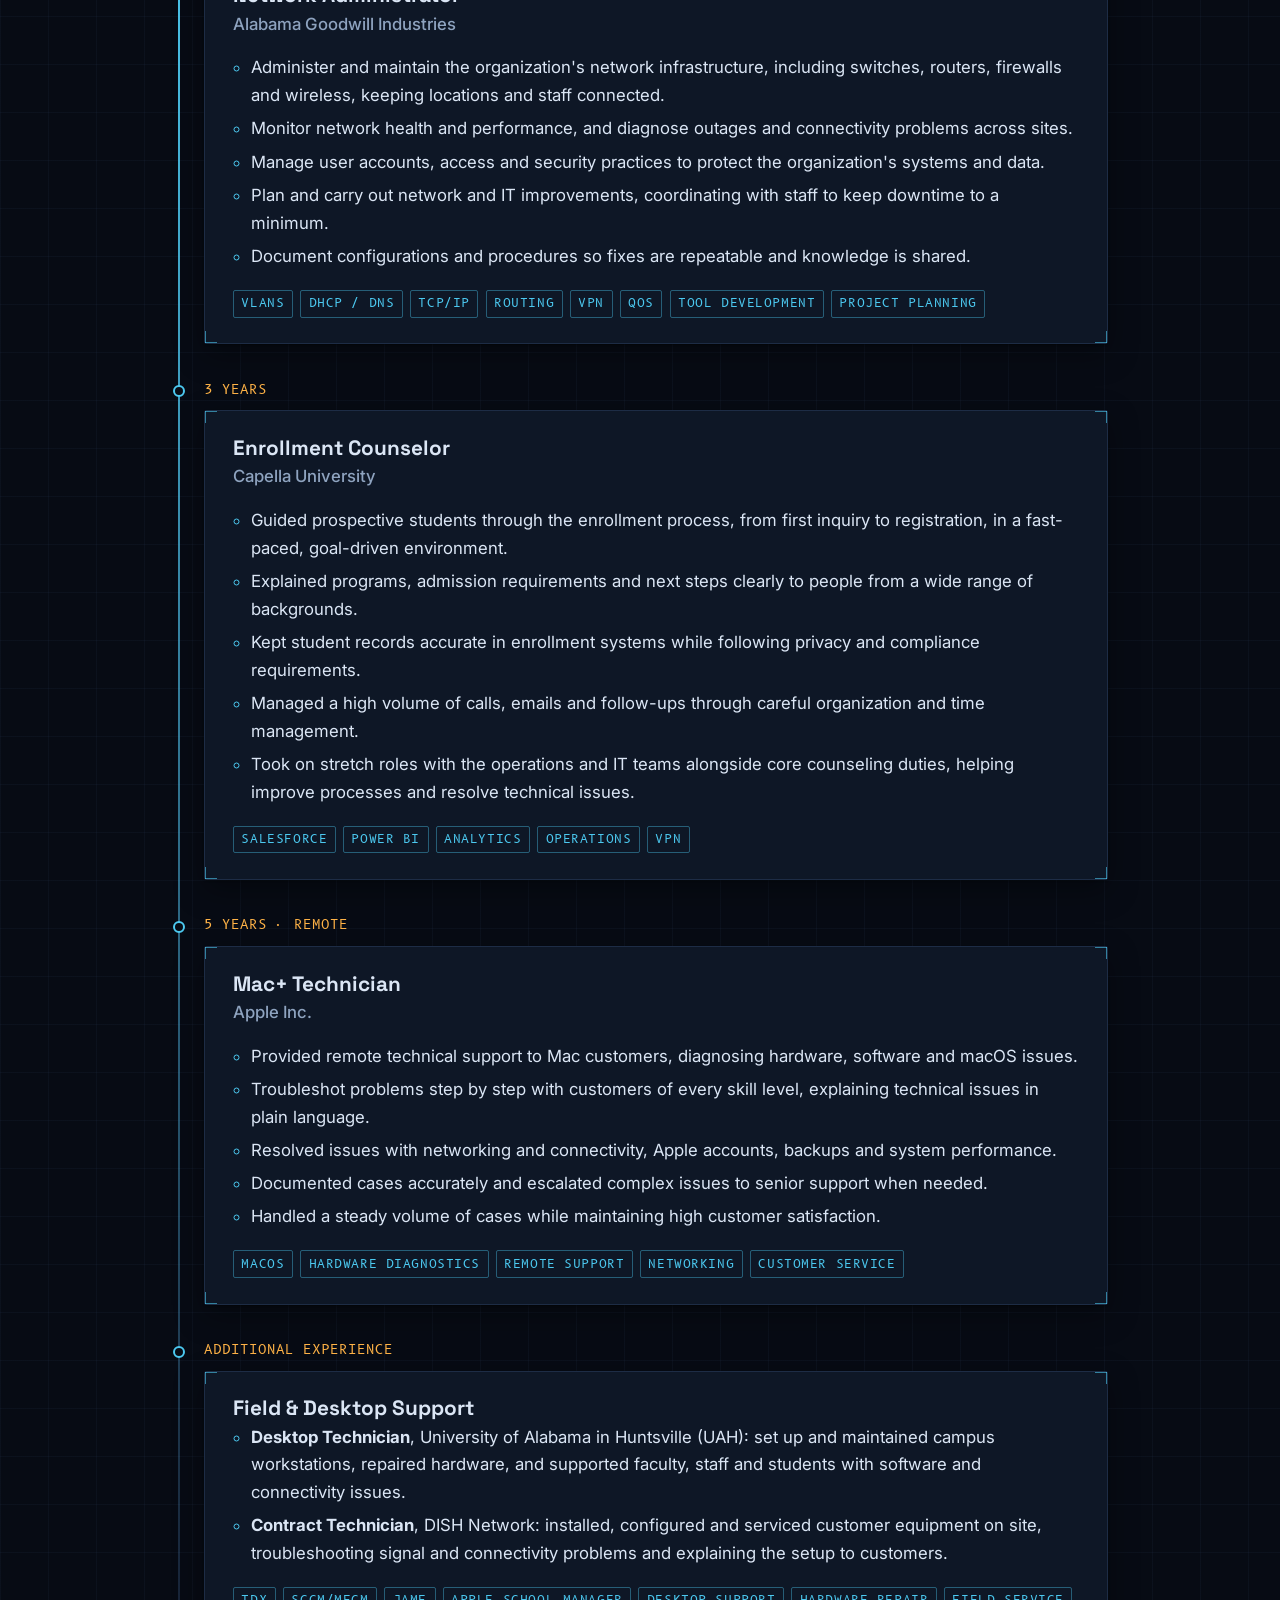
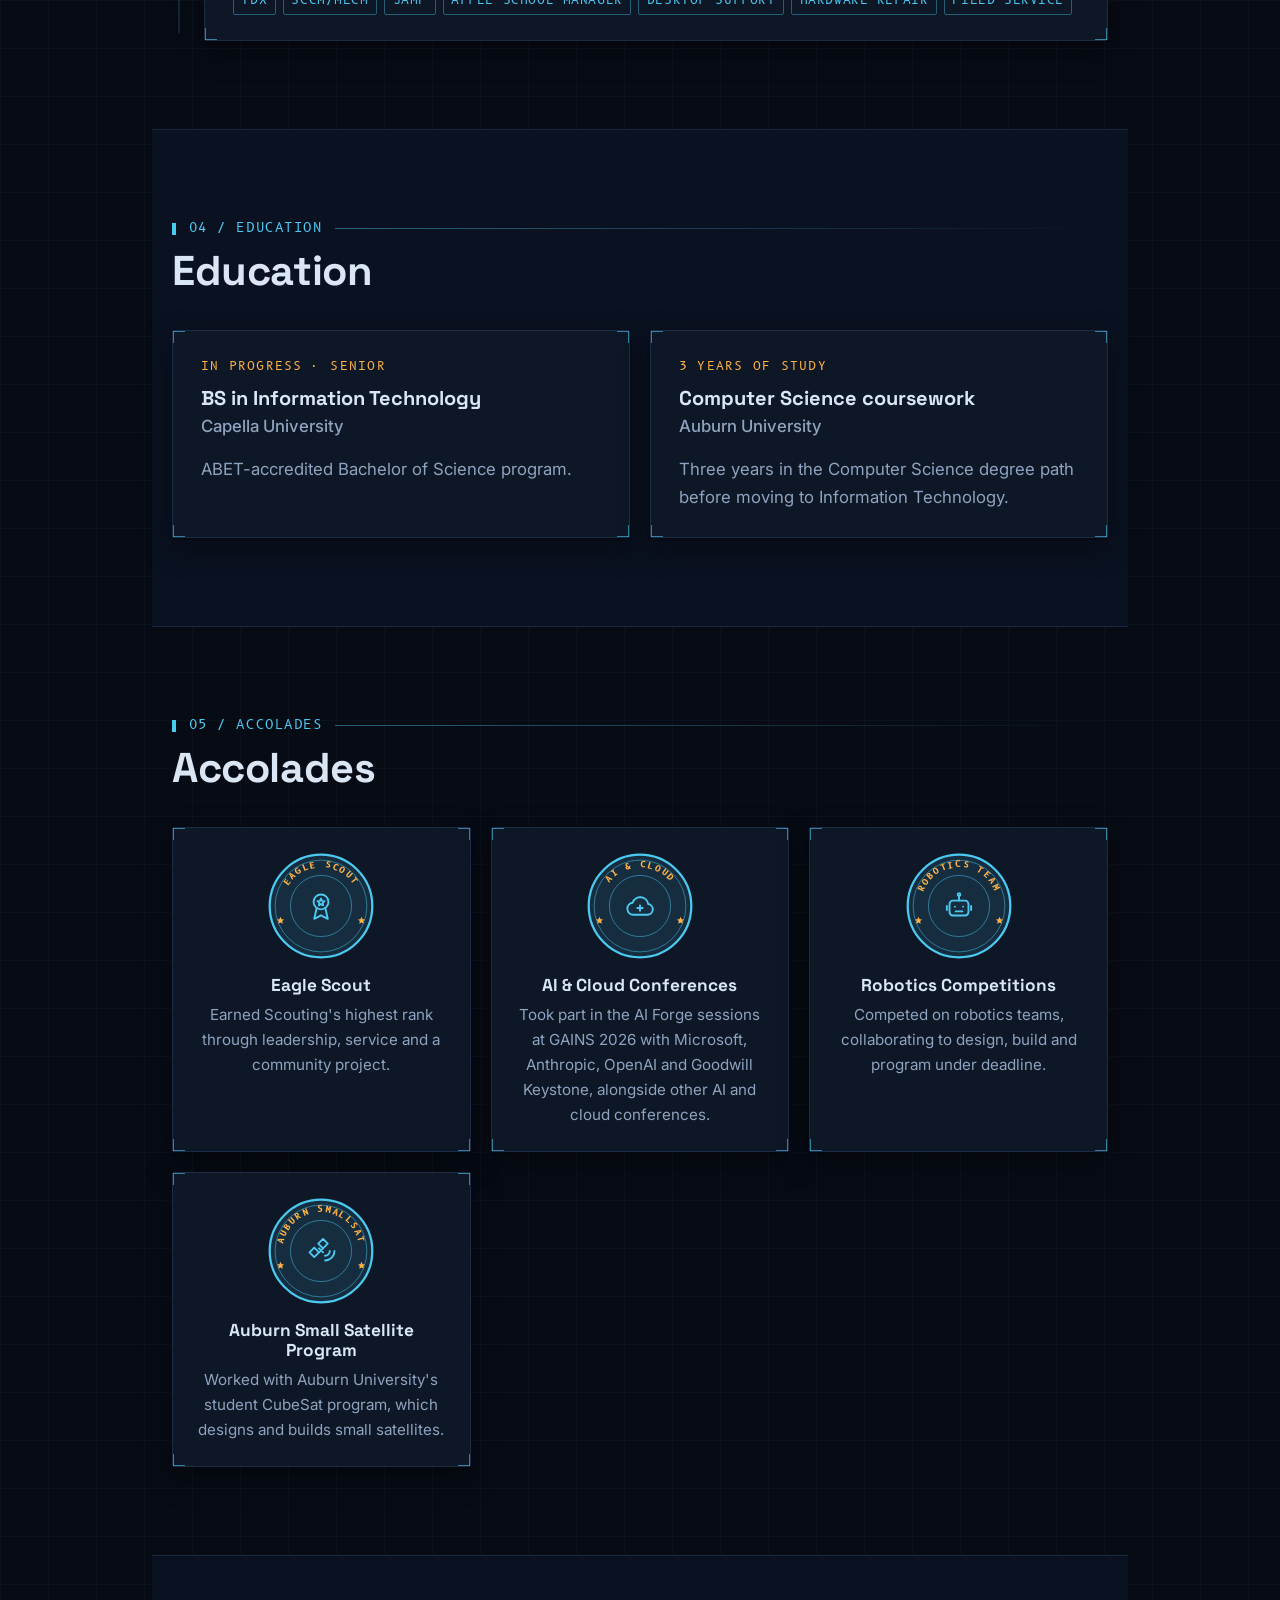
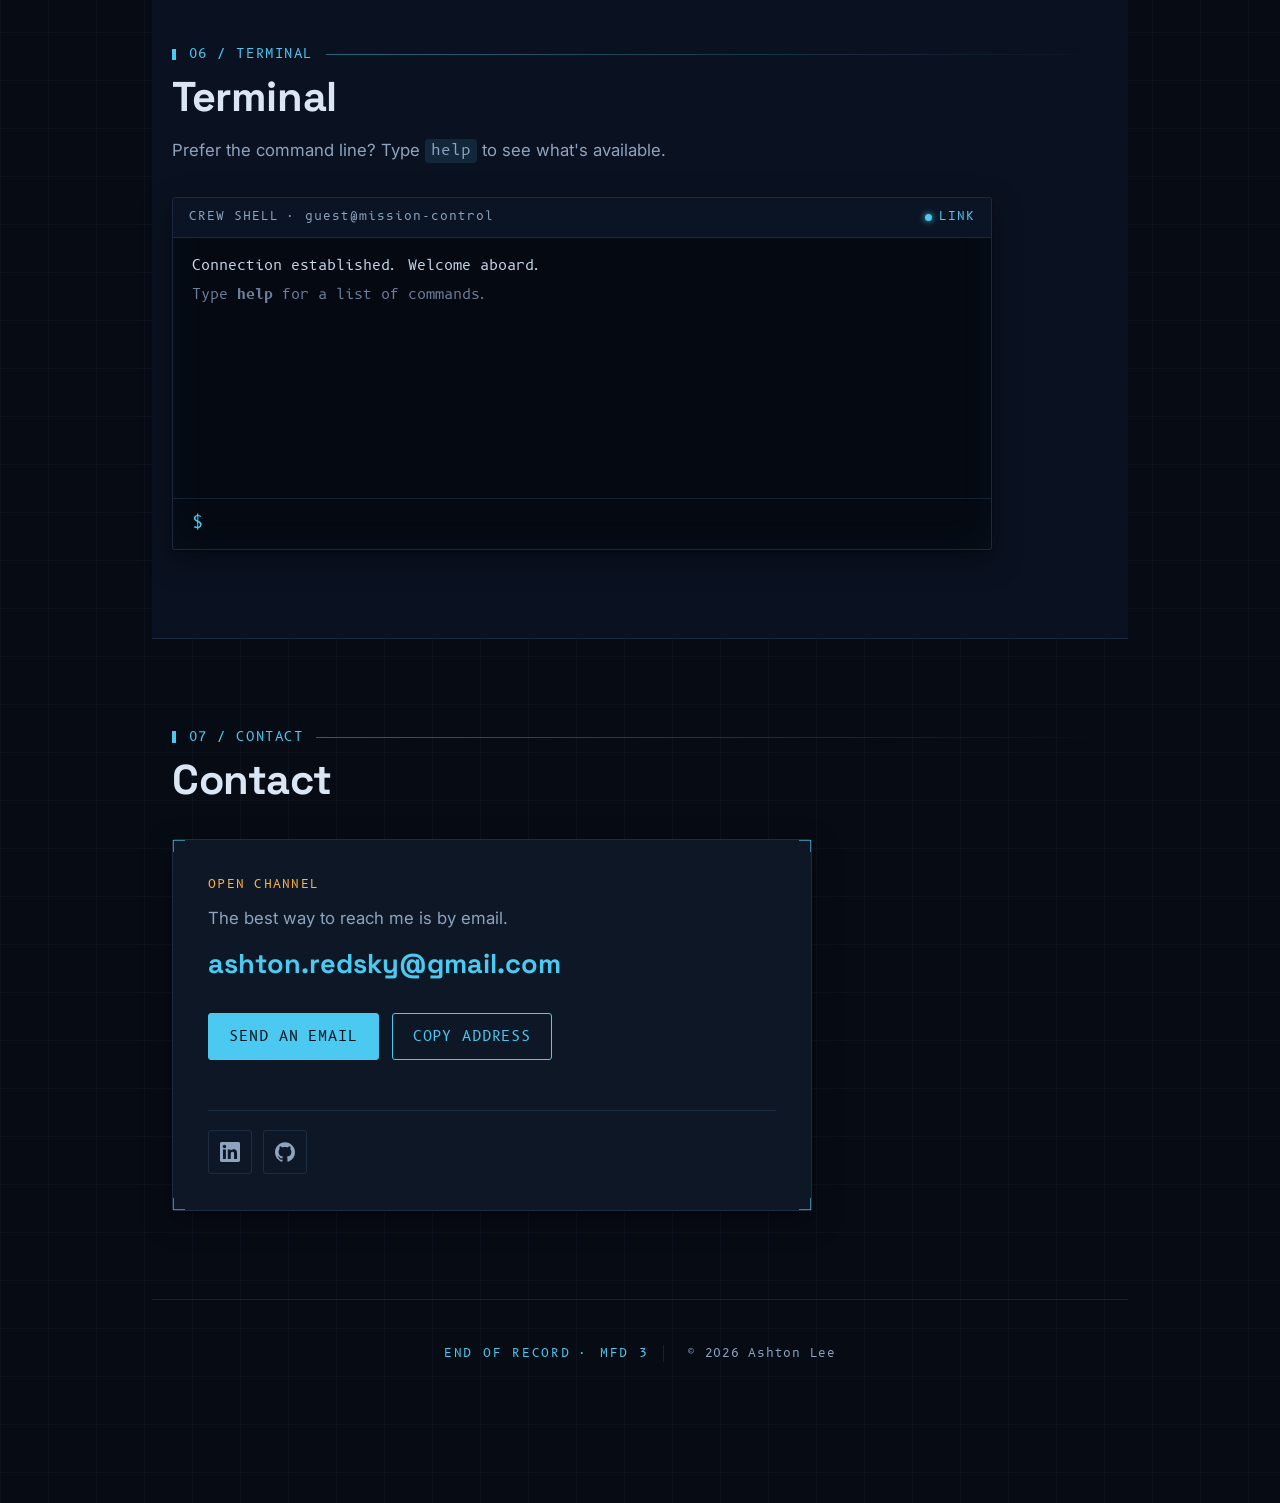
==== commit 6c185fd6: "Fix the skip hint lingering on the site; real tools on each job - The access screen's skip hint is d" ====
--- a/index.html
+++ b/index.html
@@ -390,7 +390,7 @@
           <span class="skill-code" aria-hidden="true">SYS 11</span>
           <h3>Databases</h3>
           <p>Designing, querying and maintaining relational data that stays consistent and fast.</p>
-          <ul class="tags" aria-label="Tools"><li>SQL</li></ul>
+          <ul class="tags" aria-label="Tools"><li>SQL</li><li>Power BI</li><li>WESA</li></ul>
         </article>
 
         <article class="panel skill-card reveal">
@@ -422,7 +422,7 @@
               <li>Document configurations and procedures so fixes are repeatable and knowledge is shared.</li>
             </ul>
             <ul class="tags" aria-label="Skills used">
-              <li>Networking</li><li>IT Infrastructure</li><li>Network Security</li><li>Troubleshooting</li><li>Project Planning</li><li>Documentation</li>
+              <li>VLANs</li><li>DHCP / DNS</li><li>TCP/IP</li><li>Routing</li><li>VPN</li><li>QoS</li><li>Tool Development</li><li>Project Planning</li>
             </ul>
           </div>
         </li>
@@ -440,7 +440,7 @@
               <li>Took on stretch roles with the operations and IT teams alongside core counseling duties, helping improve processes and resolve technical issues.</li>
             </ul>
             <ul class="tags" aria-label="Skills used">
-              <li>Communication</li><li>Customer Service</li><li>Operations</li><li>IT Support</li><li>Data Accuracy</li><li>Time Management</li>
+              <li>Salesforce</li><li>Power BI</li><li>Analytics</li><li>Operations</li><li>VPN</li>
             </ul>
           </div>
         </li>
@@ -458,7 +458,7 @@
               <li>Handled a steady volume of cases while maintaining high customer satisfaction.</li>
             </ul>
             <ul class="tags" aria-label="Skills used">
-              <li>macOS</li><li>Hardware Diagnostics</li><li>Remote Support</li><li>Customer Service</li><li>Documentation</li>
+              <li>macOS</li><li>Hardware Diagnostics</li><li>Remote Support</li><li>Networking</li><li>Customer Service</li>
             </ul>
           </div>
         </li>
@@ -472,7 +472,7 @@
               <li><strong>Contract Technician</strong>, DISH Network: installed, configured and serviced customer equipment on site, troubleshooting signal and connectivity problems and explaining the setup to customers.</li>
             </ul>
             <ul class="tags" aria-label="Skills used">
-              <li>Desktop Support</li><li>Hardware Repair</li><li>Installation</li><li>Field Service</li><li>Customer Service</li>
+              <li>TDX</li><li>SCCM/MECM</li><li>Jamf</li><li>Apple School Manager</li><li>Desktop Support</li><li>Hardware Repair</li><li>Field Service</li>
             </ul>
           </div>
         </li>
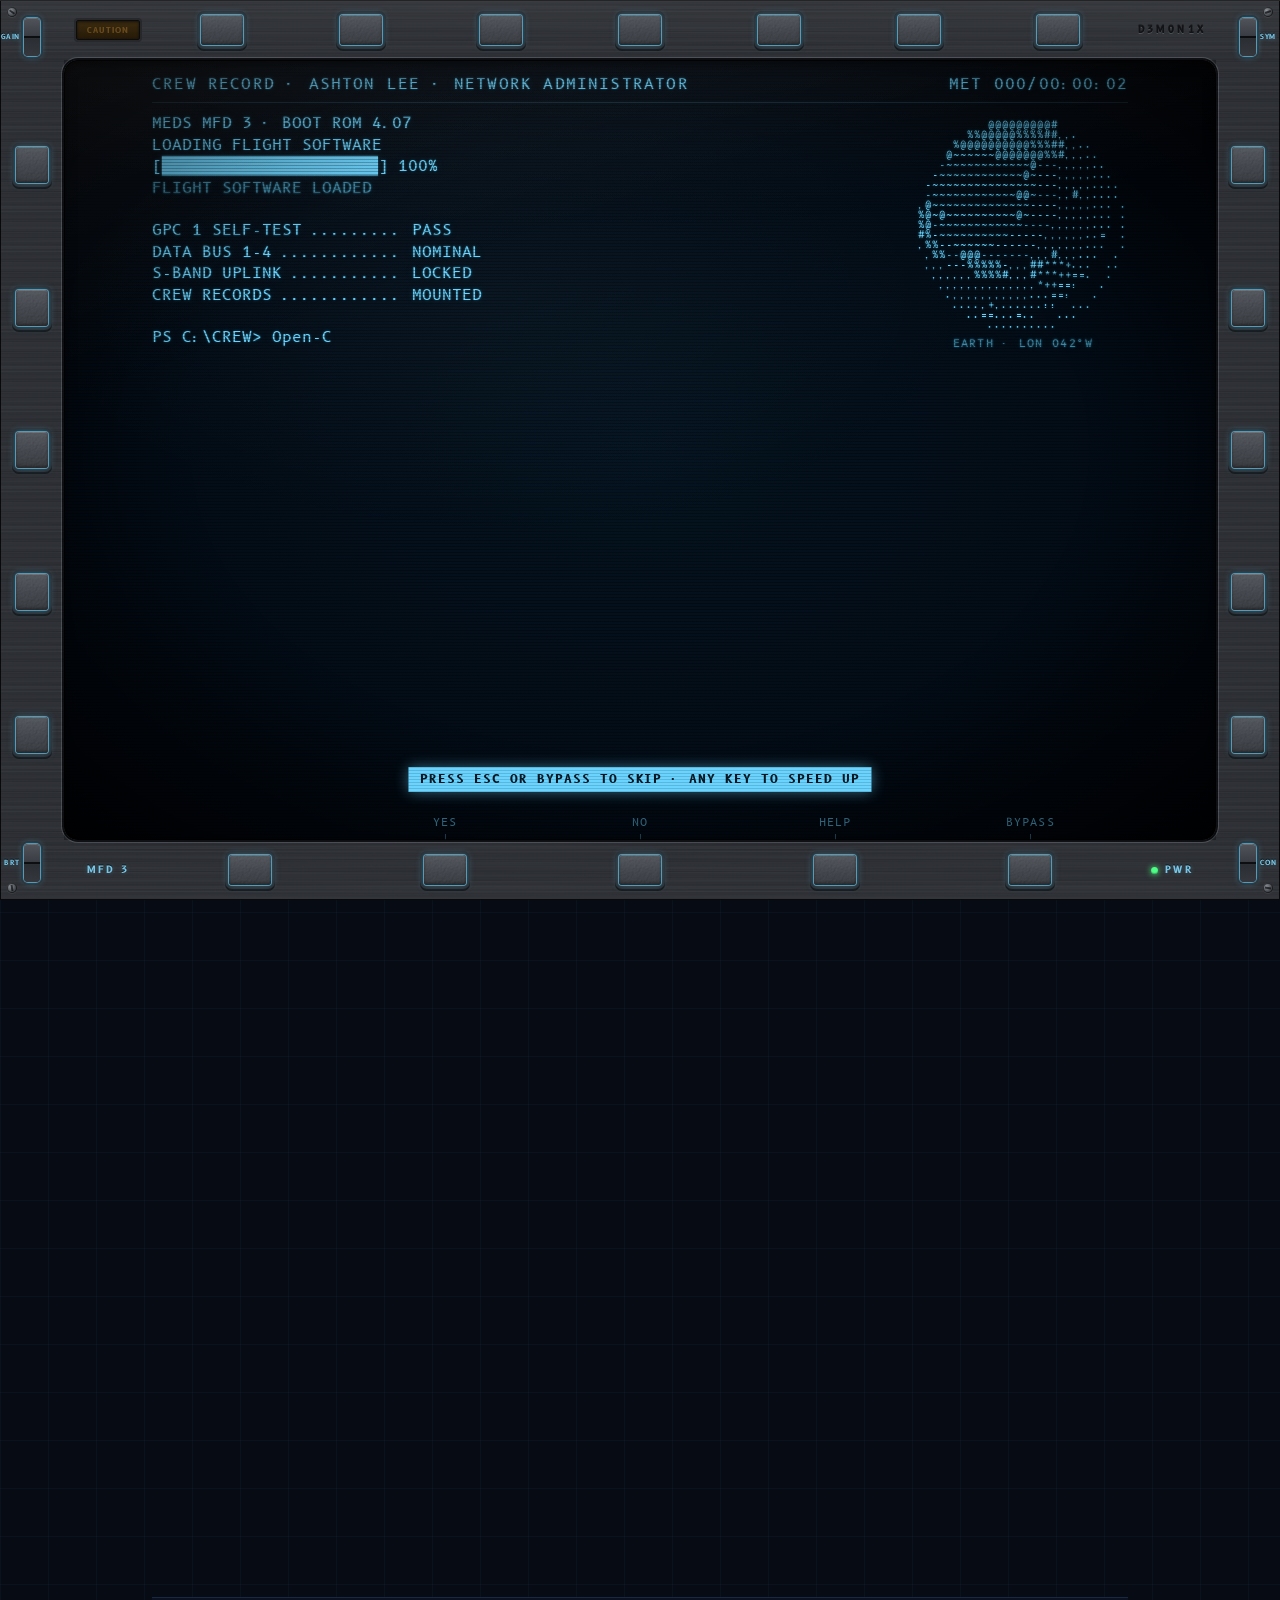
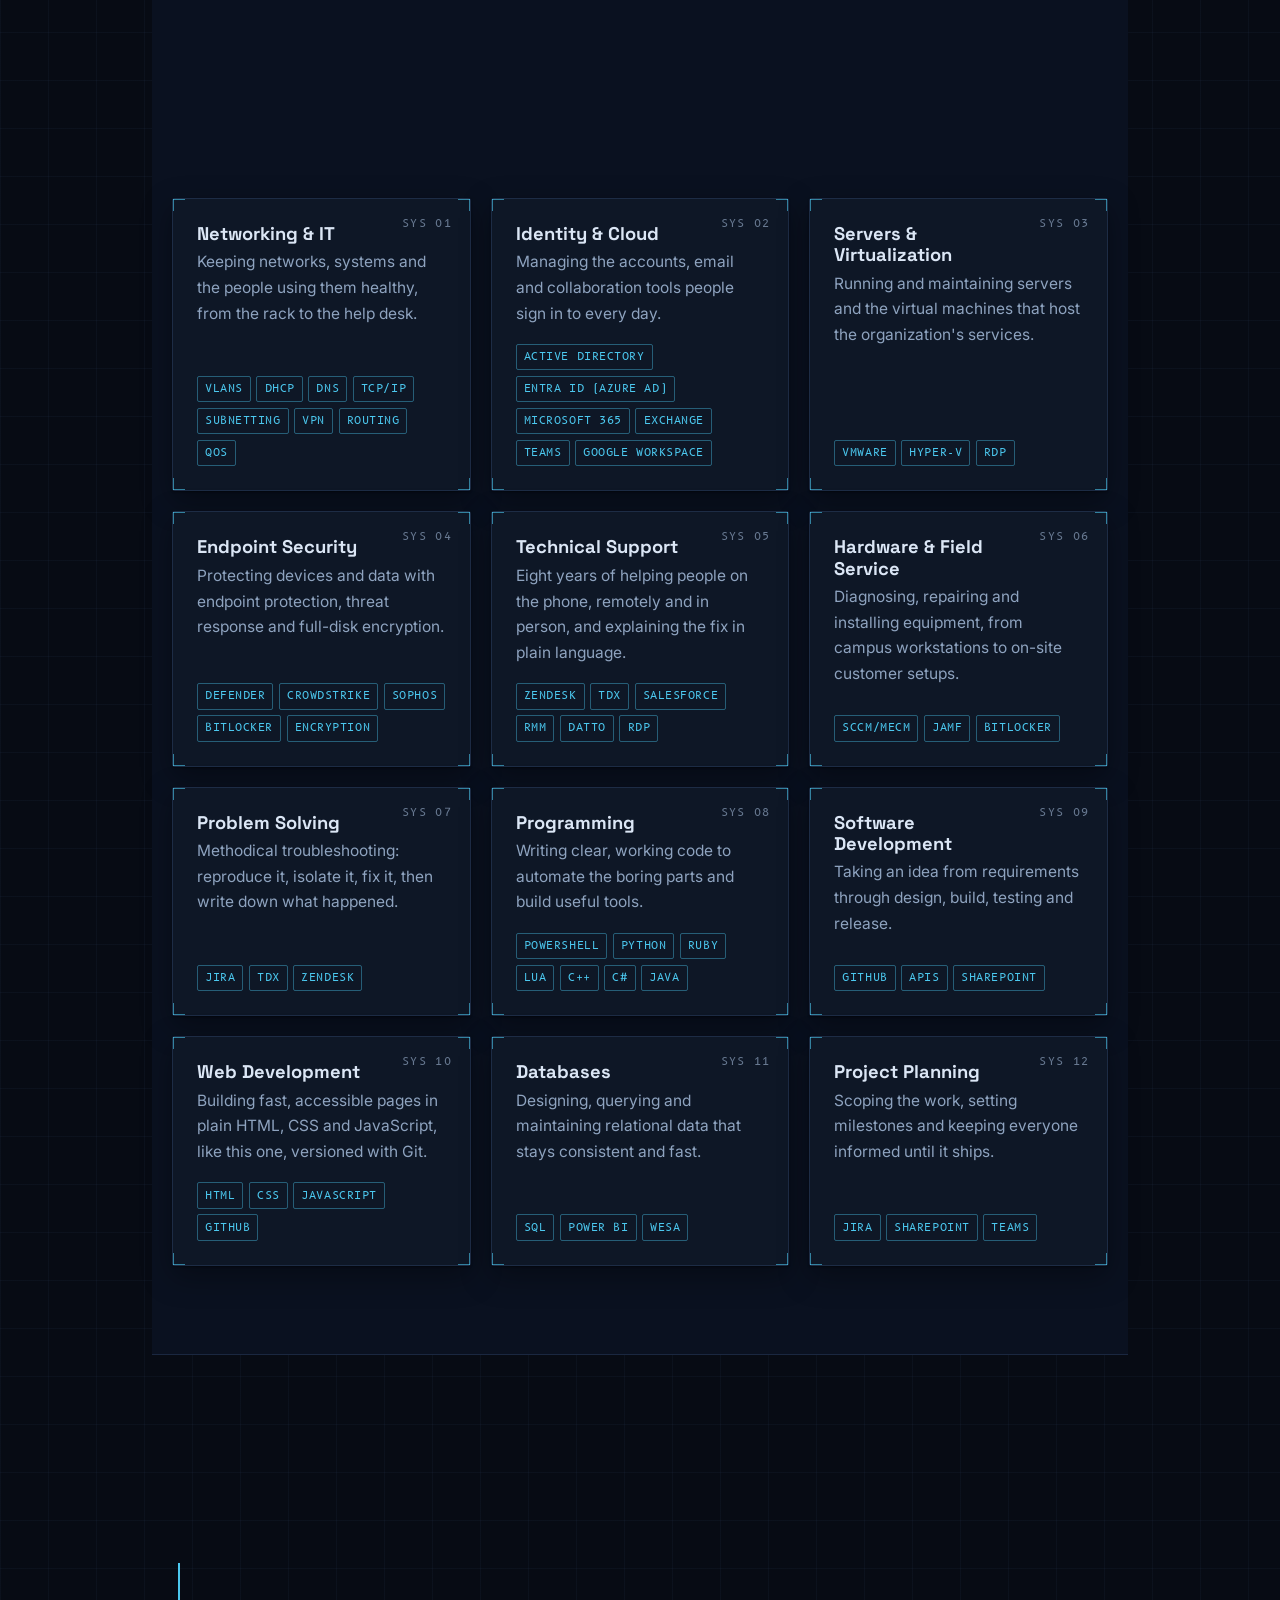
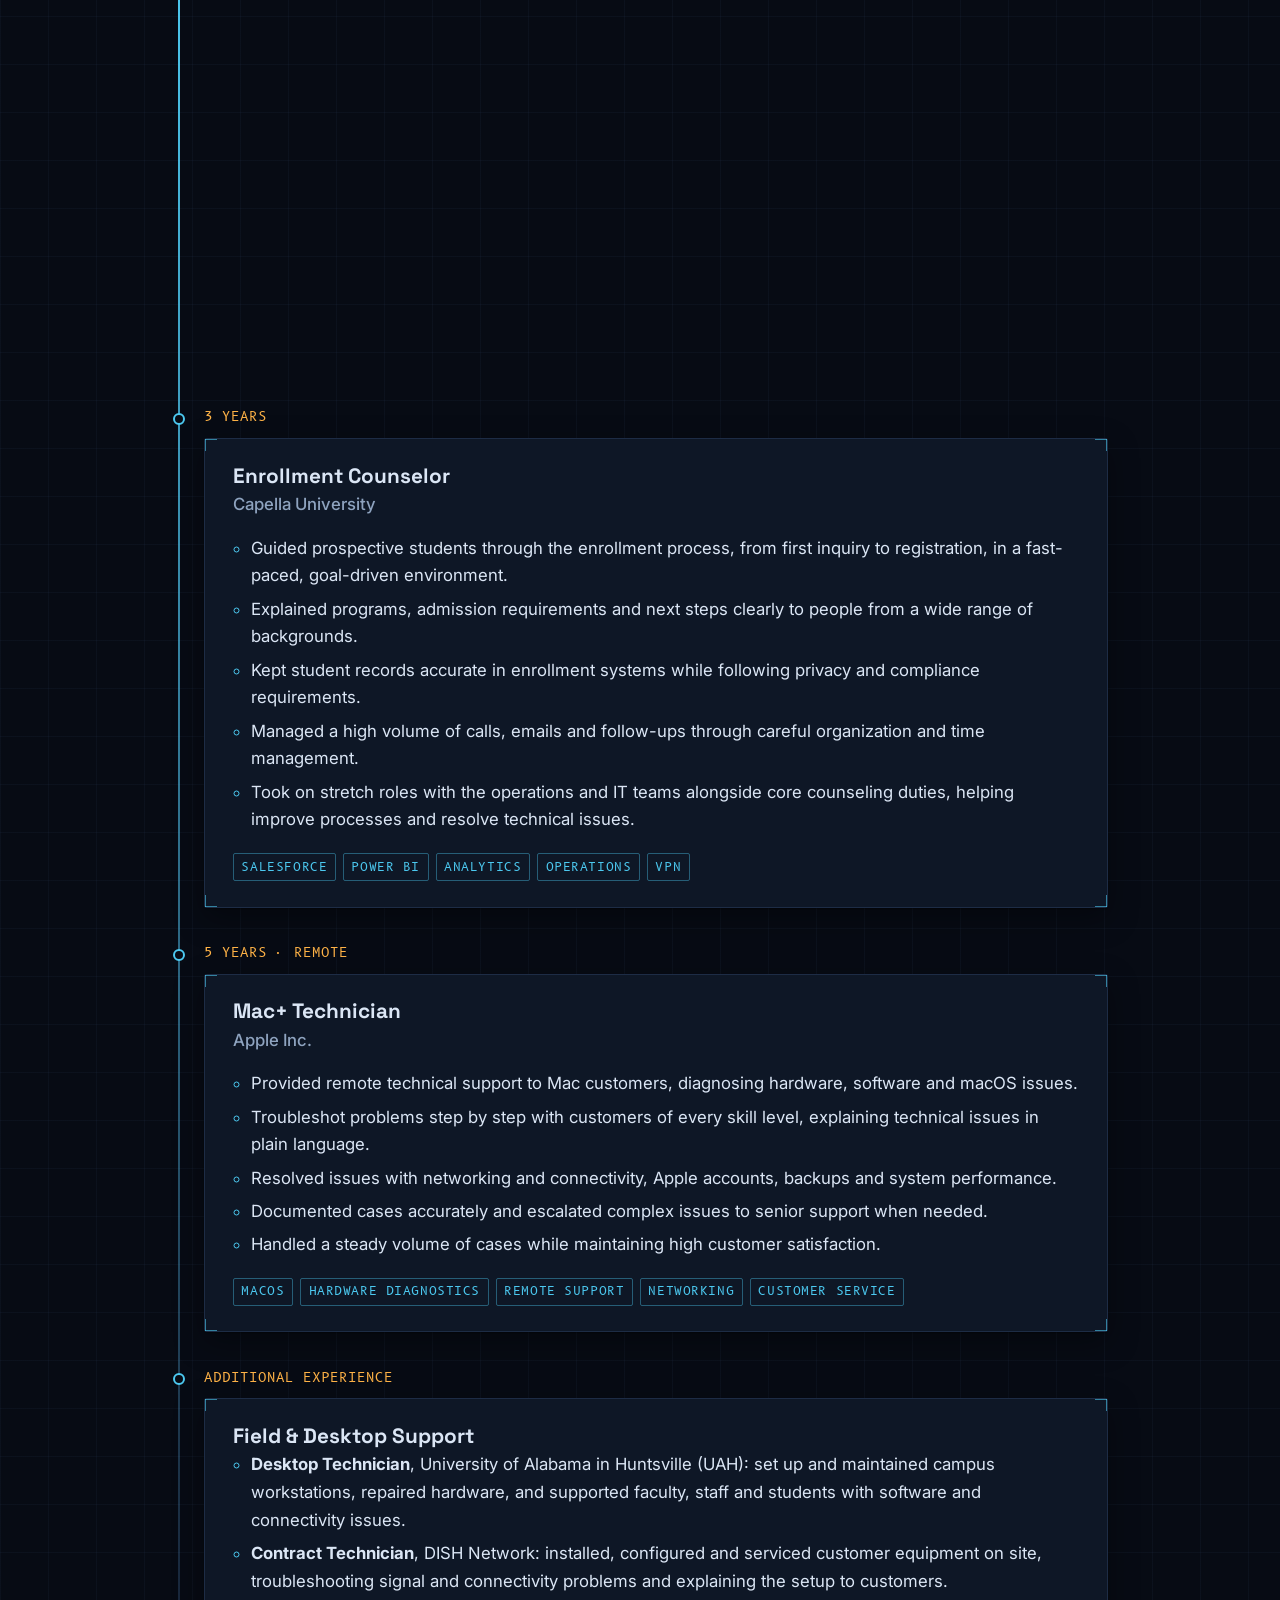
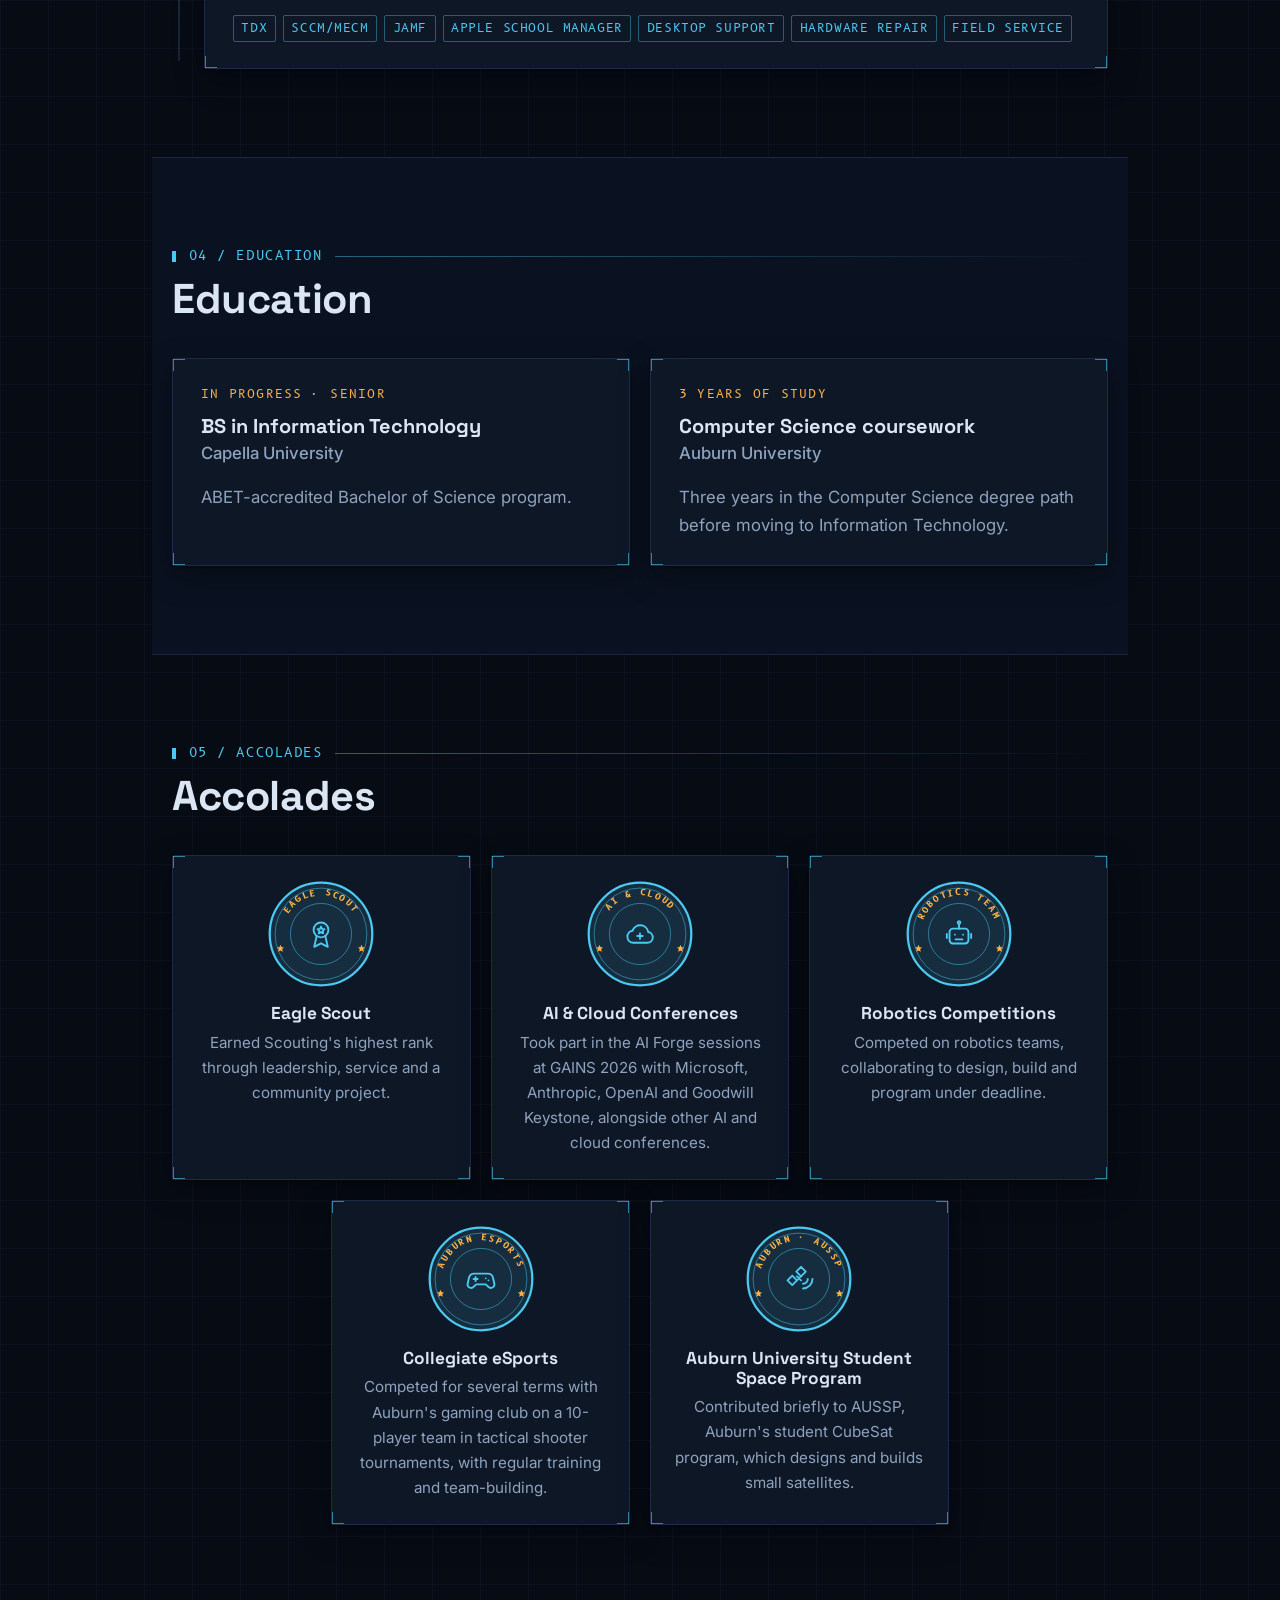
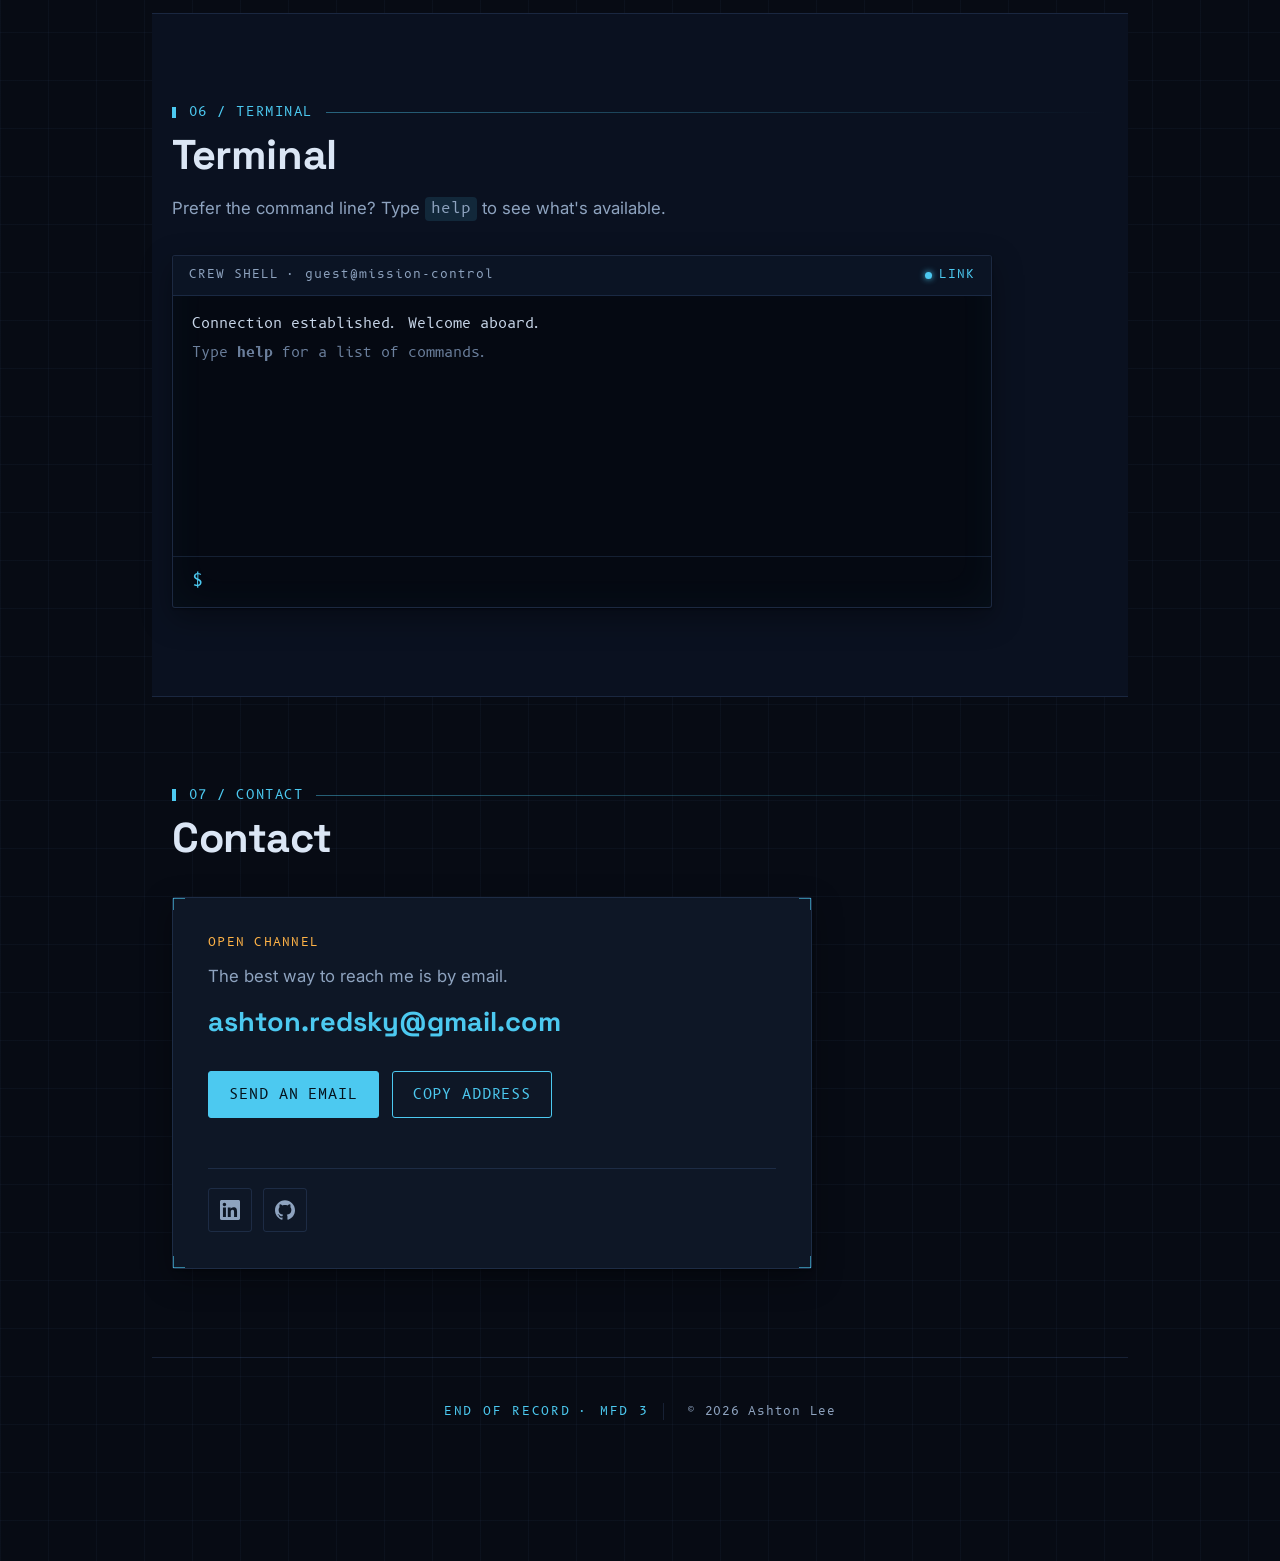
==== commit c9167b9f: "Add eSports accolade, flight sims and the correct AUSSP name - Accolades: Collegiate eSports with Au" ====
--- a/index.html
+++ b/index.html
@@ -293,7 +293,9 @@
             University's ABET-accredited Information Technology program.
           </p>
           <p>
-            Away from the rack, you'll find me on a motorcycle, playing guitar or deep in a game.
+            Away from the rack, you'll find me on a motorcycle, playing guitar, or flying simulated
+            F-16C and F/A-18C missions in DCS World, MSFS and War Thunder (with the odd Ace Combat
+            sortie).
           </p>
         </div>
 
@@ -304,7 +306,7 @@
             <div><dt>Experience</dt><dd>8+ years in IT and support</dd></div>
             <div><dt>Studying</dt><dd>BS in Information Technology, Capella University (Senior)</dd></div>
             <div><dt>Based In</dt><dd>Huntsville, Alabama</dd></div>
-            <div><dt>Off the Clock</dt><dd>Motorcycles, guitars &amp; games</dd></div>
+            <div><dt>Off the Clock</dt><dd>Motorcycles, guitars, games &amp; flight sims</dd></div>
           </dl>
         </aside>
       </div>
@@ -551,16 +553,30 @@
 
         <article class="panel accolade-card reveal">
           <svg class="patch" viewBox="0 0 120 120" aria-hidden="true" focusable="false">
+            <defs><path id="patch-esports" d="M 17 60 A 43 43 0 0 1 103 60"/></defs>
+            <circle class="patch-edge" cx="60" cy="60" r="57"/>
+            <circle class="patch-ring" cx="60" cy="60" r="51"/>
+            <circle class="patch-ring" cx="60" cy="60" r="34"/>
+            <text class="patch-text"><textPath href="#patch-esports" startOffset="50%" text-anchor="middle">AUBURN ESPORTS</textPath></text>
+            <path class="patch-star" d="M15 72l1.2 2.6 2.8.3-2.1 1.9.6 2.8-2.5-1.4-2.5 1.4.6-2.8-2.1-1.9 2.8-.3zM105 72l1.2 2.6 2.8.3-2.1 1.9.6 2.8-2.5-1.4-2.5 1.4.6-2.8-2.1-1.9 2.8-.3z"/>
+            <g class="patch-icon" transform="translate(42 42) scale(1.5)"><path d="M7 8h10a4 4 0 0 1 3.9 3.1l1 4.4a2.6 2.6 0 0 1-4.5 2.2L15.5 16h-7l-1.9 1.7a2.6 2.6 0 0 1-4.5-2.2l1-4.4A4 4 0 0 1 7 8z"/><path d="M8 10.5v3M6.5 12h3M15.5 11.5h.01M17.5 13h.01"/></g>
+          </svg>
+          <h3>Collegiate eSports</h3>
+          <p>Competed for several terms with Auburn's gaming club on a 10-player team in tactical shooter tournaments, with regular training and team-building.</p>
+        </article>
+
+        <article class="panel accolade-card reveal">
+          <svg class="patch" viewBox="0 0 120 120" aria-hidden="true" focusable="false">
             <defs><path id="patch-smallsat" d="M 17 60 A 43 43 0 0 1 103 60"/></defs>
             <circle class="patch-edge" cx="60" cy="60" r="57"/>
             <circle class="patch-ring" cx="60" cy="60" r="51"/>
             <circle class="patch-ring" cx="60" cy="60" r="34"/>
-            <text class="patch-text"><textPath href="#patch-smallsat" startOffset="50%" text-anchor="middle">AUBURN SMALLSAT</textPath></text>
+            <text class="patch-text"><textPath href="#patch-smallsat" startOffset="50%" text-anchor="middle">AUBURN · AUSSP</textPath></text>
             <path class="patch-star" d="M15 72l1.2 2.6 2.8.3-2.1 1.9.6 2.8-2.5-1.4-2.5 1.4.6-2.8-2.1-1.9 2.8-.3zM105 72l1.2 2.6 2.8.3-2.1 1.9.6 2.8-2.5-1.4-2.5 1.4.6-2.8-2.1-1.9 2.8-.3z"/>
             <g class="patch-icon" transform="translate(42 42) scale(1.5)"><path d="m10 6.5 3.5-3.5 3.5 3.5-3.5 3.5zM7 9.5l3.5 3.5L7 16.5 3.5 13z"/><path d="m10.5 10 3 3M13.5 10l-3 3"/><path d="M15 15.5a3.5 3.5 0 0 0 3.5-3.5M15 19a7 7 0 0 0 7-7"/></g>
           </svg>
-          <h3>Auburn Small Satellite Program</h3>
-          <p>Worked with Auburn University's student CubeSat program, which designs and builds small satellites.</p>
+          <h3>Auburn University Student Space Program</h3>
+          <p>Contributed briefly to AUSSP, Auburn's student CubeSat program, which designs and builds small satellites.</p>
         </article>
       </div>
     </section>
--- a/css/style.css
+++ b/css/style.css
@@ -763,10 +763,22 @@
 }
 
 /* ---------- Accolades ---------- */
+/* Three patches across; a shorter last row sits centred under the row above */
 .accolade-grid {
-  display: grid;
-  grid-template-columns: repeat(auto-fit, minmax(230px, 1fr));
+  display: flex;
+  flex-wrap: wrap;
+  justify-content: center;
   gap: 1.25rem;
+}
+
+.accolade-grid > * { flex: 0 1 calc((100% - 2.5rem) / 3); }
+
+@media (max-width: 900px) {
+  .accolade-grid > * { flex-basis: calc((100% - 1.25rem) / 2); }
+}
+
+@media (max-width: 560px) {
+  .accolade-grid > * { flex-basis: 100%; }
 }
 
 .accolade-card {
@@ -2367,7 +2379,7 @@
 
   .skill-grid { grid-template-columns: repeat(3, 1fr); gap: 0.4rem 1rem; }
   .skill-card p { margin-bottom: 0.2rem; }
-  .accolade-grid { grid-template-columns: repeat(2, 1fr); gap: 0.4rem 1rem; }
+  .accolade-grid { display: grid; grid-template-columns: repeat(2, 1fr); gap: 0.4rem 1rem; }
   .timeline { padding-left: 0; }
   .timeline::before, .mission::before { display: none; }
   .mission { margin-bottom: 0.6rem; }
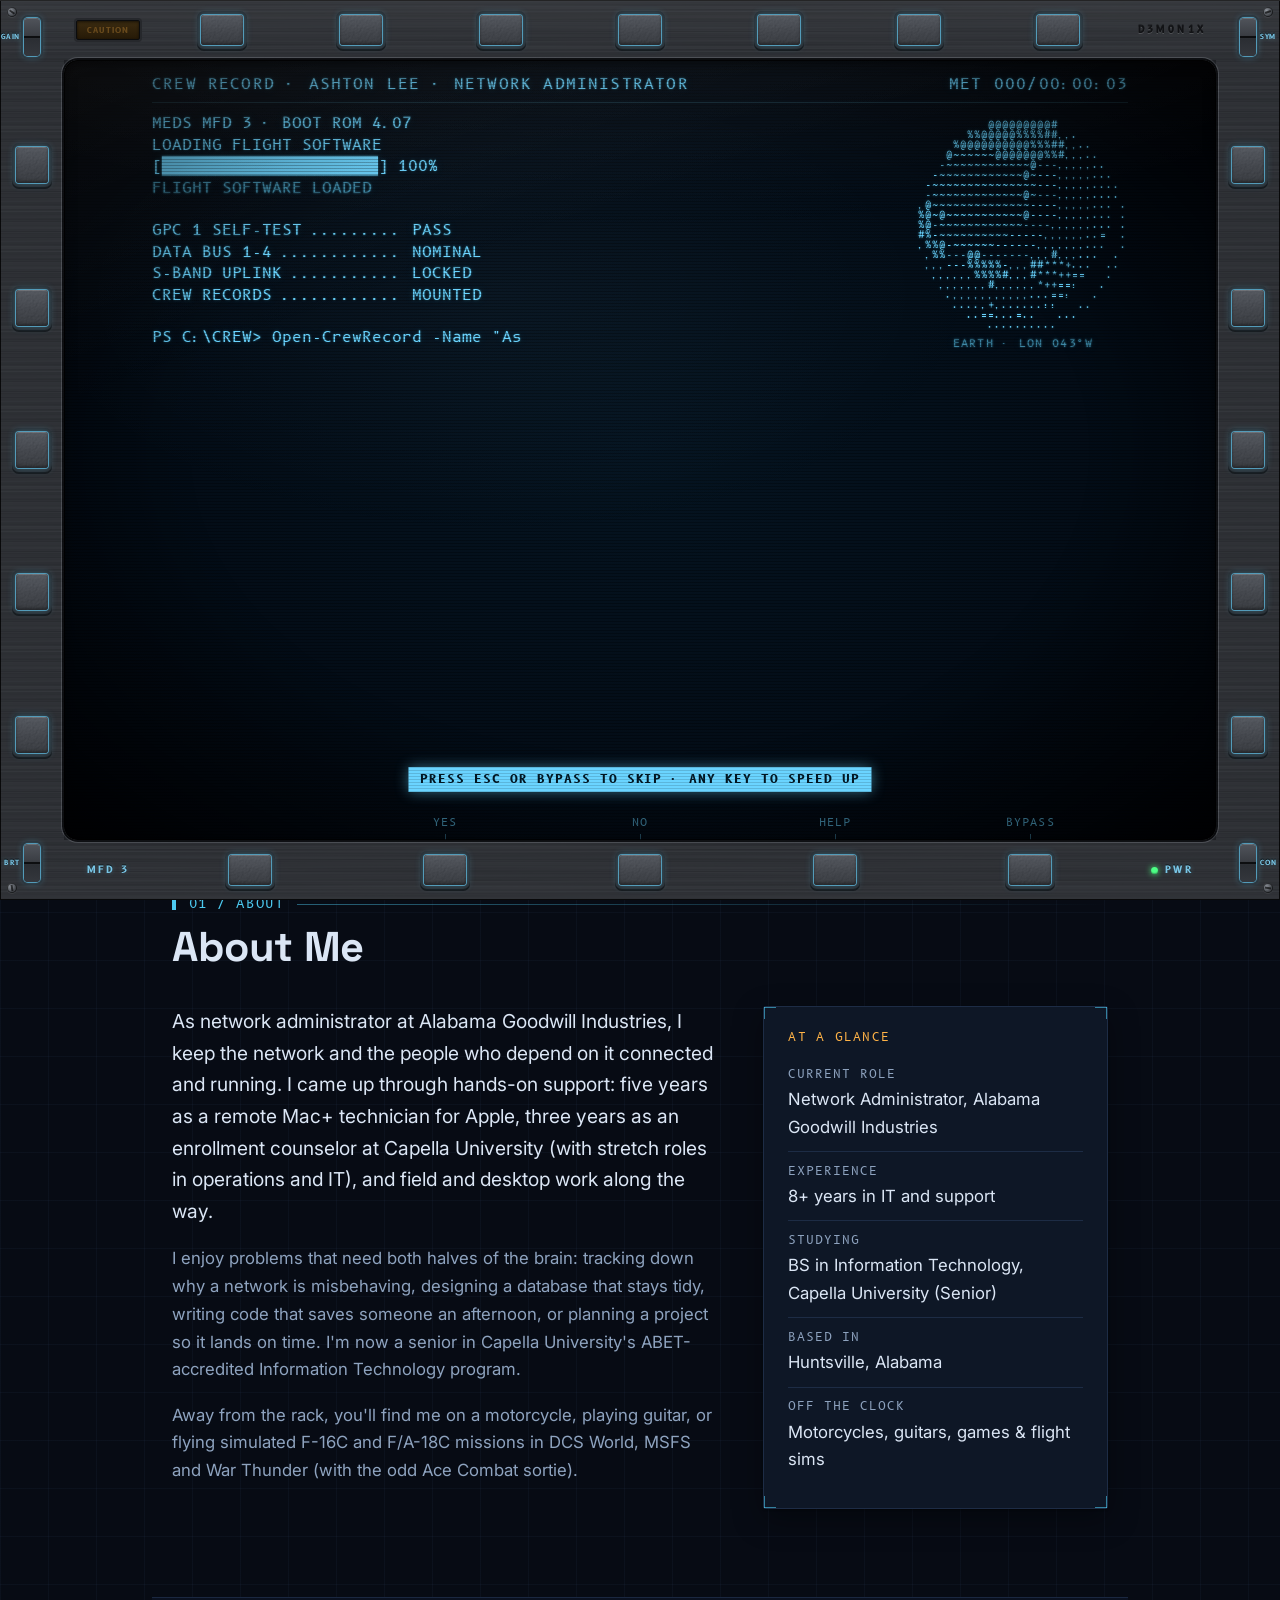
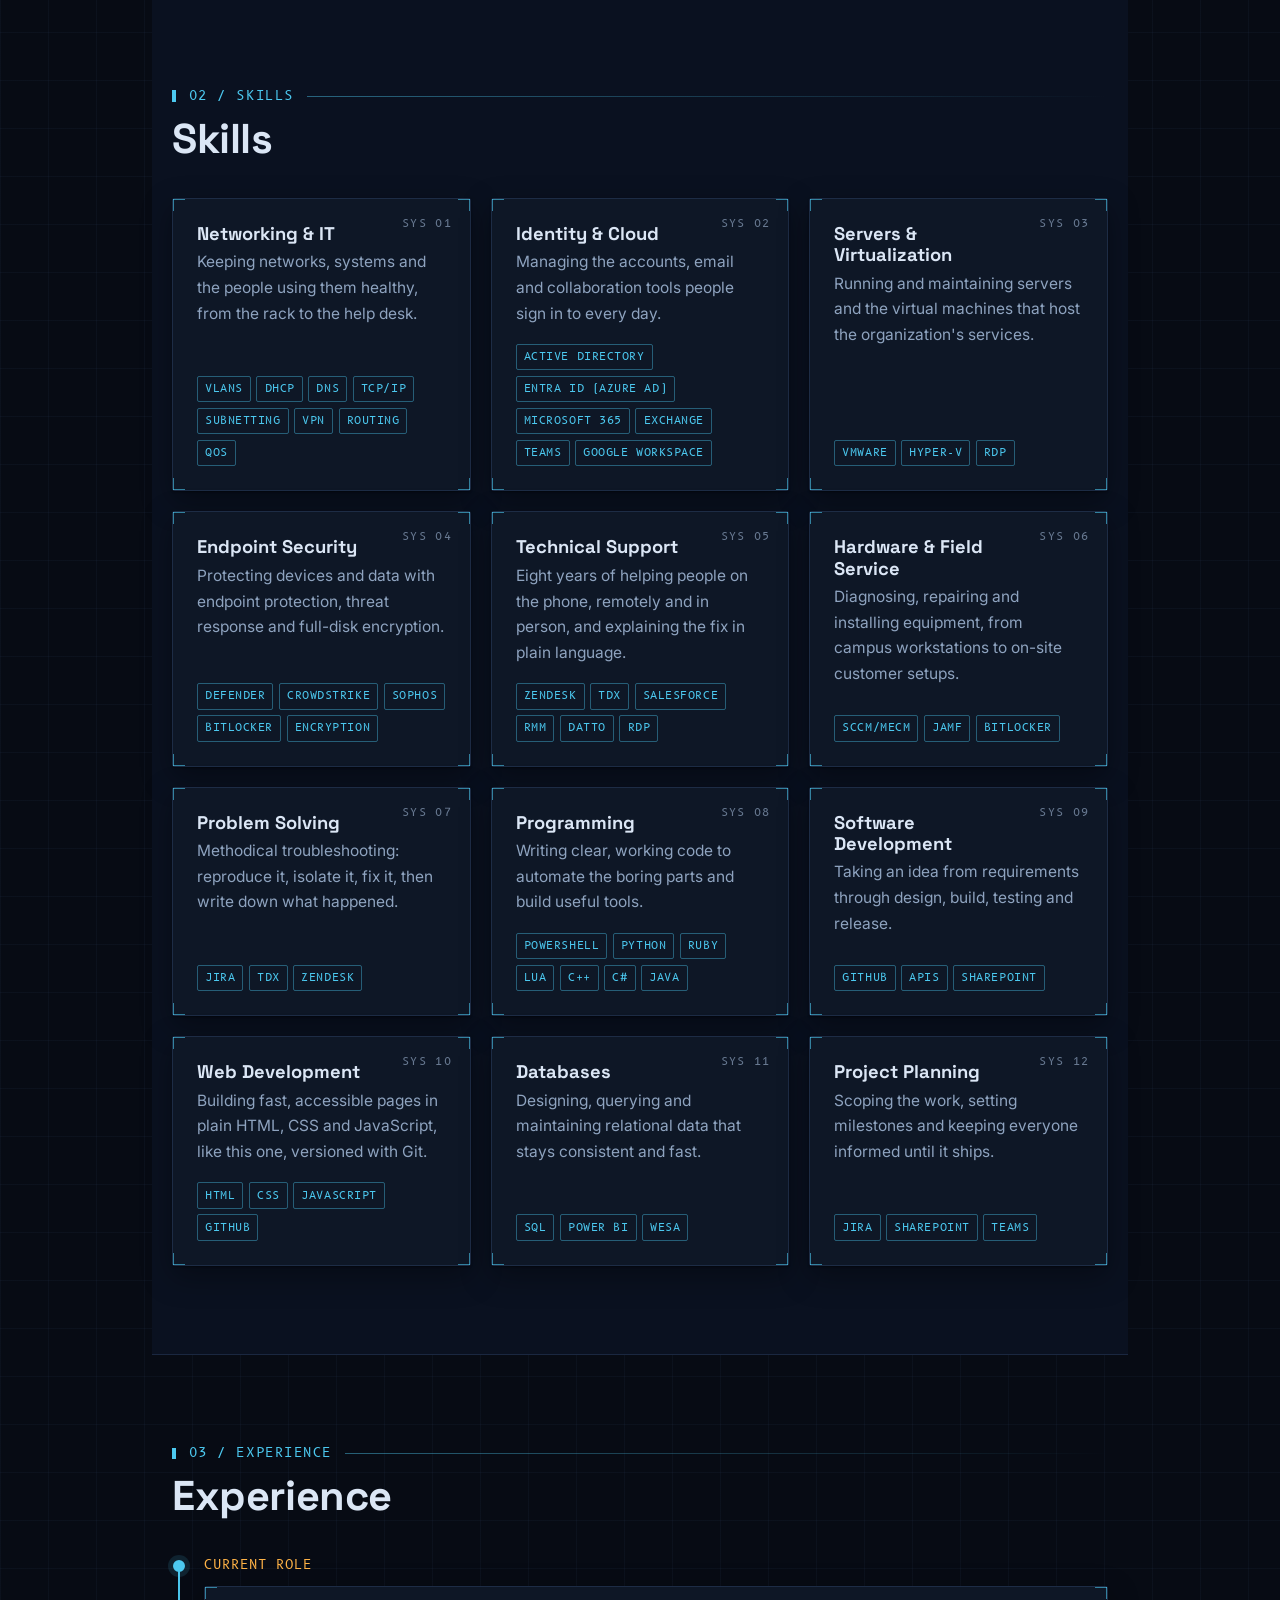
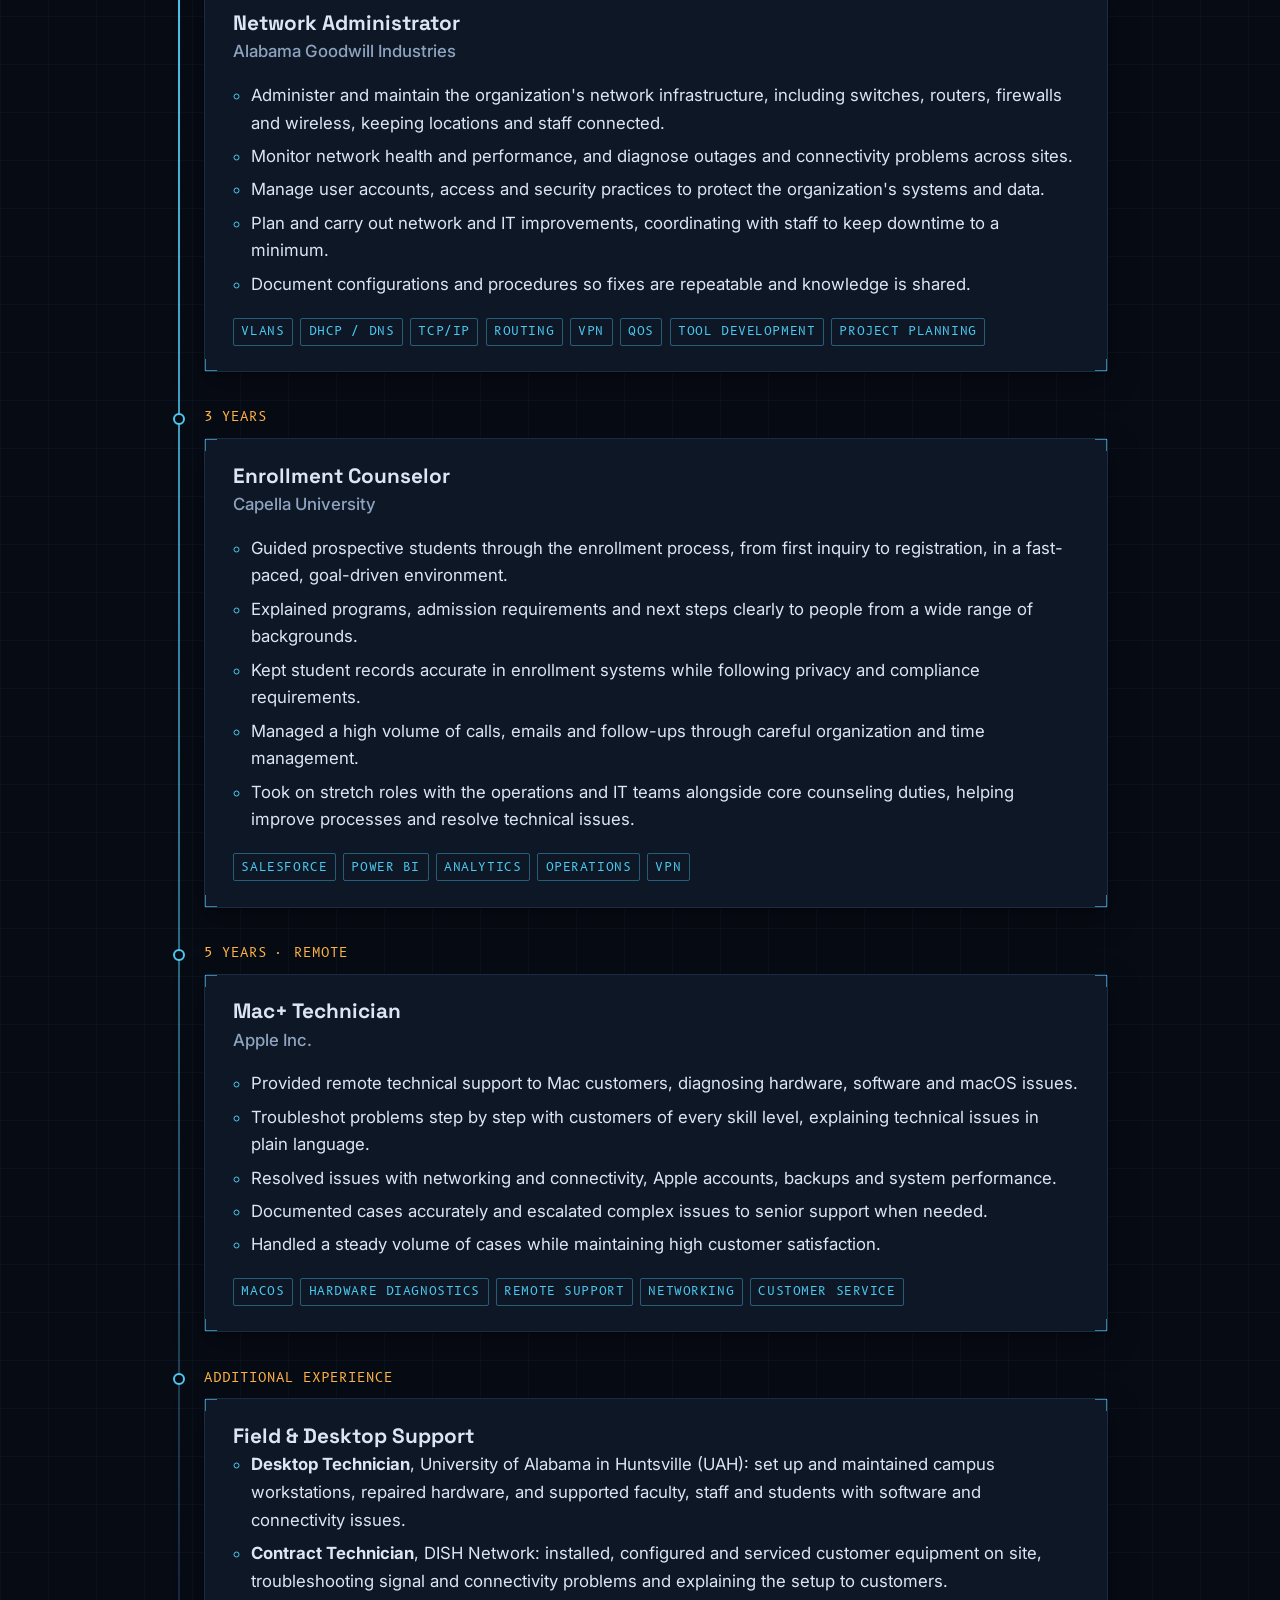
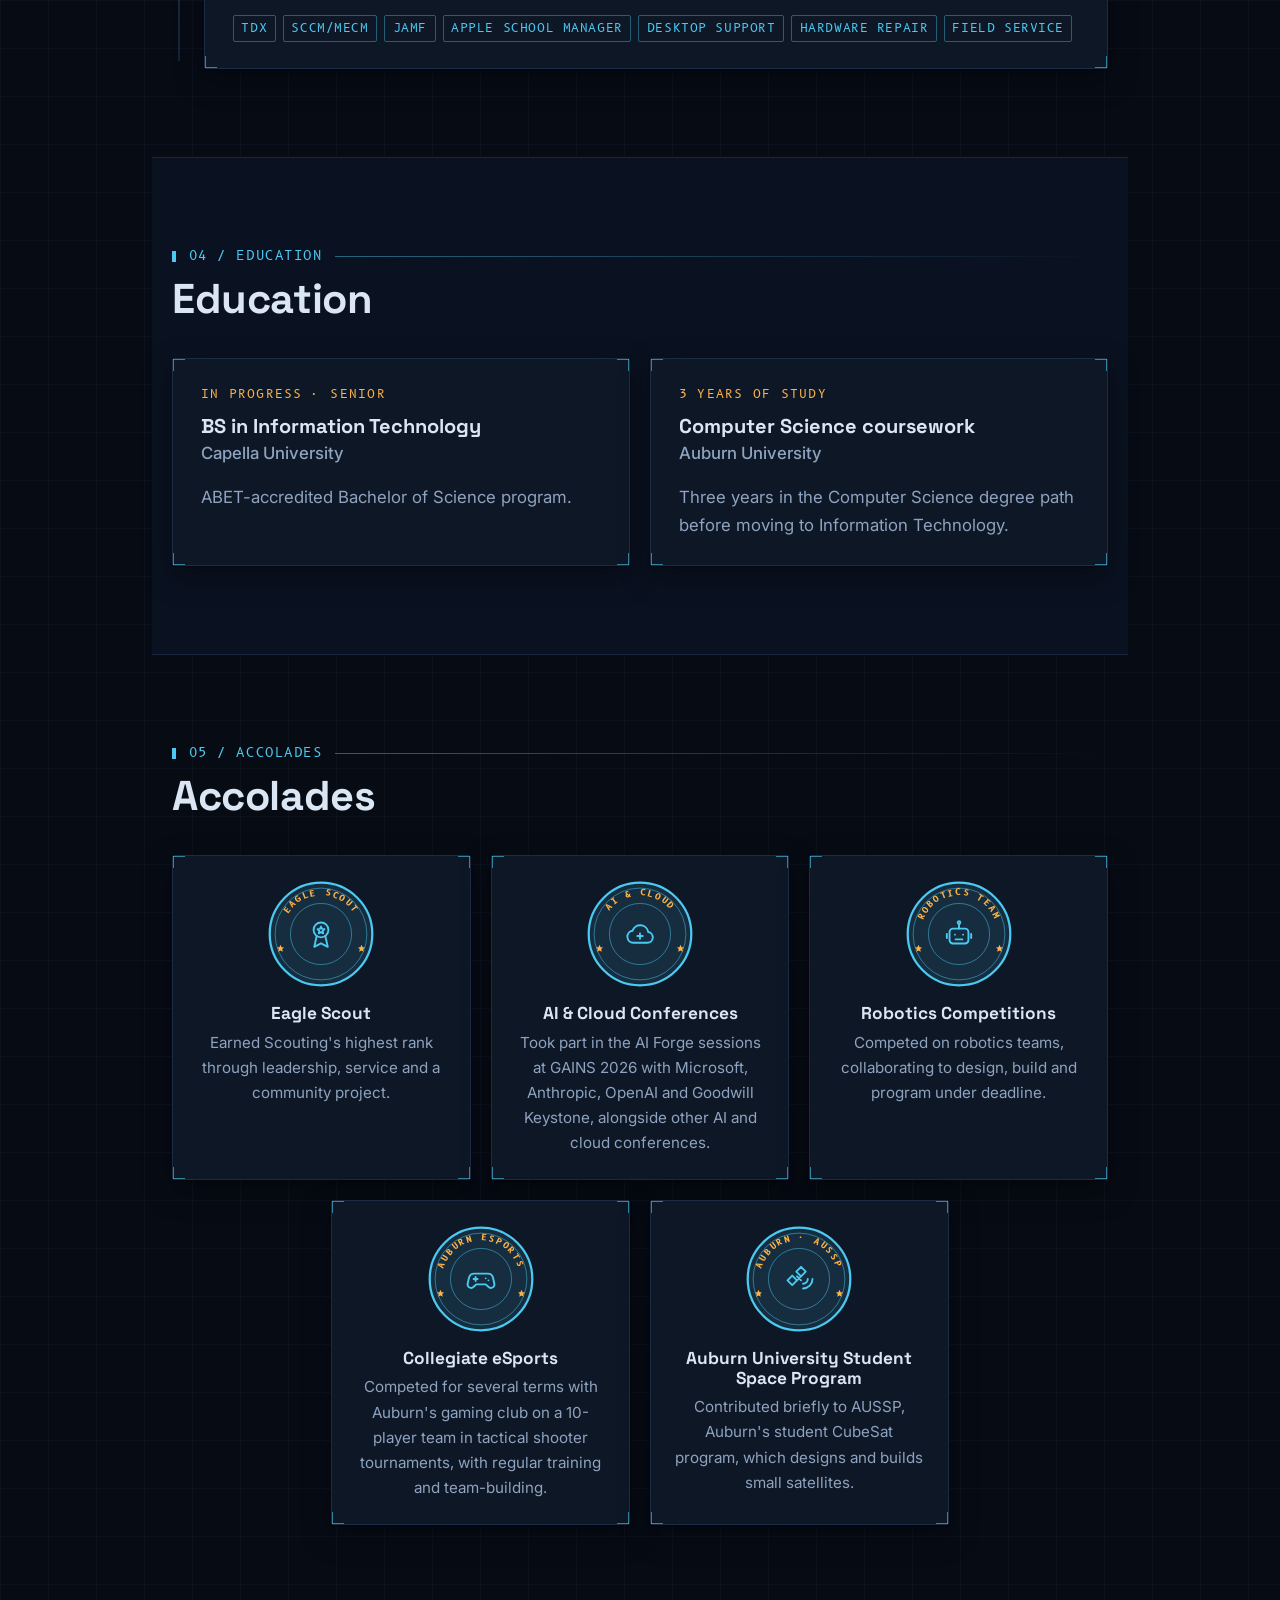
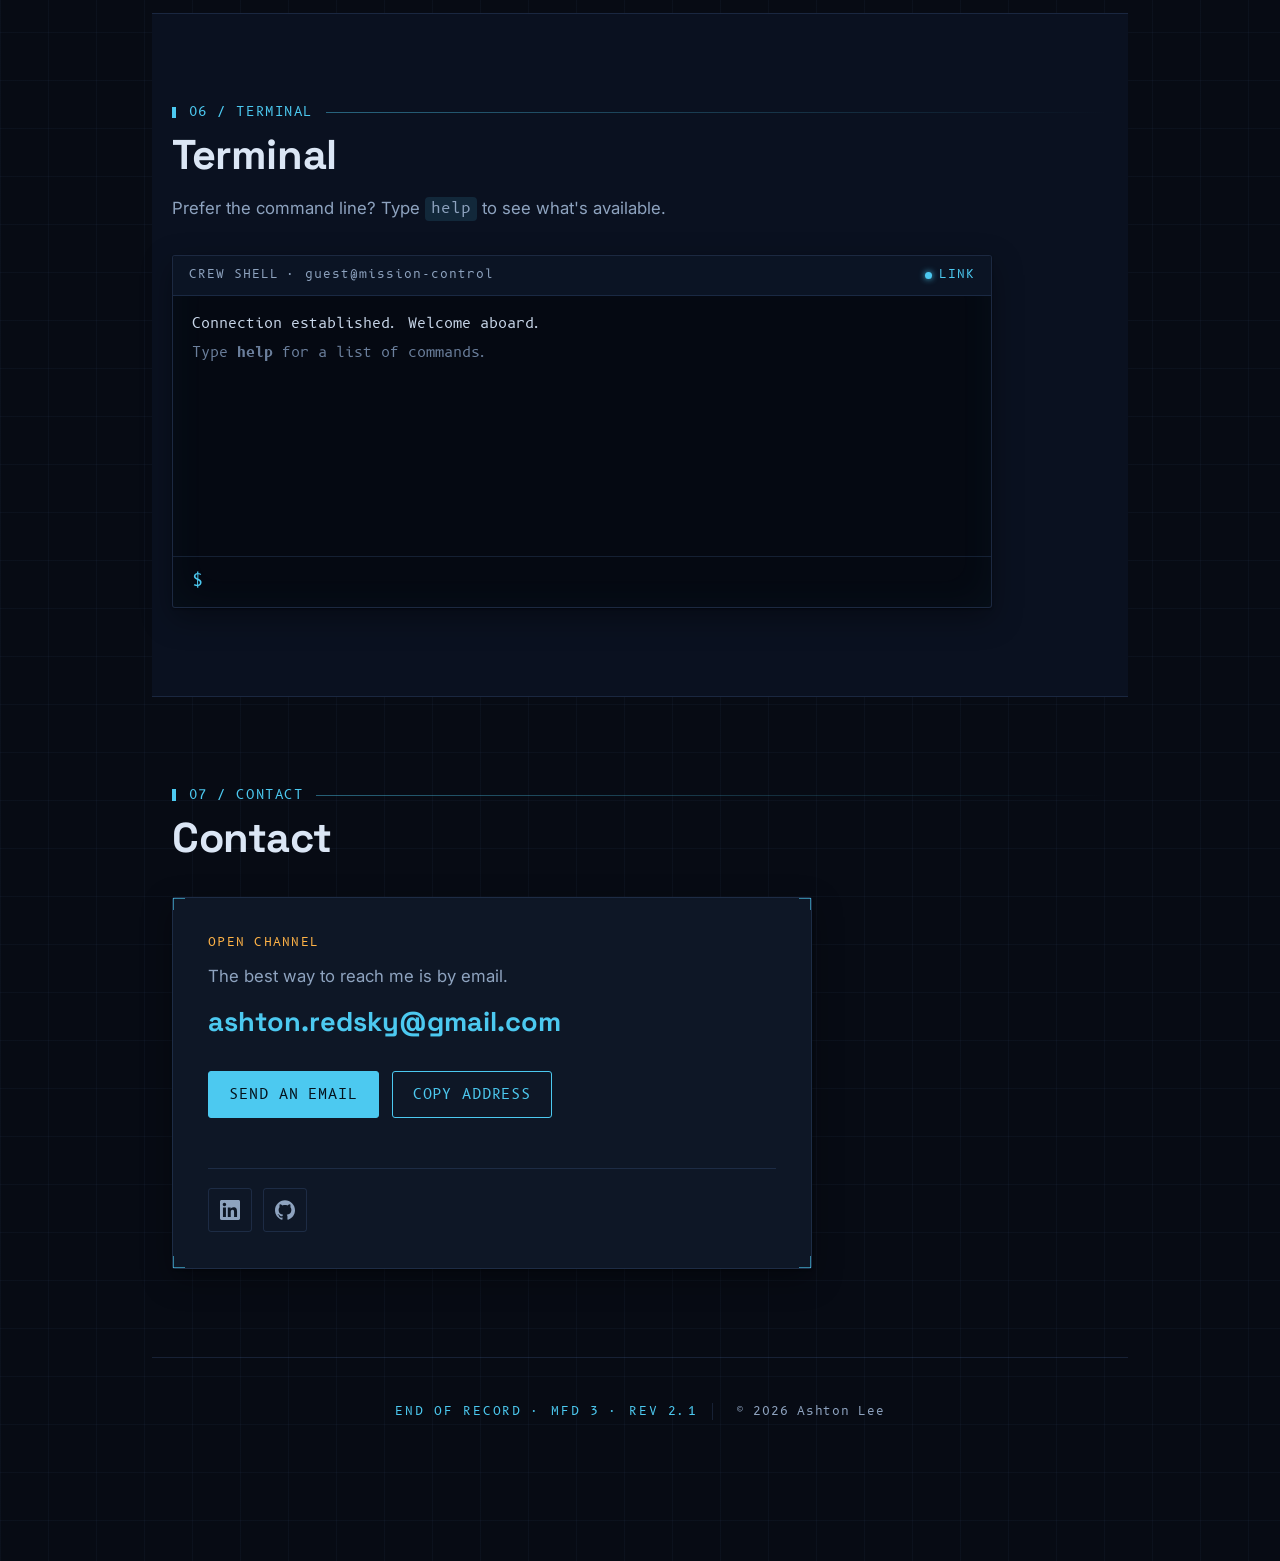
==== commit 9633ca31: "Show the site revision in the footer (REV 2.1) Co-Authored-By: Claude Opus 5.5 <noreply@anthropic.co" ====
--- a/index.html
+++ b/index.html
@@ -631,7 +631,7 @@
   </main>
 
   <footer class="site-footer">
-    <p><span class="footer-code">END OF RECORD · MFD 3</span> &copy; <span id="year"></span> Ashton Lee</p>
+    <p><span class="footer-code">END OF RECORD · MFD 3 · REV 2.1</span> &copy; <span id="year"></span> Ashton Lee</p>
   </footer>
 
   <script src="js/eggs.js"></script>
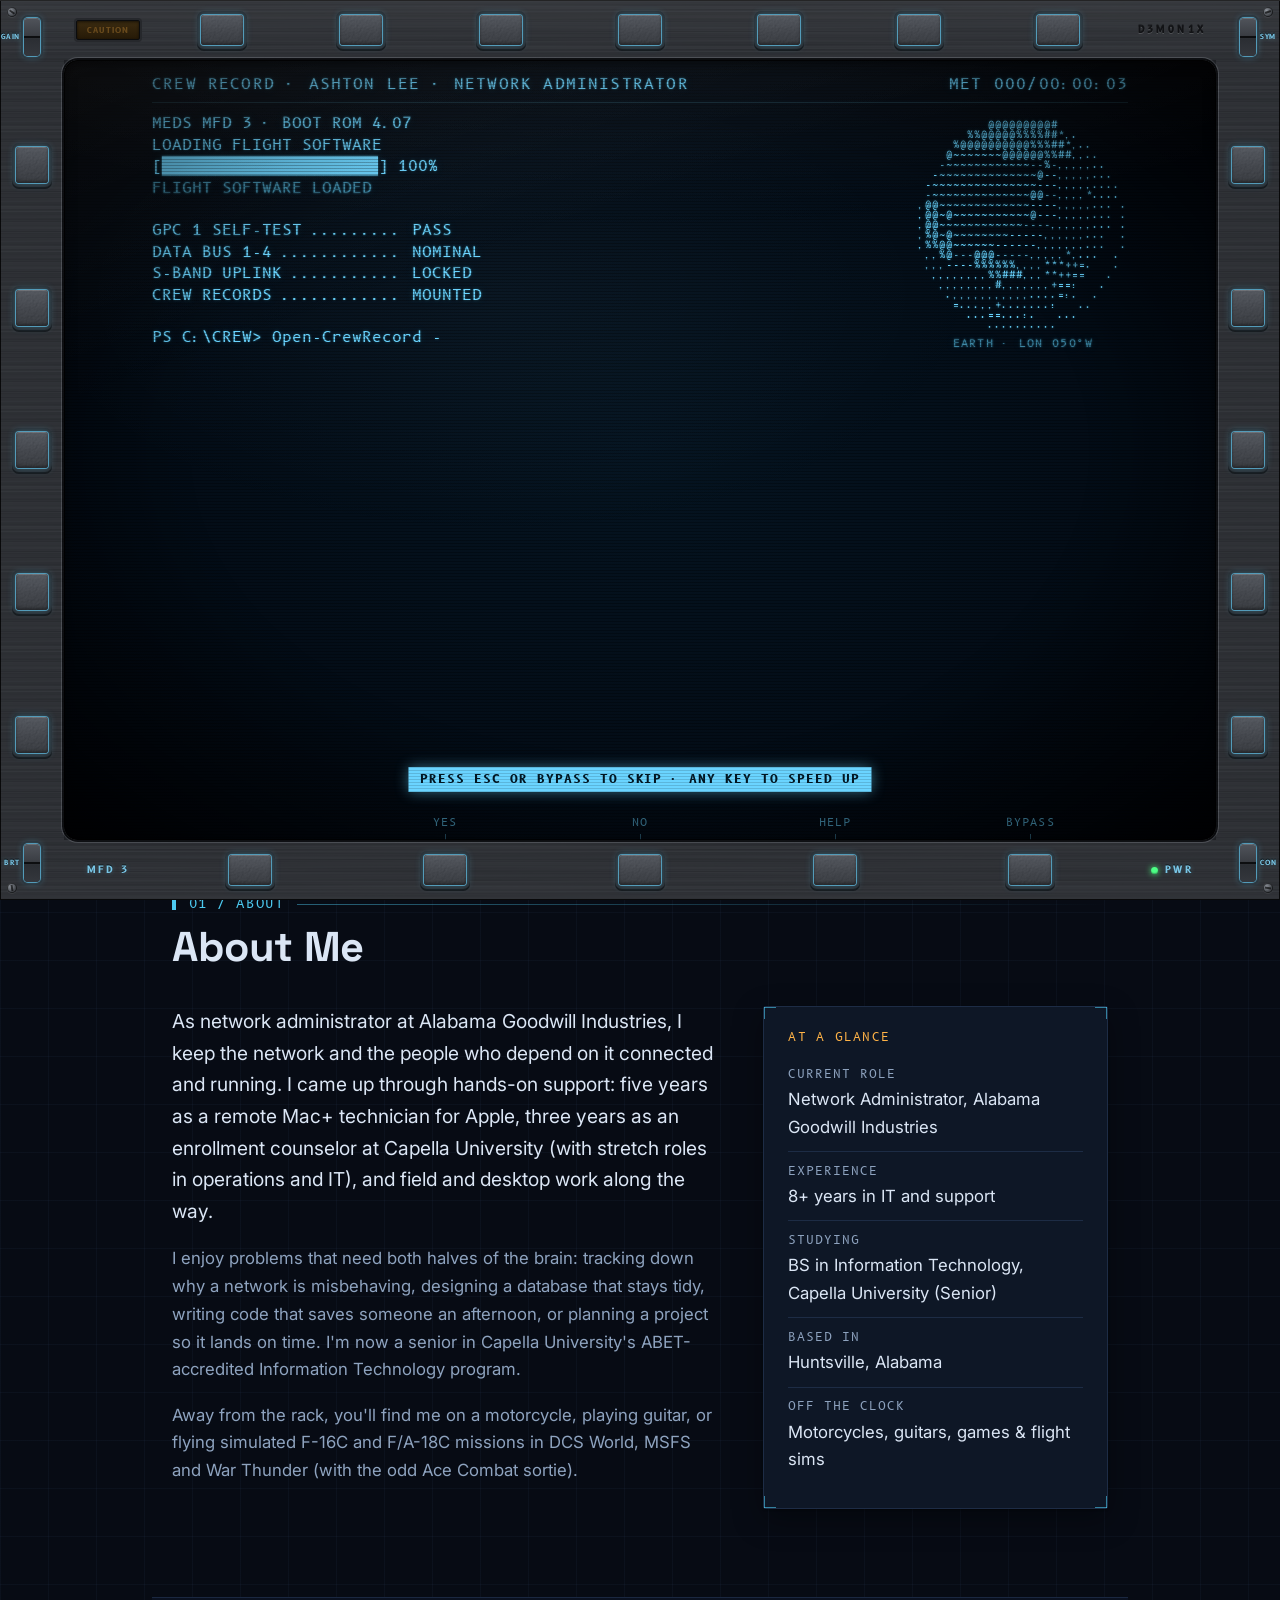
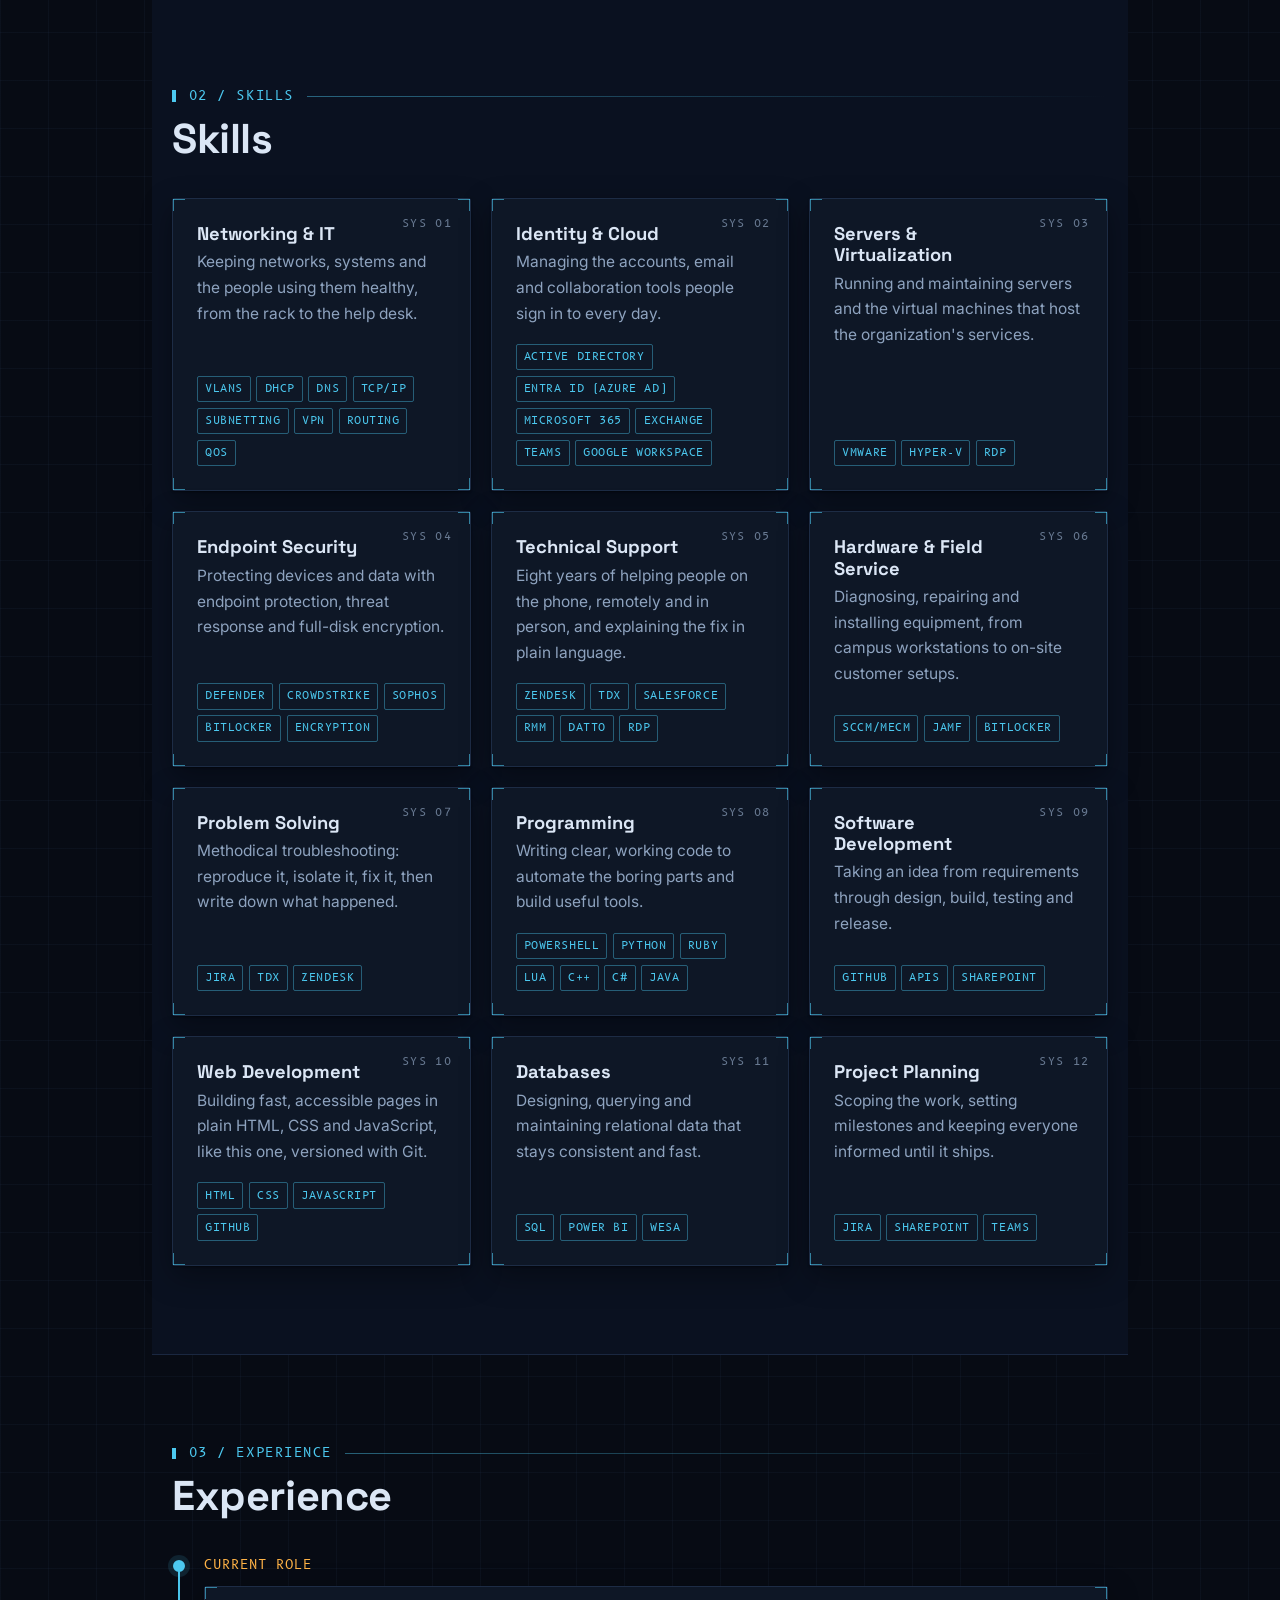
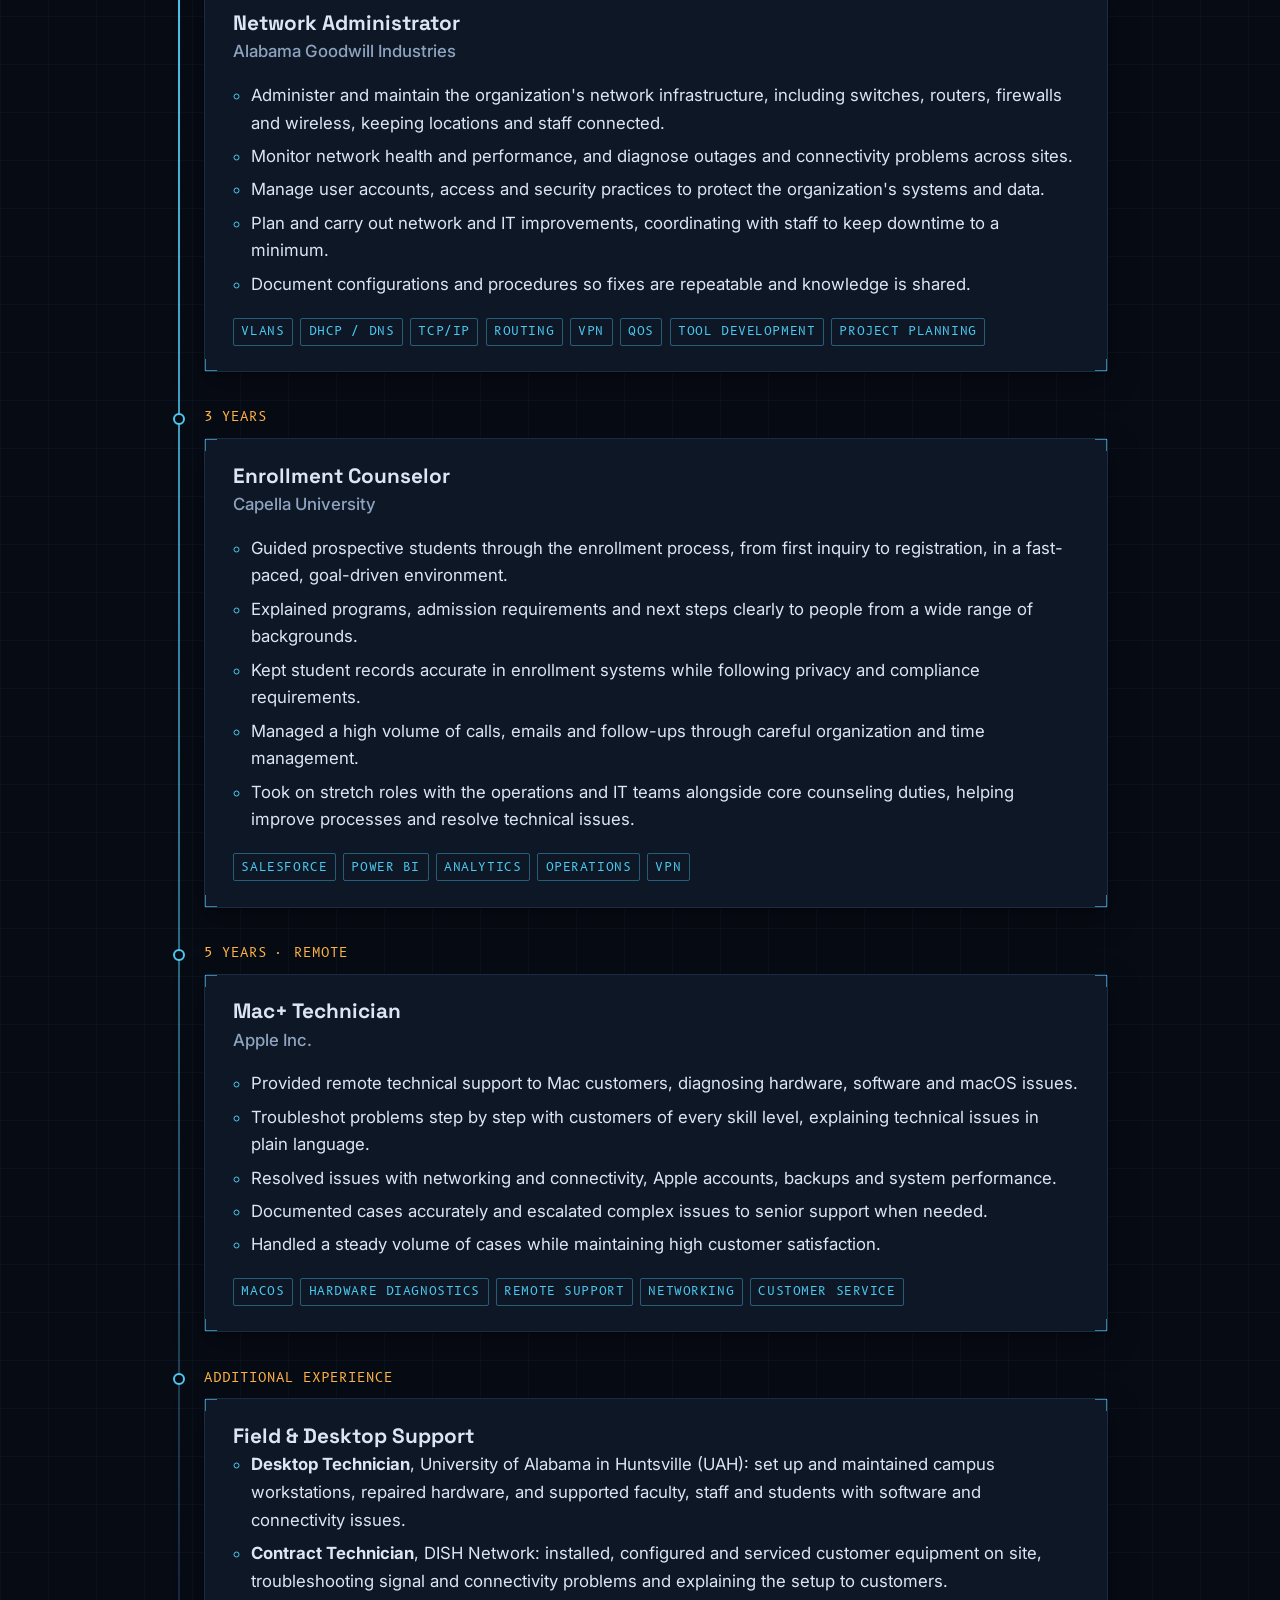
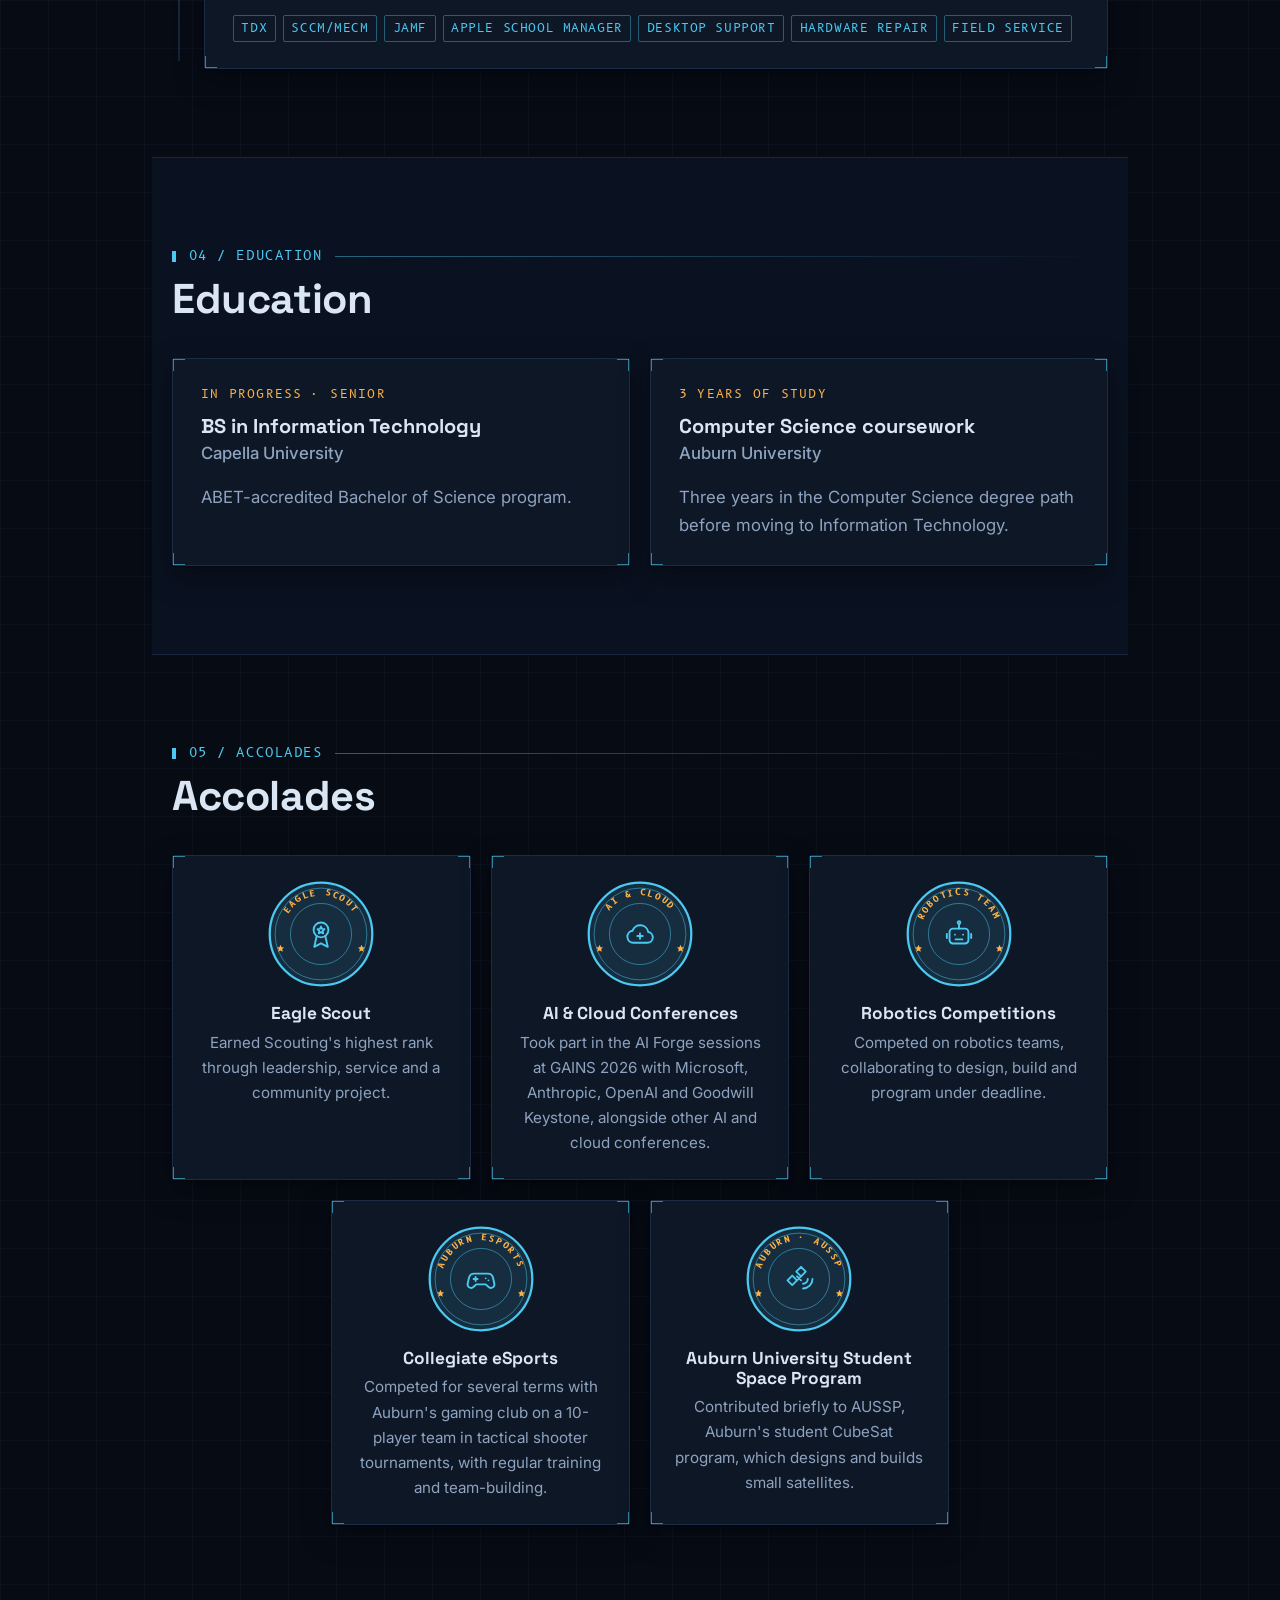
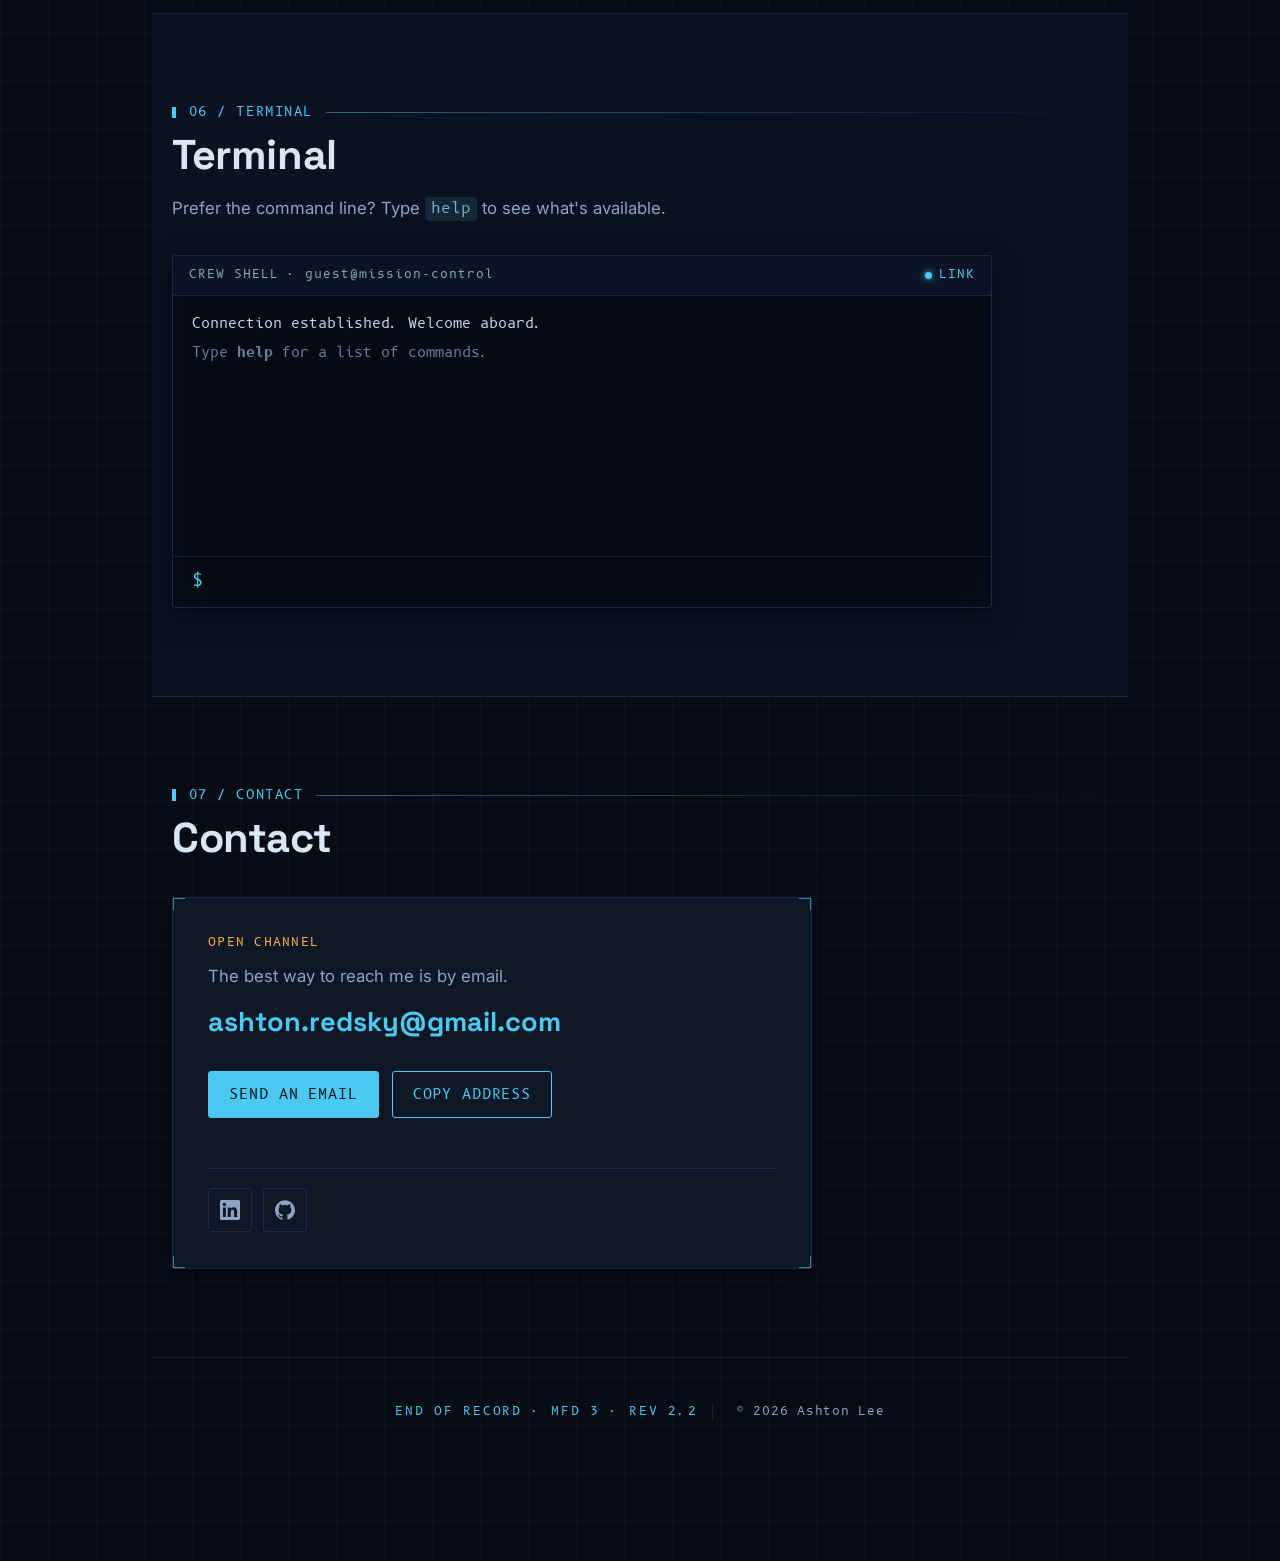
==== commit 7e273719: "Add a rotating network sphere beside the name (REV 2.2) A wireframe sphere of linked nodes turns slo" ====
--- a/index.html
+++ b/index.html
@@ -238,7 +238,11 @@
       <div class="hero-content">
         <div class="hero-text reveal">
           <p class="kicker section-kicker">00 / Mission profile</p>
-          <h1>Ashton Lee</h1>
+          <div class="hero-name">
+            <h1>Ashton Lee</h1>
+            <!-- A slowly turning wireframe network sphere (main.js) -->
+            <canvas class="net-sphere" aria-hidden="true"></canvas>
+          </div>
           <p class="hero-role"><span>Network Administrator &middot;</span> <span>IT Specialist &middot;</span> <span>Programmer</span></p>
           <p class="tagline">I keep networks, and the people who rely on them, connected at Alabama Goodwill Industries. I also write code, solve problems and plan projects.</p>
           <p class="print-only">ashton.redsky@gmail.com</p>
@@ -631,7 +635,7 @@
   </main>
 
   <footer class="site-footer">
-    <p><span class="footer-code">END OF RECORD · MFD 3 · REV 2.1</span> &copy; <span id="year"></span> Ashton Lee</p>
+    <p><span class="footer-code">END OF RECORD · MFD 3 · REV 2.2</span> &copy; <span id="year"></span> Ashton Lee</p>
   </footer>
 
   <script src="js/eggs.js"></script>
--- a/css/style.css
+++ b/css/style.css
@@ -328,6 +328,26 @@
   font-weight: 700;
   letter-spacing: -0.02em;
   margin-bottom: 0.3rem;
+}
+
+/* The name with a wireframe network sphere turning beside it */
+.hero-name {
+  display: flex;
+  align-items: center;
+  gap: clamp(0.8rem, 2vw, 1.4rem);
+  margin-bottom: 0.3rem;
+}
+
+.hero-name h1 { margin-bottom: 0; }
+
+.net-sphere {
+  flex: none;
+  width: clamp(3.4rem, 8vw, 5.6rem);
+  height: clamp(3.4rem, 8vw, 5.6rem);
+}
+
+@media print {
+  .net-sphere { display: none; }
 }
 
 .hero-role {
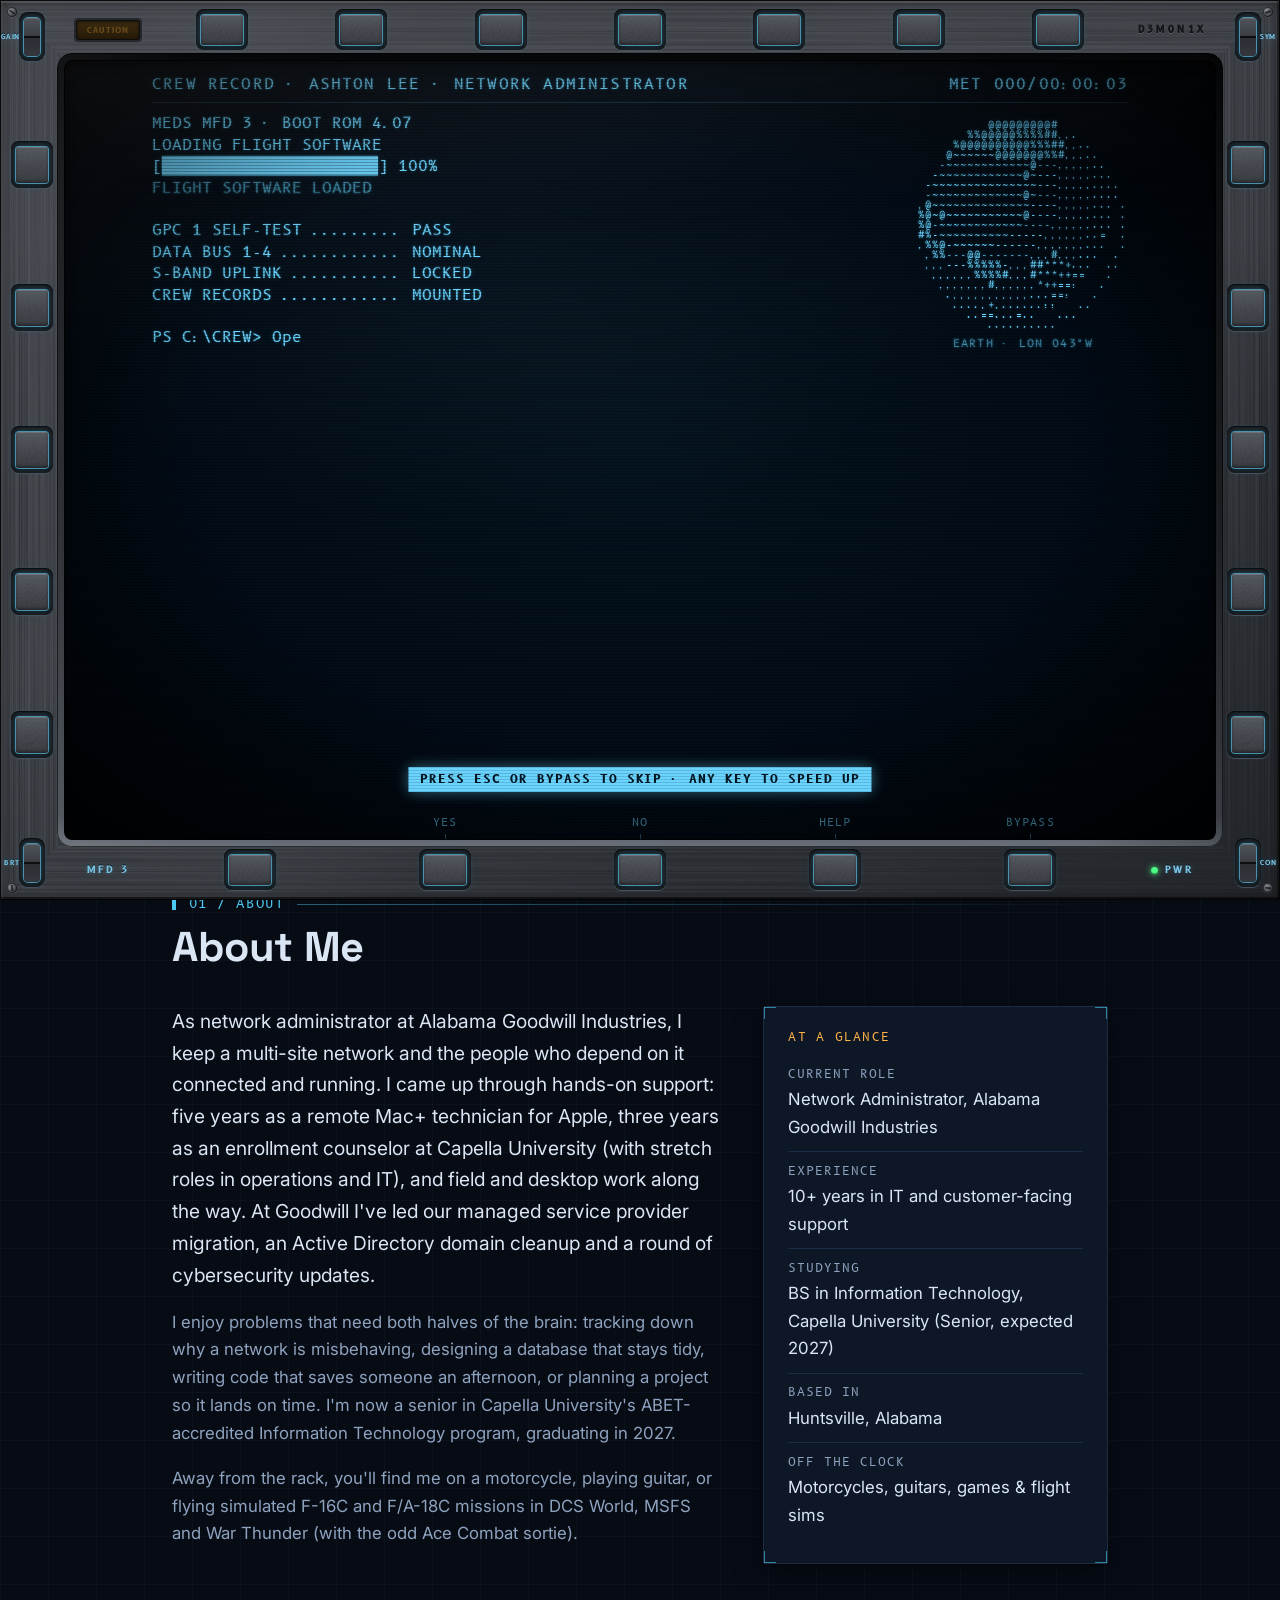
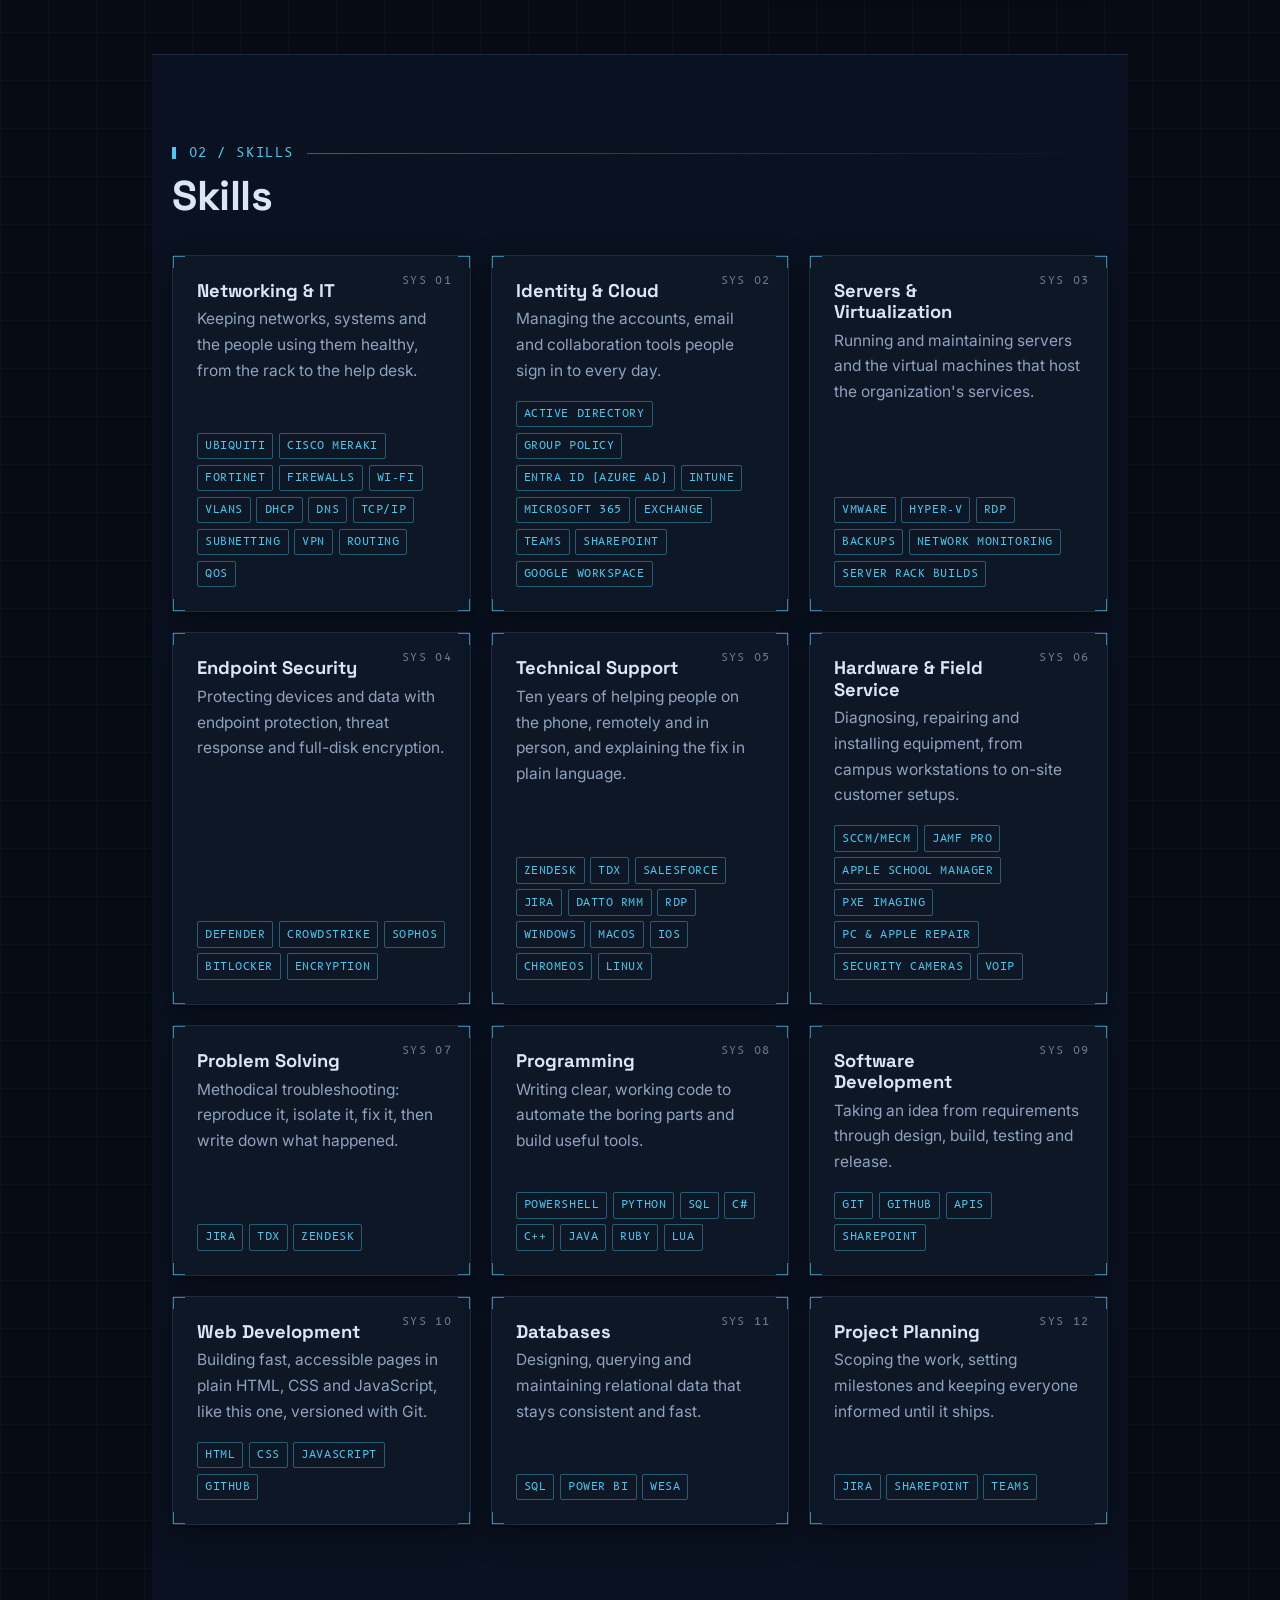
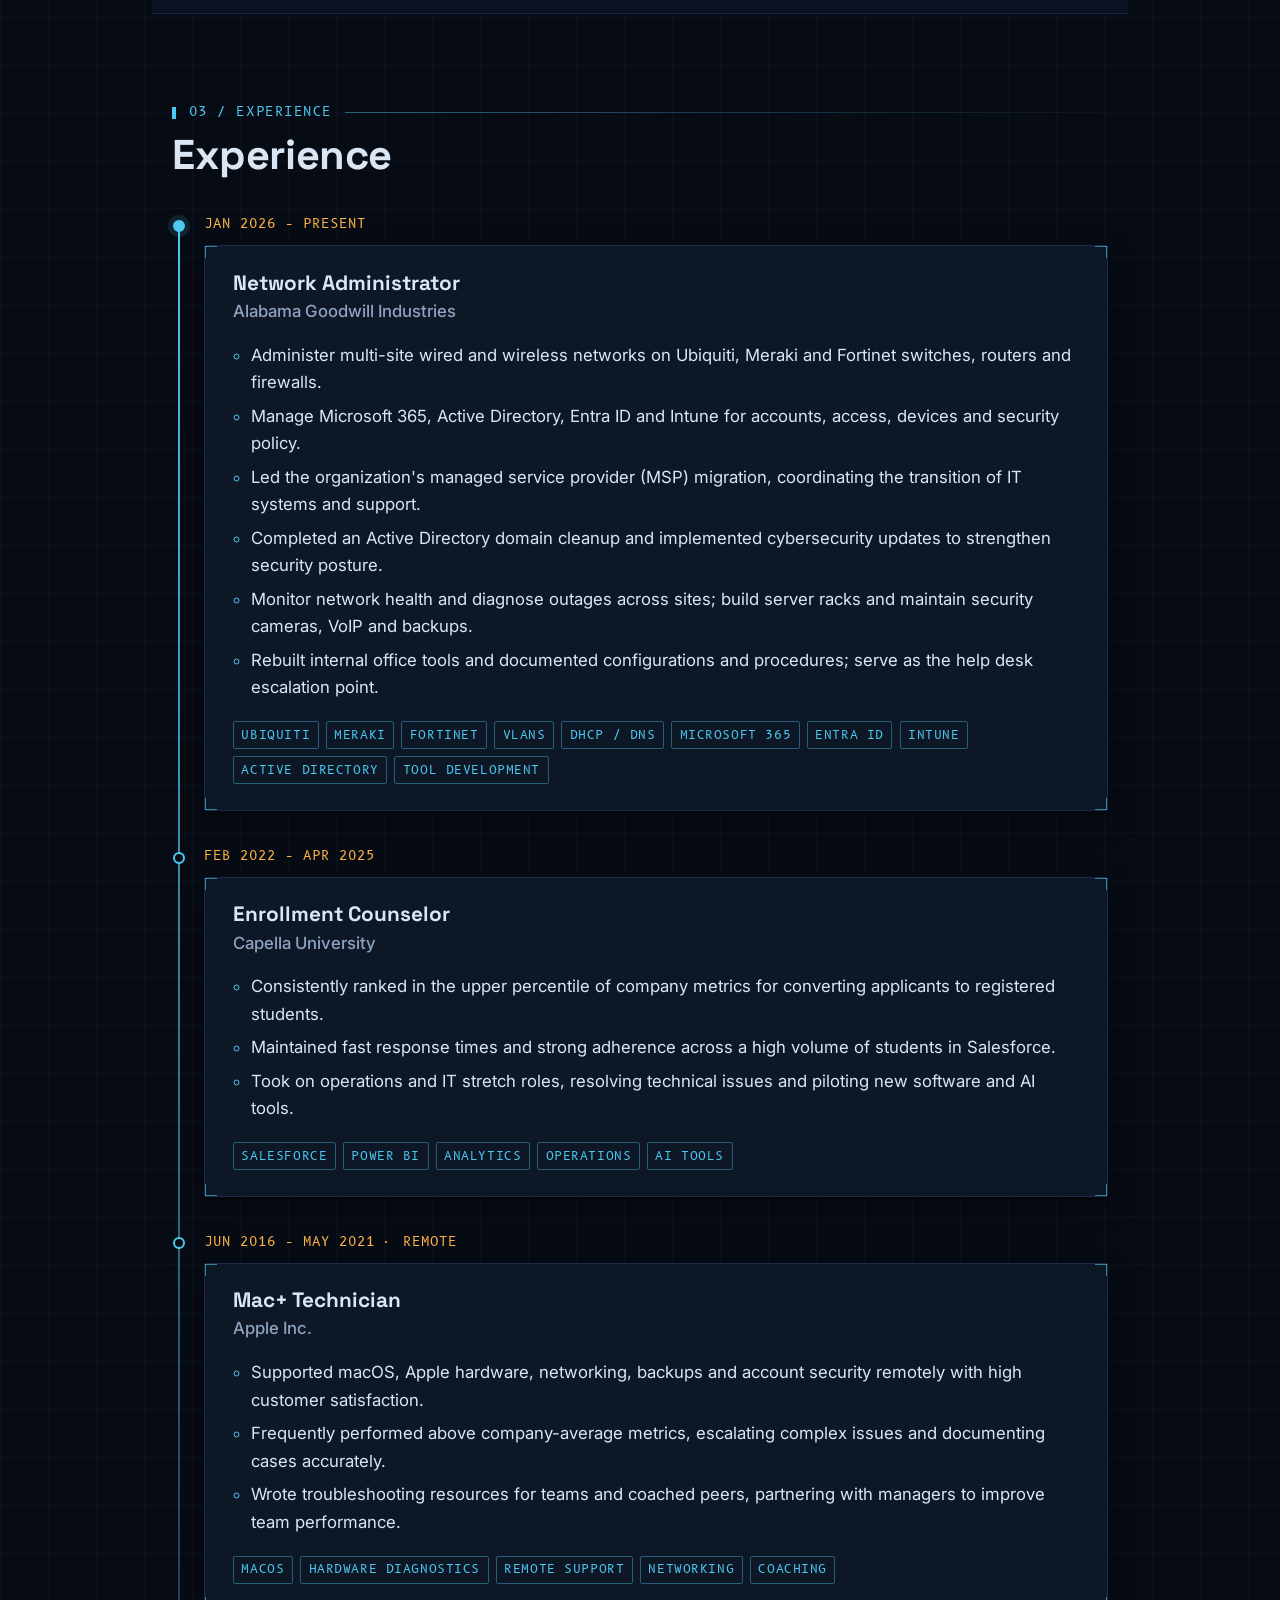
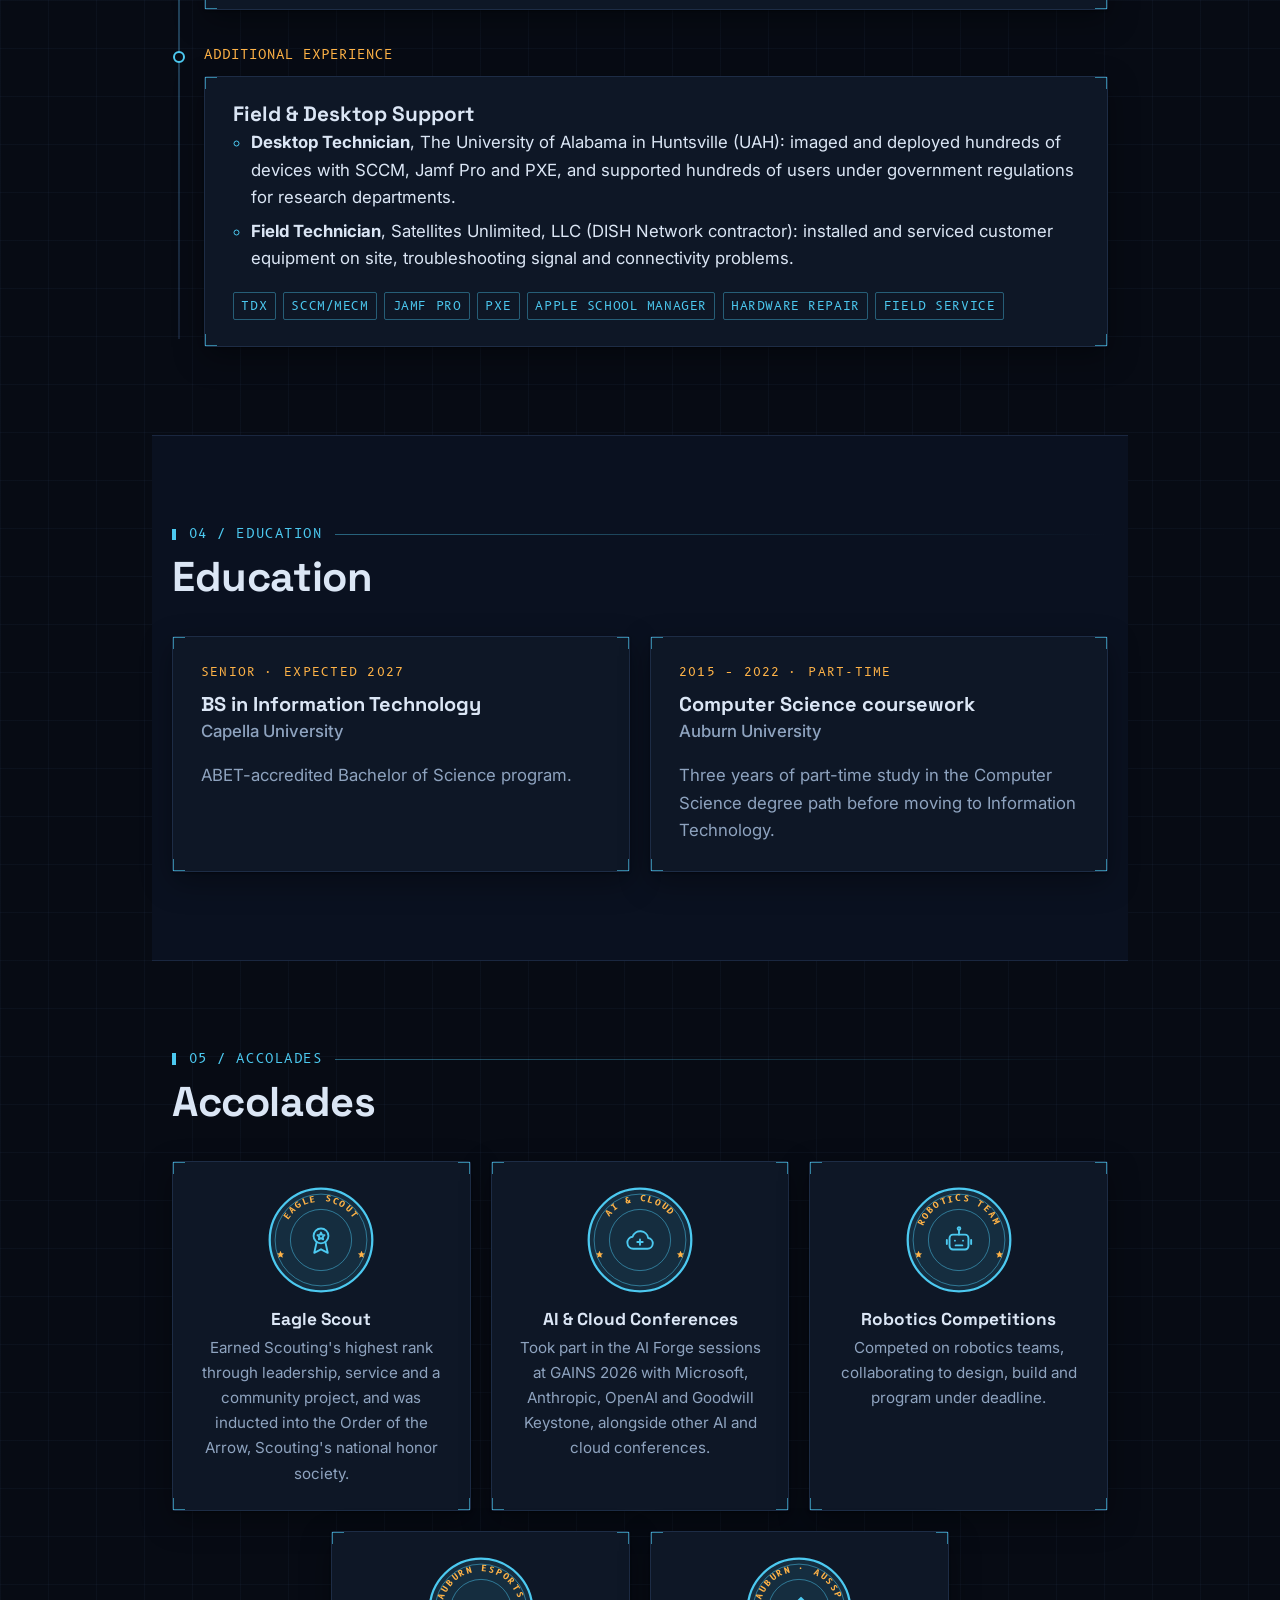
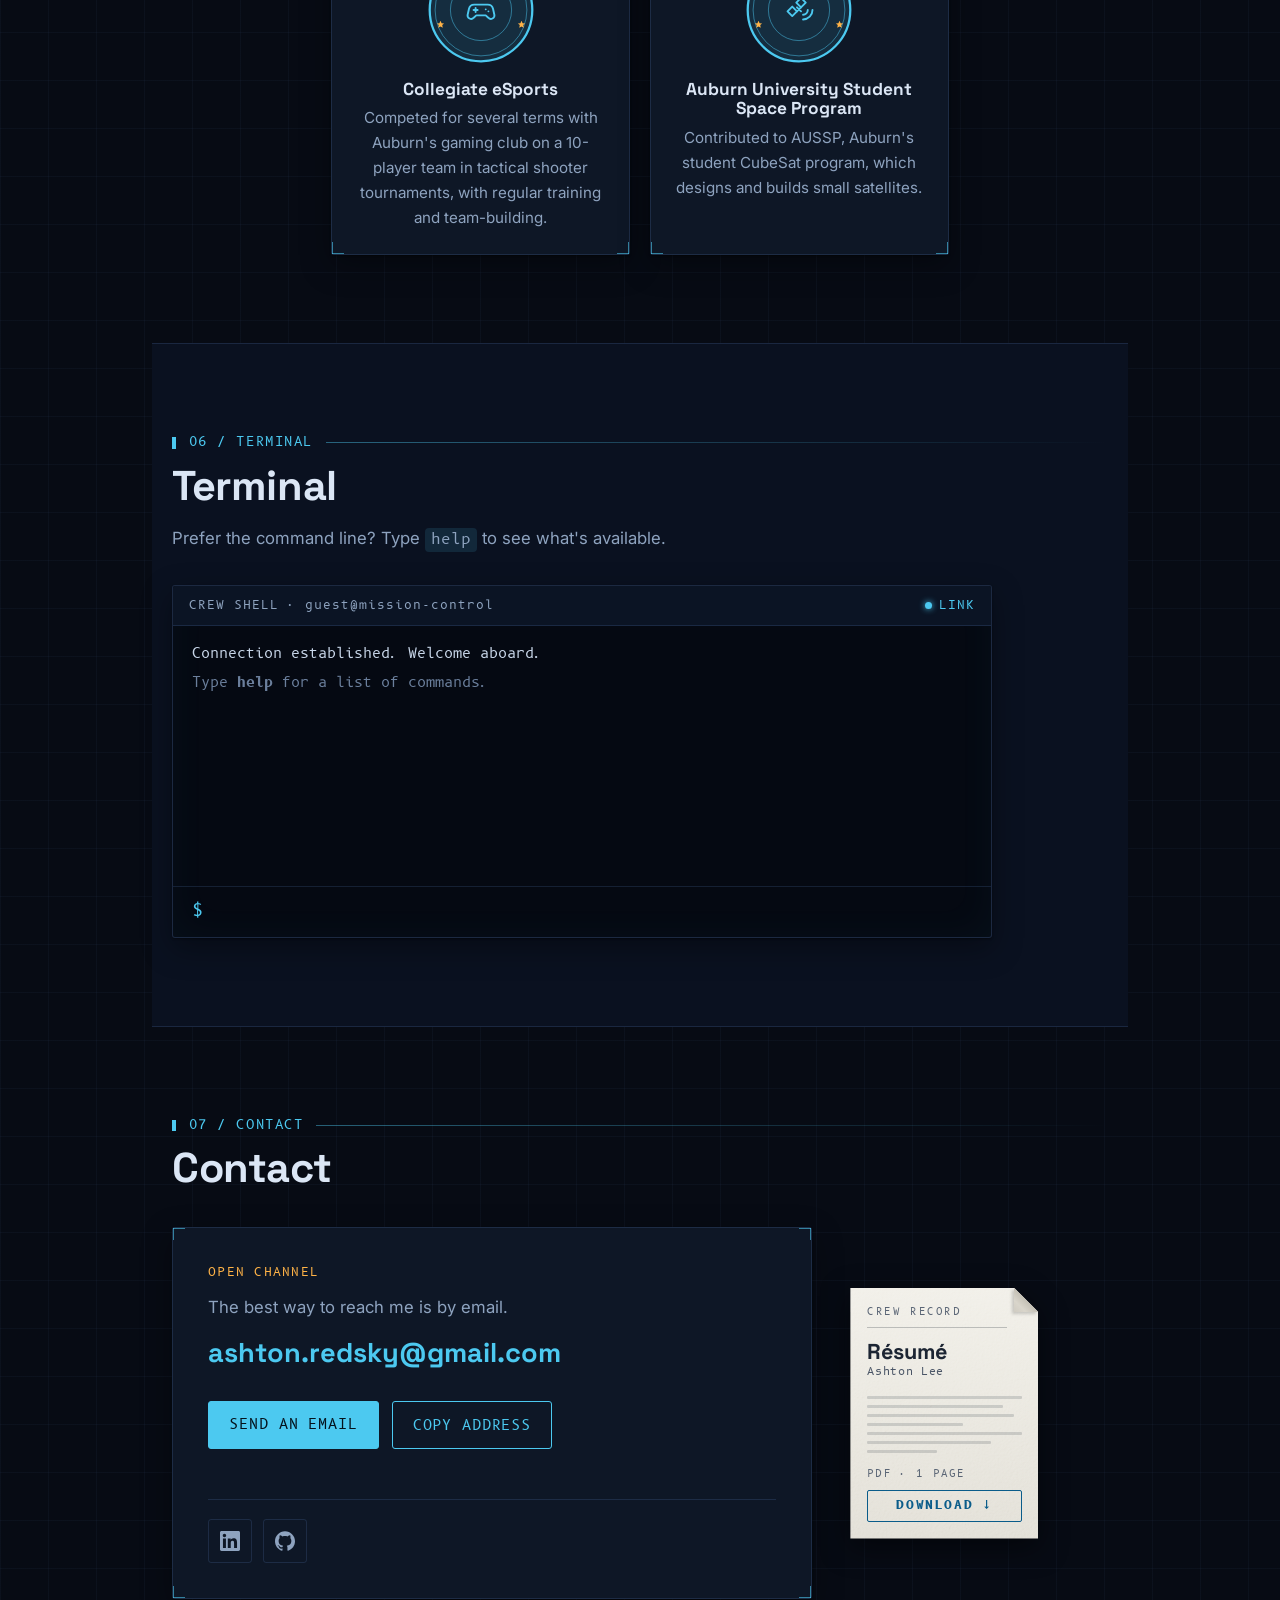
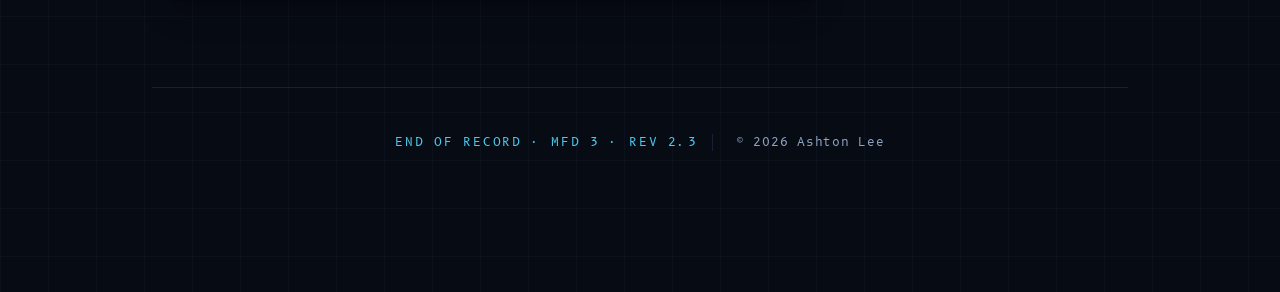
==== commit e6a325cd: "Add résumé download, sync content to the 2026 résumé, refine the MFD bezel (REV 2.3) - Résumé: one-p" ====
--- a/index.html
+++ b/index.html
@@ -262,7 +262,7 @@
           </div>
           <dl>
             <div><dt>Station</dt><dd>Alabama Goodwill Industries</dd></div>
-            <div><dt>Uptime</dt><dd>8+ years in IT</dd></div>
+            <div><dt>Uptime</dt><dd>10+ years in IT &amp; support</dd></div>
             <div><dt>Training</dt><dd>BSIT &middot; Senior</dd></div>
             <div><dt>Location</dt><dd>Huntsville, AL</dd></div>
           </dl>
@@ -284,17 +284,18 @@
       <div class="about-grid">
         <div class="about-text reveal">
           <p class="lead">
-            As network administrator at Alabama Goodwill Industries, I keep the network and the
-            people who depend on it connected and running. I came up through hands-on support:
+            As network administrator at Alabama Goodwill Industries, I keep a multi-site network and
+            the people who depend on it connected and running. I came up through hands-on support:
             five years as a remote Mac+ technician for Apple, three years as an enrollment counselor at
             Capella University (with stretch roles in operations and IT), and field and desktop work
-            along the way.
+            along the way. At Goodwill I've led our managed service provider migration, an Active
+            Directory domain cleanup and a round of cybersecurity updates.
           </p>
           <p>
             I enjoy problems that need both halves of the brain: tracking down why a network is
             misbehaving, designing a database that stays tidy, writing code that saves someone an
             afternoon, or planning a project so it lands on time. I'm now a senior in Capella
-            University's ABET-accredited Information Technology program.
+            University's ABET-accredited Information Technology program, graduating in 2027.
           </p>
           <p>
             Away from the rack, you'll find me on a motorcycle, playing guitar, or flying simulated
@@ -307,8 +308,8 @@
           <h3 class="panel-title">At a Glance</h3>
           <dl>
             <div><dt>Current Role</dt><dd>Network Administrator, Alabama Goodwill Industries</dd></div>
-            <div><dt>Experience</dt><dd>8+ years in IT and support</dd></div>
-            <div><dt>Studying</dt><dd>BS in Information Technology, Capella University (Senior)</dd></div>
+            <div><dt>Experience</dt><dd>10+ years in IT and customer-facing support</dd></div>
+            <div><dt>Studying</dt><dd>BS in Information Technology, Capella University (Senior, expected 2027)</dd></div>
             <div><dt>Based In</dt><dd>Huntsville, Alabama</dd></div>
             <div><dt>Off the Clock</dt><dd>Motorcycles, guitars, games &amp; flight sims</dd></div>
           </dl>
@@ -326,21 +327,21 @@
           <span class="skill-code" aria-hidden="true">SYS 01</span>
           <h3>Networking &amp; IT</h3>
           <p>Keeping networks, systems and the people using them healthy, from the rack to the help desk.</p>
-          <ul class="tags" aria-label="Tools"><li>VLANs</li><li>DHCP</li><li>DNS</li><li>TCP/IP</li><li>Subnetting</li><li>VPN</li><li>Routing</li><li>QoS</li></ul>
+          <ul class="tags" aria-label="Tools"><li>Ubiquiti</li><li>Cisco Meraki</li><li>Fortinet</li><li>Firewalls</li><li>Wi-Fi</li><li>VLANs</li><li>DHCP</li><li>DNS</li><li>TCP/IP</li><li>Subnetting</li><li>VPN</li><li>Routing</li><li>QoS</li></ul>
         </article>
 
         <article class="panel skill-card reveal">
           <span class="skill-code" aria-hidden="true">SYS 02</span>
           <h3>Identity &amp; Cloud</h3>
           <p>Managing the accounts, email and collaboration tools people sign in to every day.</p>
-          <ul class="tags" aria-label="Tools"><li>Active Directory</li><li>Entra ID (Azure AD)</li><li>Microsoft 365</li><li>Exchange</li><li>Teams</li><li>Google Workspace</li></ul>
+          <ul class="tags" aria-label="Tools"><li>Active Directory</li><li>Group Policy</li><li>Entra ID (Azure AD)</li><li>Intune</li><li>Microsoft 365</li><li>Exchange</li><li>Teams</li><li>SharePoint</li><li>Google Workspace</li></ul>
         </article>
 
         <article class="panel skill-card reveal">
           <span class="skill-code" aria-hidden="true">SYS 03</span>
           <h3>Servers &amp; Virtualization</h3>
           <p>Running and maintaining servers and the virtual machines that host the organization's services.</p>
-          <ul class="tags" aria-label="Tools"><li>VMware</li><li>Hyper-V</li><li>RDP</li></ul>
+          <ul class="tags" aria-label="Tools"><li>VMware</li><li>Hyper-V</li><li>RDP</li><li>Backups</li><li>Network Monitoring</li><li>Server Rack Builds</li></ul>
         </article>
 
         <article class="panel skill-card reveal">
@@ -353,15 +354,15 @@
         <article class="panel skill-card reveal">
           <span class="skill-code" aria-hidden="true">SYS 05</span>
           <h3>Technical Support</h3>
-          <p>Eight years of helping people on the phone, remotely and in person, and explaining the fix in plain language.</p>
-          <ul class="tags" aria-label="Tools"><li>Zendesk</li><li>TDX</li><li>Salesforce</li><li>RMM</li><li>Datto</li><li>RDP</li></ul>
+          <p>Ten years of helping people on the phone, remotely and in person, and explaining the fix in plain language.</p>
+          <ul class="tags" aria-label="Tools"><li>Zendesk</li><li>TDX</li><li>Salesforce</li><li>Jira</li><li>Datto RMM</li><li>RDP</li><li>Windows</li><li>macOS</li><li>iOS</li><li>ChromeOS</li><li>Linux</li></ul>
         </article>
 
         <article class="panel skill-card reveal">
           <span class="skill-code" aria-hidden="true">SYS 06</span>
           <h3>Hardware &amp; Field Service</h3>
           <p>Diagnosing, repairing and installing equipment, from campus workstations to on-site customer setups.</p>
-          <ul class="tags" aria-label="Tools"><li>SCCM/MECM</li><li>Jamf</li><li>BitLocker</li></ul>
+          <ul class="tags" aria-label="Tools"><li>SCCM/MECM</li><li>Jamf Pro</li><li>Apple School Manager</li><li>PXE Imaging</li><li>PC &amp; Apple Repair</li><li>Security Cameras</li><li>VoIP</li></ul>
         </article>
 
         <article class="panel skill-card reveal">
@@ -375,14 +376,14 @@
           <span class="skill-code" aria-hidden="true">SYS 08</span>
           <h3>Programming</h3>
           <p>Writing clear, working code to automate the boring parts and build useful tools.</p>
-          <ul class="tags" aria-label="Tools"><li>PowerShell</li><li>Python</li><li>Ruby</li><li>Lua</li><li>C++</li><li>C#</li><li>Java</li></ul>
+          <ul class="tags" aria-label="Tools"><li>PowerShell</li><li>Python</li><li>SQL</li><li>C#</li><li>C++</li><li>Java</li><li>Ruby</li><li>Lua</li></ul>
         </article>
 
         <article class="panel skill-card reveal">
           <span class="skill-code" aria-hidden="true">SYS 09</span>
           <h3>Software Development</h3>
           <p>Taking an idea from requirements through design, build, testing and release.</p>
-          <ul class="tags" aria-label="Tools"><li>GitHub</li><li>APIs</li><li>SharePoint</li></ul>
+          <ul class="tags" aria-label="Tools"><li>Git</li><li>GitHub</li><li>APIs</li><li>SharePoint</li></ul>
         </article>
 
         <article class="panel skill-card reveal">
@@ -413,72 +414,69 @@
       <p class="section-kicker reveal">03 / Experience</p>
       <h2 class="section-title reveal">Experience</h2>
 
-      <!-- Newest first. Add exact dates to each .mission-when when you have them, e.g. "Jan 2023 – Present". -->
+      <!-- Newest first. Kept in step with the PDF résumé (resume/Ashton-Lee-Resume.pdf). -->
       <ol class="timeline">
         <li class="mission is-current reveal">
-          <p class="mission-when">Current role</p> <!-- DATES: add your start month/year -->
+          <p class="mission-when">Jan 2026 &ndash; Present</p>
           <div class="panel mission-card">
             <h3>Network Administrator</h3>
             <p class="mission-org">Alabama Goodwill Industries</p>
             <ul class="mission-points">
-              <li>Administer and maintain the organization's network infrastructure, including switches, routers, firewalls and wireless, keeping locations and staff connected.</li>
-              <li>Monitor network health and performance, and diagnose outages and connectivity problems across sites.</li>
-              <li>Manage user accounts, access and security practices to protect the organization's systems and data.</li>
-              <li>Plan and carry out network and IT improvements, coordinating with staff to keep downtime to a minimum.</li>
-              <li>Document configurations and procedures so fixes are repeatable and knowledge is shared.</li>
+              <li>Administer multi-site wired and wireless networks on Ubiquiti, Meraki and Fortinet switches, routers and firewalls.</li>
+              <li>Manage Microsoft 365, Active Directory, Entra ID and Intune for accounts, access, devices and security policy.</li>
+              <li>Led the organization's managed service provider (MSP) migration, coordinating the transition of IT systems and support.</li>
+              <li>Completed an Active Directory domain cleanup and implemented cybersecurity updates to strengthen security posture.</li>
+              <li>Monitor network health and diagnose outages across sites; build server racks and maintain security cameras, VoIP and backups.</li>
+              <li>Rebuilt internal office tools and documented configurations and procedures; serve as the help desk escalation point.</li>
             </ul>
             <ul class="tags" aria-label="Skills used">
-              <li>VLANs</li><li>DHCP / DNS</li><li>TCP/IP</li><li>Routing</li><li>VPN</li><li>QoS</li><li>Tool Development</li><li>Project Planning</li>
+              <li>Ubiquiti</li><li>Meraki</li><li>Fortinet</li><li>VLANs</li><li>DHCP / DNS</li><li>Microsoft 365</li><li>Entra ID</li><li>Intune</li><li>Active Directory</li><li>Tool Development</li>
             </ul>
           </div>
         </li>
 
         <li class="mission reveal">
-          <p class="mission-when">3 years</p> <!-- DATES -->
+          <p class="mission-when">Feb 2022 &ndash; Apr 2025</p>
           <div class="panel mission-card">
             <h3>Enrollment Counselor</h3>
             <p class="mission-org">Capella University</p>
             <ul class="mission-points">
-              <li>Guided prospective students through the enrollment process, from first inquiry to registration, in a fast-paced, goal-driven environment.</li>
-              <li>Explained programs, admission requirements and next steps clearly to people from a wide range of backgrounds.</li>
-              <li>Kept student records accurate in enrollment systems while following privacy and compliance requirements.</li>
-              <li>Managed a high volume of calls, emails and follow-ups through careful organization and time management.</li>
-              <li>Took on stretch roles with the operations and IT teams alongside core counseling duties, helping improve processes and resolve technical issues.</li>
+              <li>Consistently ranked in the upper percentile of company metrics for converting applicants to registered students.</li>
+              <li>Maintained fast response times and strong adherence across a high volume of students in Salesforce.</li>
+              <li>Took on operations and IT stretch roles, resolving technical issues and piloting new software and AI tools.</li>
             </ul>
             <ul class="tags" aria-label="Skills used">
-              <li>Salesforce</li><li>Power BI</li><li>Analytics</li><li>Operations</li><li>VPN</li>
+              <li>Salesforce</li><li>Power BI</li><li>Analytics</li><li>Operations</li><li>AI Tools</li>
             </ul>
           </div>
         </li>
 
         <li class="mission reveal">
-          <p class="mission-when">5 years &middot; Remote</p> <!-- DATES -->
+          <p class="mission-when">Jun 2016 &ndash; May 2021 &middot; Remote</p>
           <div class="panel mission-card">
             <h3>Mac+ Technician</h3>
             <p class="mission-org">Apple Inc.</p>
             <ul class="mission-points">
-              <li>Provided remote technical support to Mac customers, diagnosing hardware, software and macOS issues.</li>
-              <li>Troubleshot problems step by step with customers of every skill level, explaining technical issues in plain language.</li>
-              <li>Resolved issues with networking and connectivity, Apple accounts, backups and system performance.</li>
-              <li>Documented cases accurately and escalated complex issues to senior support when needed.</li>
-              <li>Handled a steady volume of cases while maintaining high customer satisfaction.</li>
+              <li>Supported macOS, Apple hardware, networking, backups and account security remotely with high customer satisfaction.</li>
+              <li>Frequently performed above company-average metrics, escalating complex issues and documenting cases accurately.</li>
+              <li>Wrote troubleshooting resources for teams and coached peers, partnering with managers to improve team performance.</li>
             </ul>
             <ul class="tags" aria-label="Skills used">
-              <li>macOS</li><li>Hardware Diagnostics</li><li>Remote Support</li><li>Networking</li><li>Customer Service</li>
+              <li>macOS</li><li>Hardware Diagnostics</li><li>Remote Support</li><li>Networking</li><li>Coaching</li>
             </ul>
           </div>
         </li>
 
         <li class="mission reveal">
-          <p class="mission-when">Additional experience</p> <!-- DATES -->
+          <p class="mission-when">Additional experience</p>
           <div class="panel mission-card">
             <h3>Field &amp; Desktop Support</h3>
             <ul class="mission-points">
-              <li><strong>Desktop Technician</strong>, University of Alabama in Huntsville (UAH): set up and maintained campus workstations, repaired hardware, and supported faculty, staff and students with software and connectivity issues.</li>
-              <li><strong>Contract Technician</strong>, DISH Network: installed, configured and serviced customer equipment on site, troubleshooting signal and connectivity problems and explaining the setup to customers.</li>
+              <li><strong>Desktop Technician</strong>, The University of Alabama in Huntsville (UAH): imaged and deployed hundreds of devices with SCCM, Jamf Pro and PXE, and supported hundreds of users under government regulations for research departments.</li>
+              <li><strong>Field Technician</strong>, Satellites Unlimited, LLC (DISH Network contractor): installed and serviced customer equipment on site, troubleshooting signal and connectivity problems.</li>
             </ul>
             <ul class="tags" aria-label="Skills used">
-              <li>TDX</li><li>SCCM/MECM</li><li>Jamf</li><li>Apple School Manager</li><li>Desktop Support</li><li>Hardware Repair</li><li>Field Service</li>
+              <li>TDX</li><li>SCCM/MECM</li><li>Jamf Pro</li><li>PXE</li><li>Apple School Manager</li><li>Hardware Repair</li><li>Field Service</li>
             </ul>
           </div>
         </li>
@@ -492,17 +490,17 @@
 
       <div class="edu-grid">
         <article class="panel edu-card reveal">
-          <p class="card-label">In progress &middot; Senior</p>
+          <p class="card-label">Senior &middot; Expected 2027</p>
           <h3>BS in Information Technology</h3>
           <p class="mission-org">Capella University</p>
           <p>ABET-accredited Bachelor of Science program.</p>
         </article>
 
         <article class="panel edu-card reveal">
-          <p class="card-label">3 years of study</p>
+          <p class="card-label">2015 &ndash; 2022 &middot; Part-time</p>
           <h3>Computer Science coursework</h3>
           <p class="mission-org">Auburn University</p>
-          <p>Three years in the Computer Science degree path before moving to Information Technology.</p>
+          <p>Three years of part-time study in the Computer Science degree path before moving to Information Technology.</p>
         </article>
       </div>
     </section>
@@ -524,7 +522,7 @@
             <g class="patch-icon" transform="translate(42 42) scale(1.5)"><circle cx="12" cy="9" r="5.5"/><path d="M8.8 13.5 7 21.5l5-2.6 5 2.6-1.8-8"/><path d="m12 6.5.8 1.7 1.8.2-1.3 1.3.3 1.8-1.6-.9-1.6.9.3-1.8-1.3-1.3 1.8-.2z"/></g>
           </svg>
           <h3>Eagle Scout</h3>
-          <p>Earned Scouting's highest rank through leadership, service and a community project.</p>
+          <p>Earned Scouting's highest rank through leadership, service and a community project, and was inducted into the Order of the Arrow, Scouting's national honor society.</p>
         </article>
 
         <article class="panel accolade-card reveal">
@@ -580,7 +578,7 @@
             <g class="patch-icon" transform="translate(42 42) scale(1.5)"><path d="m10 6.5 3.5-3.5 3.5 3.5-3.5 3.5zM7 9.5l3.5 3.5L7 16.5 3.5 13z"/><path d="m10.5 10 3 3M13.5 10l-3 3"/><path d="M15 15.5a3.5 3.5 0 0 0 3.5-3.5M15 19a7 7 0 0 0 7-7"/></g>
           </svg>
           <h3>Auburn University Student Space Program</h3>
-          <p>Contributed briefly to AUSSP, Auburn's student CubeSat program, which designs and builds small satellites.</p>
+          <p>Contributed to AUSSP, Auburn's student CubeSat program, which designs and builds small satellites.</p>
         </article>
       </div>
     </section>
@@ -612,6 +610,7 @@
       <p class="section-kicker reveal">07 / Contact</p>
       <h2 class="section-title reveal">Contact</h2>
 
+      <div class="contact-row">
       <div class="panel contact-card reveal">
         <p class="card-label">Open channel</p>
         <p class="contact-lead">The best way to reach me is by email.</p>
@@ -630,12 +629,25 @@
           </a>
         </div>
       </div>
+
+      <!-- The résumé as a printed kneeboard page; downloads the PDF (also the "resume" command) -->
+      <a class="resume-page reveal" href="resume/Ashton-Lee-Resume.pdf" download="Ashton-Lee-Resume.pdf" aria-label="Download résumé, PDF, 1 page">
+        <span class="page-sheet">
+          <span class="page-head">Crew record</span>
+          <span class="page-title">Résumé</span>
+          <span class="page-name">Ashton Lee</span>
+          <span class="page-lines" aria-hidden="true"><i></i><i></i><i></i><i></i><i></i><i></i><i></i></span>
+          <span class="page-meta">PDF &middot; 1 page</span>
+          <span class="page-action">Download <span aria-hidden="true">&darr;</span></span>
+        </span>
+      </a>
+      </div>
     </section>
 
   </main>
 
   <footer class="site-footer">
-    <p><span class="footer-code">END OF RECORD · MFD 3 · REV 2.2</span> &copy; <span id="year"></span> Ashton Lee</p>
+    <p><span class="footer-code">END OF RECORD · MFD 3 · REV 2.3</span> &copy; <span id="year"></span> Ashton Lee</p>
   </footer>
 
   <script src="js/eggs.js"></script>
--- a/css/style.css
+++ b/css/style.css
@@ -346,6 +346,11 @@
   height: clamp(3.4rem, 8vw, 5.6rem);
 }
 
+/* Clicking it sends a broadcast across the network (main.js), so show it's clickable */
+@media (prefers-reduced-motion: no-preference) {
+  .net-sphere { cursor: pointer; }
+}
+
 @media print {
   .net-sphere { display: none; }
 }
@@ -962,6 +967,145 @@
   padding: 2.2rem;
 }
 
+/* The contact card with the résumé page beside it (stacked on narrow screens) */
+.contact-row {
+  display: flex;
+  flex-wrap: wrap;
+  align-items: center;
+  gap: 1.8rem 2.4rem;
+}
+
+.contact-row .contact-card { flex: 1 1 420px; }
+
+/* Once the page drops below the card, centre it */
+@media (max-width: 700px) {
+  .resume-page { margin: 0 auto; }
+}
+
+/* ----- Résumé download: a printed kneeboard page with a dog-eared corner ----- */
+/* The <a> casts the shadow and the inner sheet is clipped to the page shape: a clip-path
+   would cut a drop-shadow off too, so the two jobs live on different elements. */
+.resume-page {
+  --fold: 24px;
+  flex: none;
+  display: block;
+  width: 188px;
+  text-decoration: none;
+  filter: drop-shadow(0 8px 14px rgba(0, 0, 0, 0.5));
+  transition: filter 0.2s;
+}
+
+.resume-page:hover,
+.resume-page:focus-visible {
+  filter: drop-shadow(0 10px 20px rgba(0, 0, 0, 0.6)) drop-shadow(0 0 1px var(--accent));
+}
+
+.resume-page:focus-visible { outline: none; }
+
+.page-sheet {
+  position: relative;
+  display: flex;
+  flex-direction: column;
+  aspect-ratio: 8.5 / 11;   /* US letter */
+  padding: 1rem 1.05rem 1.05rem;
+  /* Off-white paper, a touch darker toward the bottom, with fine grain from the powder noise */
+  background:
+    var(--powder) 0 0 / 240px 240px,
+    linear-gradient(180deg, #f1efe8, #e2dfd6);
+  background-blend-mode: soft-light, normal;
+  color: #1c2533;
+  font-family: var(--font-mfd);
+  clip-path: polygon(0 0, calc(100% - var(--fold)) 0, 100% var(--fold), 100% 100%, 0 100%);
+}
+
+/* The folded-over corner: the back of the paper, a little darker, with a crease shadow */
+.page-sheet::before {
+  content: '';
+  position: absolute;
+  top: 0;
+  right: 0;
+  width: var(--fold);
+  height: var(--fold);
+  background: linear-gradient(225deg, transparent 50%, #c4c0b5 50%, #d9d5cb 75%, #cfcbc1);
+  box-shadow: -2px 2px 3px rgba(0, 0, 0, 0.18);
+}
+
+.page-head {
+  font-size: 0.62rem;
+  letter-spacing: 0.16em;
+  text-transform: uppercase;
+  color: #5a6575;
+  padding-bottom: 0.45rem;
+  border-bottom: 1px solid rgba(28, 37, 51, 0.25);
+  margin-right: calc(var(--fold) - 0.6rem);   /* clear of the fold */
+}
+
+.page-title {
+  margin-top: 0.7rem;
+  font-family: var(--font-display);
+  font-size: 1.35rem;
+  font-weight: 700;
+  line-height: 1.1;
+}
+
+.page-name {
+  font-size: 0.7rem;
+  letter-spacing: 0.06em;
+  color: #4a5566;
+}
+
+/* Faint "text" lines of different lengths, so it reads as a printed page at a glance */
+.page-lines {
+  display: flex;
+  flex-direction: column;
+  gap: 6px;
+  margin: 0.9rem 0 auto;
+}
+
+.page-lines i {
+  display: block;
+  height: 3px;
+  border-radius: 1px;
+  background: rgba(28, 37, 51, 0.16);
+}
+
+.page-lines i:nth-child(1) { width: 100%; }
+.page-lines i:nth-child(2) { width: 88%; }
+.page-lines i:nth-child(3) { width: 95%; }
+.page-lines i:nth-child(4) { width: 62%; }
+.page-lines i:nth-child(5) { width: 100%; }
+.page-lines i:nth-child(6) { width: 80%; }
+.page-lines i:nth-child(7) { width: 45%; }
+
+.page-meta {
+  margin-top: 0.8rem;
+  font-size: 0.62rem;
+  letter-spacing: 0.12em;
+  text-transform: uppercase;
+  color: #5a6575;
+}
+
+/* A stamped box along the bottom; it fills in on hover */
+.page-action {
+  margin-top: 0.45rem;
+  padding: 0.35rem 0.5rem;
+  border: 1.5px solid #0a5c8a;
+  border-radius: 2px;
+  color: #0a5c8a;
+  font-size: 0.72rem;
+  font-weight: 700;
+  letter-spacing: 0.14em;
+  text-align: center;
+  text-transform: uppercase;
+  transition: background-color 0.2s, color 0.2s;
+}
+
+.resume-page:hover .page-action,
+.resume-page:focus-visible .page-action {
+  background: #0a5c8a;
+  color: #f1efe8;
+}
+
 .contact-lead {
   color: var(--muted);
   margin: 0 0 0.6rem;
@@ -1081,7 +1225,9 @@
   --lb-bottom: 34px;
   --lb-side: 88px;
   --chrome-y: calc(var(--bz-top) + var(--lb-top) + var(--lb-bottom) + var(--bz-bottom));
-  --bezel: #1f2125;
+  --bezel: #272a2f;     /* dark anodized aluminium */
+  --screen-radius: 8px; /* corners of the glass opening */
+  --chamfer: 7px;       /* the bevelled wall where the frame steps down to the glass */
   --phos: #6ad4ff;                       /* blue phosphor, matching the site's cyan */
   --phos-dim: rgba(106, 212, 255, 0.45);
   --phos-line: rgba(106, 212, 255, 0.22);
@@ -1090,6 +1236,8 @@
   /* B612 was designed by Airbus for cockpit displays */
   /* Brushed-metal grain: noise stretched far sideways, so it reads as fine horizontal streaks */
   --brushed: url("data:image/svg+xml,%3Csvg xmlns='http://www.w3.org/2000/svg' width='600' height='60'%3E%3Cfilter id='b' x='0' y='0' width='100%25' height='100%25'%3E%3CfeTurbulence type='fractalNoise' baseFrequency='0.002 1.6' numOctaves='2' stitchTiles='stitch'/%3E%3CfeColorMatrix values='0.7 0 0 0 0.15 0.7 0 0 0 0.15 0.7 0 0 0 0.15 0 0 0 0 1'/%3E%3C/filter%3E%3Crect width='100%25' height='100%25' filter='url(%23b)'/%3E%3C/svg%3E");
+  /* The same grain turned upright, for the side bars (each bar is brushed along its length) */
+  --brushed-v: url("data:image/svg+xml,%3Csvg xmlns='http://www.w3.org/2000/svg' width='60' height='600'%3E%3Cfilter id='b' x='0' y='0' width='100%25' height='100%25'%3E%3CfeTurbulence type='fractalNoise' baseFrequency='1.6 0.002' numOctaves='2' stitchTiles='stitch'/%3E%3CfeColorMatrix values='0.7 0 0 0 0.15 0.7 0 0 0 0.15 0.7 0 0 0 0.15 0 0 0 0 1'/%3E%3C/filter%3E%3Crect width='100%25' height='100%25' filter='url(%23b)'/%3E%3C/svg%3E");
   --font-mfd: 'B612 Mono', var(--font-mono);
   --font-panel: 'B612', var(--font-display);
   /* Powder-coat grain: SVG noise lit from the top left, so the paint has a fine, bumpy sheen.
@@ -1111,7 +1259,7 @@
   position: absolute;
   inset: var(--bz-top) var(--bz-side) var(--bz-bottom);
   z-index: 3;
-  border-radius: 14px;
+  border-radius: var(--screen-radius);
   /* Reflections on the glass: a soft curved band along the top and a diagonal sheen */
   background:
     radial-gradient(120% 55% at 50% -12%, rgba(255, 255, 255, 0.05), rgba(255, 255, 255, 0) 62%),
@@ -1120,9 +1268,29 @@
   box-shadow:
     inset 0 0 0 1px rgba(0, 0, 0, 0.75),
     inset 0 3px 12px rgba(0, 0, 0, 0.5),
-    0 0 0 2px #08090b,
-    0 0 0 3px #3a3d43,
     0 0 0 100vmax var(--bezel);
+}
+
+/* The chamfer: a bevelled wall stepping down from the frame to the recessed glass. Light comes
+   from above, so the top wall faces away from it and sits in shadow while the bottom wall faces
+   up and catches it. A ring cut out of a gradient (the mask keeps only the padding).
+   It hangs off .mfd-rim so it's drawn over the brushed grain, which runs right up to the glass. */
+.mfd-rim::before {
+  content: '';
+  position: absolute;
+  top: calc(var(--bz-top) - var(--chamfer));
+  bottom: calc(var(--bz-bottom) - var(--chamfer));
+  left: calc(var(--bz-side) - var(--chamfer));
+  right: calc(var(--bz-side) - var(--chamfer));
+  padding: var(--chamfer);
+  border-radius: calc(var(--screen-radius) + var(--chamfer));
+  background:
+    linear-gradient(90deg, rgba(255, 255, 255, 0.05), rgba(0, 0, 0, 0) 12%, rgba(0, 0, 0, 0) 88%, rgba(0, 0, 0, 0.25)),
+    linear-gradient(180deg, #060708 0%, #121417 18%, #24272c 60%, #4a4f57 96%, #6a7079 100%);
+  -webkit-mask: linear-gradient(#000 0 0) content-box, linear-gradient(#000 0 0);
+  -webkit-mask-composite: xor;
+  mask: linear-gradient(#000 0 0) content-box exclude, linear-gradient(#000 0 0);
+  box-shadow: inset 0 0 0 1px rgba(0, 0, 0, 0.6);
 }
 
 /* RESET: the screen goes dark before the access screen comes back */
@@ -1130,42 +1298,86 @@
   background-color: #000;
 }
 
-/* The bezel's painted surface: powder-coat grain over the whole frame, with a hole cut
-   for the glass (the corners of that hole are hidden under the glass's rounded edge) */
+/* The bezel's brushed-metal surface, laid over the flat colour with soft-light blending.
+   Built like a machined frame: four bars mitred at the corners, each brushed along its length.
+   - ::before: the top and bottom bars, grain running sideways
+   - ::after: the side bars, grain running up and down
+   - .mfd-face itself blends them onto the frame, with a hole cut for the glass
+   Both bars carry the overall lighting (--light: bright at the top left, falling away to the
+   bottom right) and broad, soft bands of reflected light running ACROSS their grain: that
+   streaky sheen is what makes brushed metal read as metal rather than grey paint. */
 .mfd-face {
+  --in-x: var(--bz-side);   /* inner edges of the bars, at the glass */
+  --in-top: var(--bz-top);
+  --in-bottom: var(--bz-bottom);
+  --light:
+    radial-gradient(140% 110% at 0% 0%, rgba(255, 255, 255, 0.3), rgba(255, 255, 255, 0) 55%),
+    linear-gradient(150deg, rgba(0, 0, 0, 0) 45%, rgba(0, 0, 0, 0.42) 100%);
   position: absolute;
   inset: 0;
   z-index: 3;
-  /* Brushed metal: fine horizontal grain (noise stretched sideways), a few longer scratches,
-     and a soft sheen across the top and bottom where the light catches the brushing */
+  mix-blend-mode: soft-light;
+  opacity: 0.85;
+  -webkit-mask:
+    linear-gradient(#000 0 0),
+    linear-gradient(#000 0 0) var(--in-x) var(--in-top) / calc(100% - 2 * var(--in-x)) calc(100% - var(--in-top) - var(--in-bottom)) no-repeat;
+  -webkit-mask-composite: xor;
+  mask:
+    linear-gradient(#000 0 0),
+    linear-gradient(#000 0 0) var(--in-x) var(--in-top) / calc(100% - 2 * var(--in-x)) calc(100% - var(--in-top) - var(--in-bottom)) no-repeat;
+  mask-composite: exclude;
+}
+
+.mfd-face::before,
+.mfd-face::after {
+  content: '';
+  position: absolute;
+  inset: 0;
+}
+
+/* Top and bottom bars. The polygon traces the top trapezoid, runs back down the left edge
+   and traces the bottom one; the diagonal sides are the mitres at the corners. */
+.mfd-face::before {
   background:
-    linear-gradient(180deg, rgba(255, 255, 255, 0.22) 0%, rgba(255, 255, 255, 0) 7%,
-      rgba(255, 255, 255, 0) 93%, rgba(255, 255, 255, 0.14) 100%),
+    var(--light),
+    linear-gradient(90deg, rgba(255, 255, 255, 0) 6%, rgba(255, 255, 255, 0.2) 20%, rgba(255, 255, 255, 0) 33%,
+      rgba(255, 255, 255, 0) 57%, rgba(255, 255, 255, 0.13) 69%, rgba(255, 255, 255, 0) 82%),
     var(--brushed) 0 0 / 600px 40px,
     repeating-linear-gradient(180deg, rgba(255, 255, 255, 0.05) 0 1px, rgba(0, 0, 0, 0.06) 1px 2px, transparent 2px 3px),
     var(--powder) 0 0 / 240px 240px;
-  mix-blend-mode: soft-light;
-  opacity: 0.55;
-  -webkit-mask:
-    linear-gradient(#000 0 0),
-    linear-gradient(#000 0 0) var(--bz-side) var(--bz-top) / calc(100% - 2 * var(--bz-side)) calc(100% - var(--bz-top) - var(--bz-bottom)) no-repeat;
-  -webkit-mask-composite: xor;
-  mask:
-    linear-gradient(#000 0 0),
-    linear-gradient(#000 0 0) var(--bz-side) var(--bz-top) / calc(100% - 2 * var(--bz-side)) calc(100% - var(--bz-top) - var(--bz-bottom)) no-repeat;
-  mask-composite: exclude;
-}
-
-/* Light falling on the top of the bezel and its outer edge */
+  clip-path: polygon(
+    0 0, 100% 0, calc(100% - var(--in-x)) var(--in-top), var(--in-x) var(--in-top), 0 0,
+    0 100%, var(--in-x) calc(100% - var(--in-bottom)), calc(100% - var(--in-x)) calc(100% - var(--in-bottom)), 100% 100%, 0 100%);
+}
+
+/* Side bars: the same, turned upright */
+.mfd-face::after {
+  background:
+    var(--light),
+    linear-gradient(180deg, rgba(255, 255, 255, 0) 8%, rgba(255, 255, 255, 0.18) 26%, rgba(255, 255, 255, 0) 40%,
+      rgba(255, 255, 255, 0) 60%, rgba(255, 255, 255, 0.11) 73%, rgba(255, 255, 255, 0) 86%),
+    var(--brushed-v) 0 0 / 40px 600px,
+    repeating-linear-gradient(90deg, rgba(255, 255, 255, 0.05) 0 1px, rgba(0, 0, 0, 0.06) 1px 2px, transparent 2px 3px),
+    var(--powder) 0 0 / 240px 240px;
+  clip-path: polygon(
+    0 0, var(--in-x) var(--in-top), var(--in-x) calc(100% - var(--in-bottom)), 0 100%, 0 0,
+    100% 0, 100% 100%, calc(100% - var(--in-x)) calc(100% - var(--in-bottom)), calc(100% - var(--in-x)) var(--in-top), 100% 0);
+}
+
+/* The frame's outer edge, bevelled: the top and left faces catch the light, the bottom and
+   right fall into shadow, and the surface darkens slightly as it rolls off toward the edge */
 .mfd-rim {
   position: absolute;
   inset: 0;
   z-index: 4;
   border-radius: inherit;
   box-shadow:
-    inset 0 1px 0 rgba(255, 255, 255, 0.1),
-    inset 0 0 0 1px rgba(0, 0, 0, 0.8),
-    inset 0 70px 90px -70px rgba(255, 255, 255, 0.06);
+    inset 0 0 0 1px rgba(0, 0, 0, 0.85),
+    inset 0 2px 0 1px rgba(255, 255, 255, 0.11),
+    inset 2px 0 0 1px rgba(255, 255, 255, 0.05),
+    inset 0 -2px 0 1px rgba(0, 0, 0, 0.55),
+    inset -2px 0 0 1px rgba(0, 0, 0, 0.35),
+    inset 0 0 18px rgba(0, 0, 0, 0.45);
 }
 
 /* Dzus fasteners in the corners */
@@ -1487,7 +1699,7 @@
   inset: var(--bz-top) var(--bz-side) var(--bz-bottom);
   z-index: 1;
   overflow: hidden;
-  border-radius: 14px;
+  border-radius: var(--screen-radius);
   background: radial-gradient(ellipse at center, #051421 0%, #030c16 60%, #01040a 100%);
   color: var(--phos);
   font-family: var(--font-mfd);
@@ -1687,11 +1899,11 @@
     --bz-side: 8px;
     --lb-top: 26px;
     --lb-bottom: 26px;
+    --screen-radius: 6px;
+    --chamfer: 4px;
   }
 
   .osb { width: 34px; height: 21px; }
-  .mfd-glass,
-  .crt { border-radius: 10px; }
   .mfd-screw { width: 8px; height: 8px; }
   .mfd-screw::after { top: 3px; }
   .mfd-labels { font-size: 9.5px; letter-spacing: 0.04em; }
@@ -1840,7 +2052,7 @@
   z-index: 2;
   display: none;
   overflow: hidden;
-  border-radius: 14px;
+  border-radius: var(--screen-radius);
 }
 
 .mfd.power-down .mfd-blackout,
@@ -1905,7 +2117,7 @@
   display: none;
   place-items: center;
   overflow: hidden;
-  border-radius: 14px;
+  border-radius: var(--screen-radius);
   background:
     linear-gradient(90deg, #000 0 12.5%, #1c1c1c 12.5% 25%, #383838 25% 37.5%, #555 37.5% 50%,
       #717171 50% 62.5%, #8e8e8e 62.5% 75%, #aaa 75% 87.5%, #c6c6c6 87.5%) bottom / 100% 26px no-repeat,
@@ -2125,12 +2337,27 @@
   --panel-text: #9ea4ad;
 }
 
+/* Each key sits in a well cut into the frame: a dark pocket (--well), its top edge in shadow
+   and its bottom lip catching the light. The lip and shadow are the same ring nudged 1px
+   down or up, so only a sliver of each shows. */
+:root {
+  --well:
+    0 0 0 5px #121316,               /* the pocket */
+    0 -1px 0 5px #060708,            /* top inner wall, in shadow */
+    0 1px 0 5px #474c54;             /* bottom lip, lit from above */
+}
+
+/* Slimmer wells round the smaller phone keys (after the rule above, so it wins) */
+@media (max-width: 600px) {
+  :root { --well: 0 0 0 4px #121316, 0 -1px 0 4px #060708, 0 1px 0 4px #474c54; }
+}
+
 .osb {
   box-shadow:
     0 0 0 1px var(--panel-edge),     /* light through the gap round the key */
-    0 0 7px 2px var(--panel-halo),   /* spilling onto the bezel */
-    0 0 0 4px #27292d,
-    0 2px 0 4px #141518,
+    0 0 7px 2px var(--panel-halo),   /* spilling out of the well onto the bezel */
+    0 2px 2px 1px rgba(0, 0, 0, 0.55),   /* the key's shadow on the floor of the well */
+    var(--well),
     inset 0 1px 0 rgba(255, 255, 255, 0.16),
     inset 0 -2px 3px rgba(0, 0, 0, 0.35);
   transition: box-shadow 0.15s;
@@ -2140,19 +2367,19 @@
   box-shadow:
     0 0 0 1px var(--panel-hot),
     0 0 9px 3px var(--panel-halo),
-    0 0 0 4px #27292d,
-    0 2px 0 4px #141518,
+    0 2px 2px 1px rgba(0, 0, 0, 0.55),
+    var(--well),
     inset 0 1px 0 rgba(255, 255, 255, 0.18),
     inset 0 -2px 3px rgba(0, 0, 0, 0.35);
 }
 
-/* A press flares the light as the key sinks */
+/* A press flares the light as the key sinks (its shadow tucks in under it) */
 .osb:active {
   box-shadow:
     0 0 0 1px var(--phos),
     0 0 12px 4px var(--panel-hot),
-    0 0 0 4px #27292d,
-    0 1px 0 4px #141518,
+    0 1px 1px rgba(0, 0, 0, 0.6),
+    var(--well),
     inset 0 1px 2px rgba(0, 0, 0, 0.4);
 }
 
@@ -2160,7 +2387,8 @@
   box-shadow:
     0 0 0 1px var(--panel-edge),
     0 0 6px 2px var(--panel-halo),
-    0 0 0 3px #26282c,
+    0 2px 2px 1px rgba(0, 0, 0, 0.55),
+    var(--well),
     inset 0 1px 0 rgba(255, 255, 255, 0.15);
 }
 
@@ -2179,7 +2407,7 @@
   z-index: 2;
   display: none;
   overflow: hidden;
-  border-radius: 14px 14px 0 0;
+  border-radius: var(--screen-radius) var(--screen-radius) 0 0;
   background: radial-gradient(ellipse at center, #04111c 0%, #020a12 60%, #010307 100%);
   pointer-events: auto;
   touch-action: none;
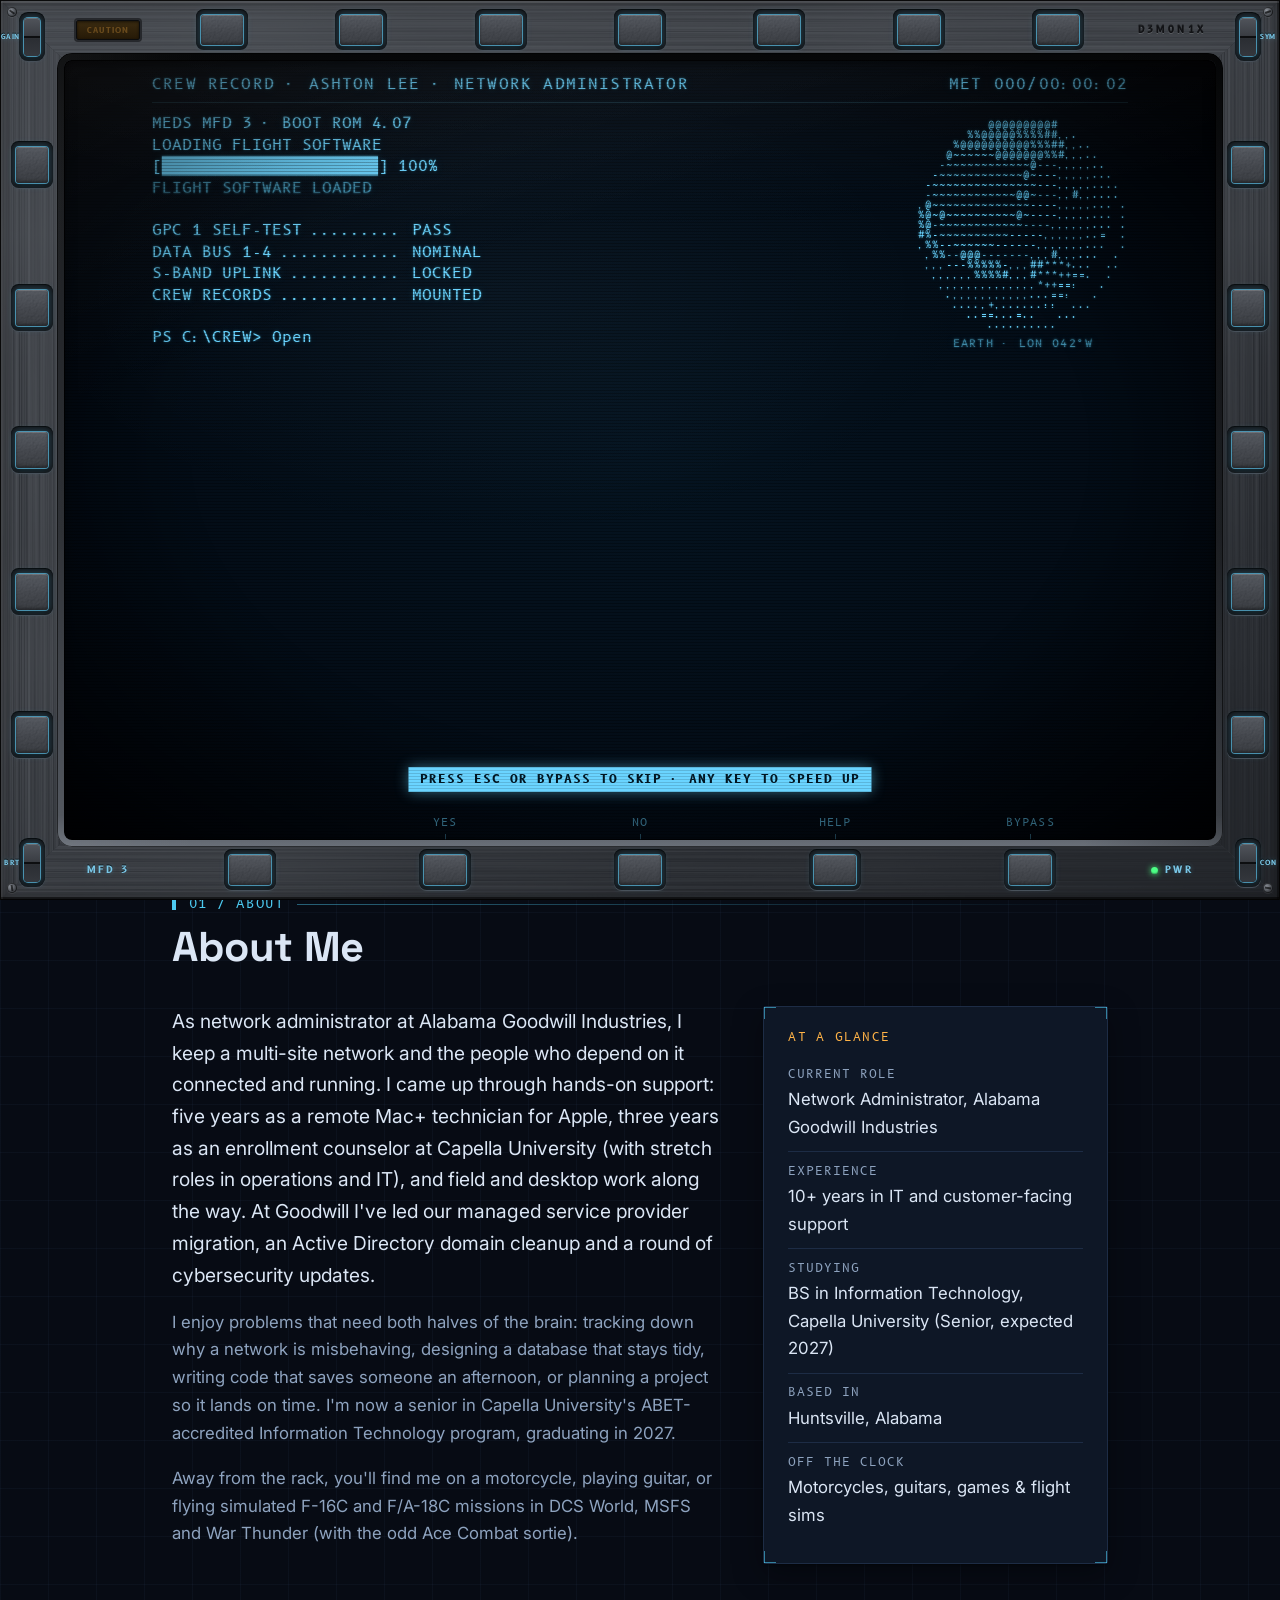
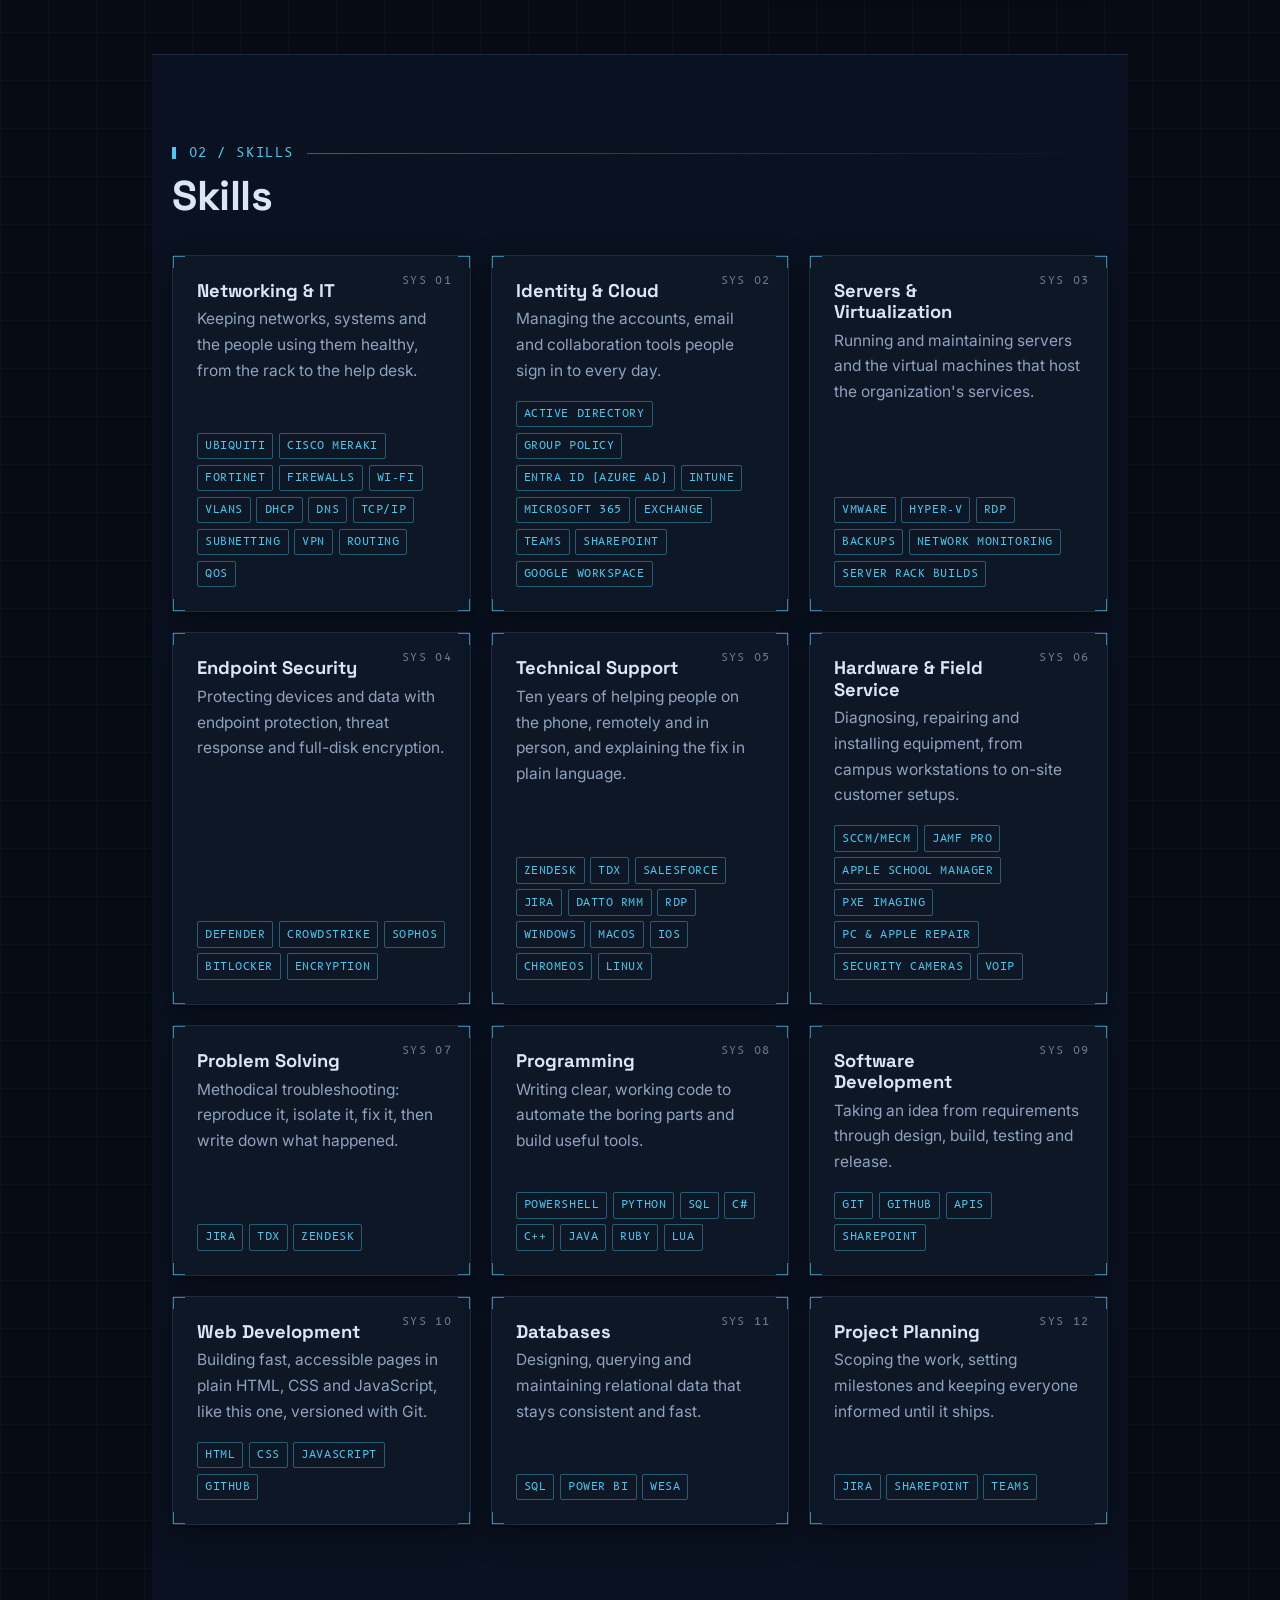
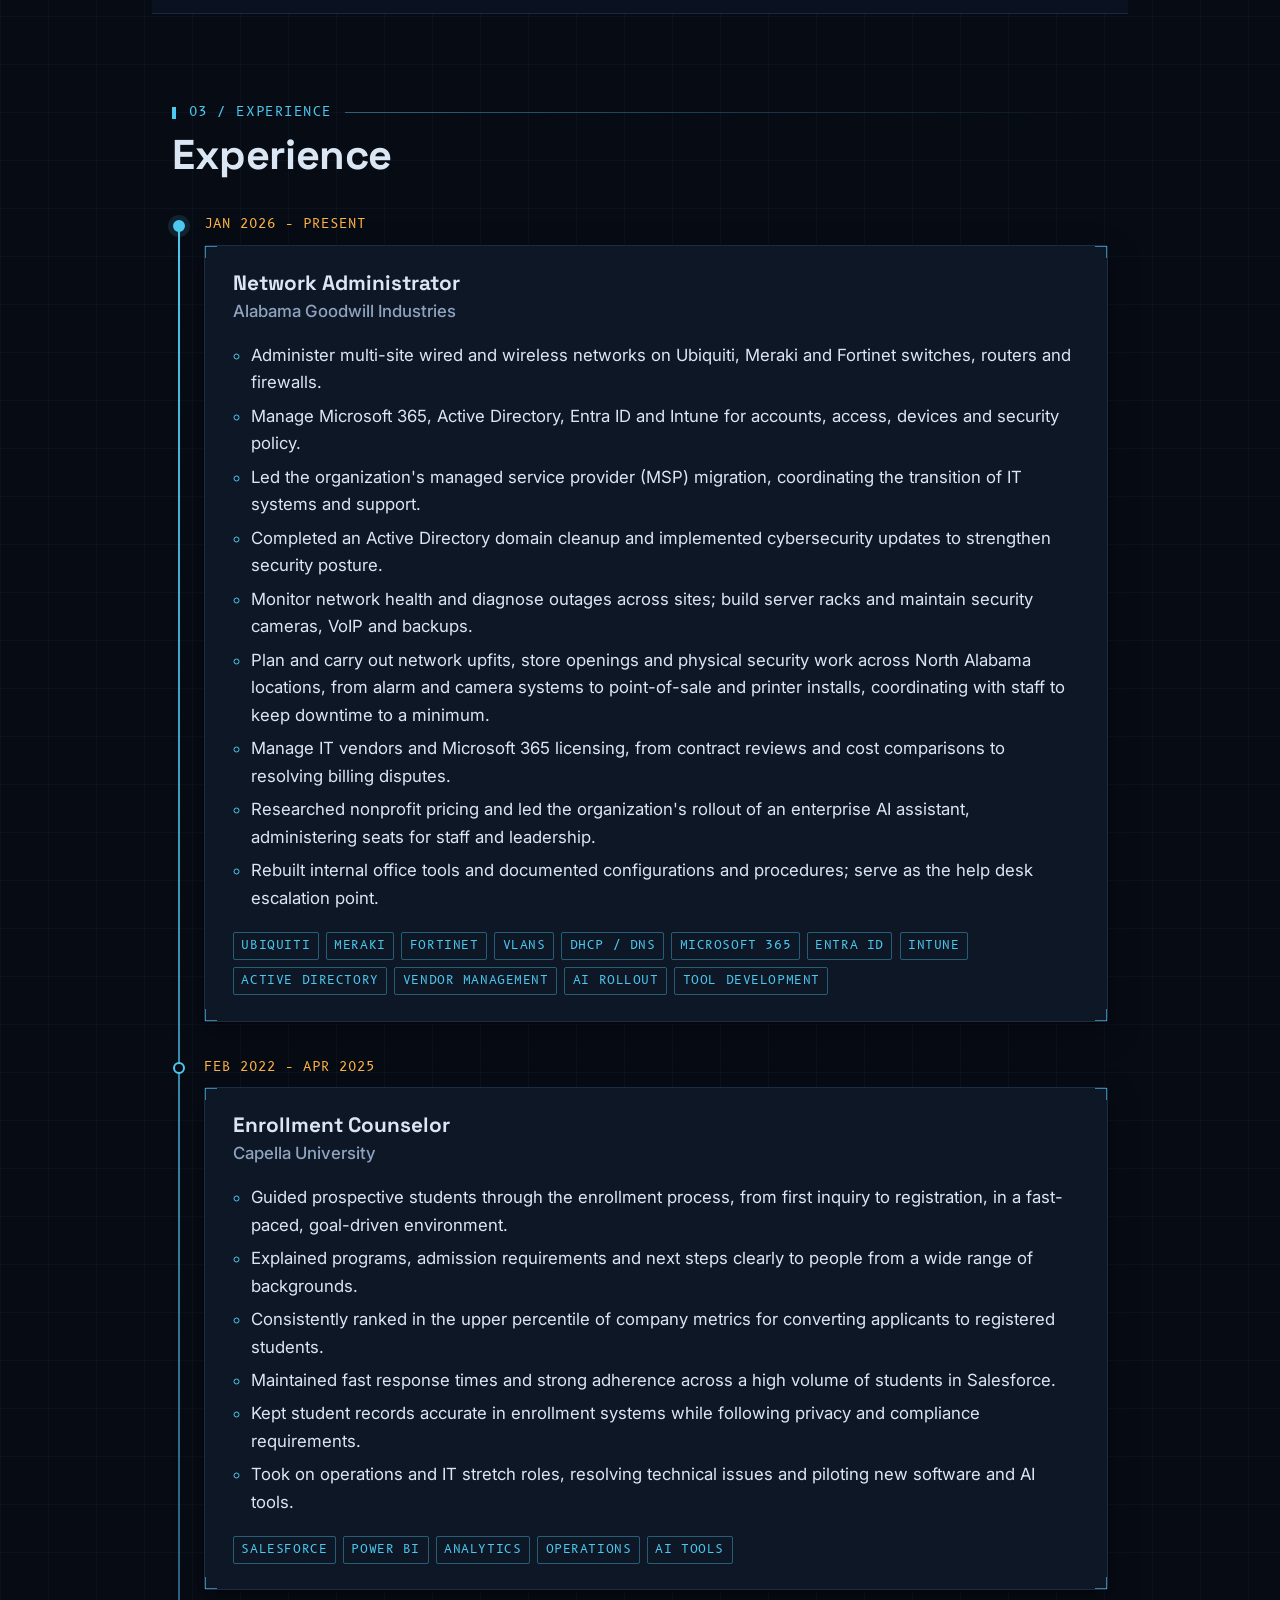
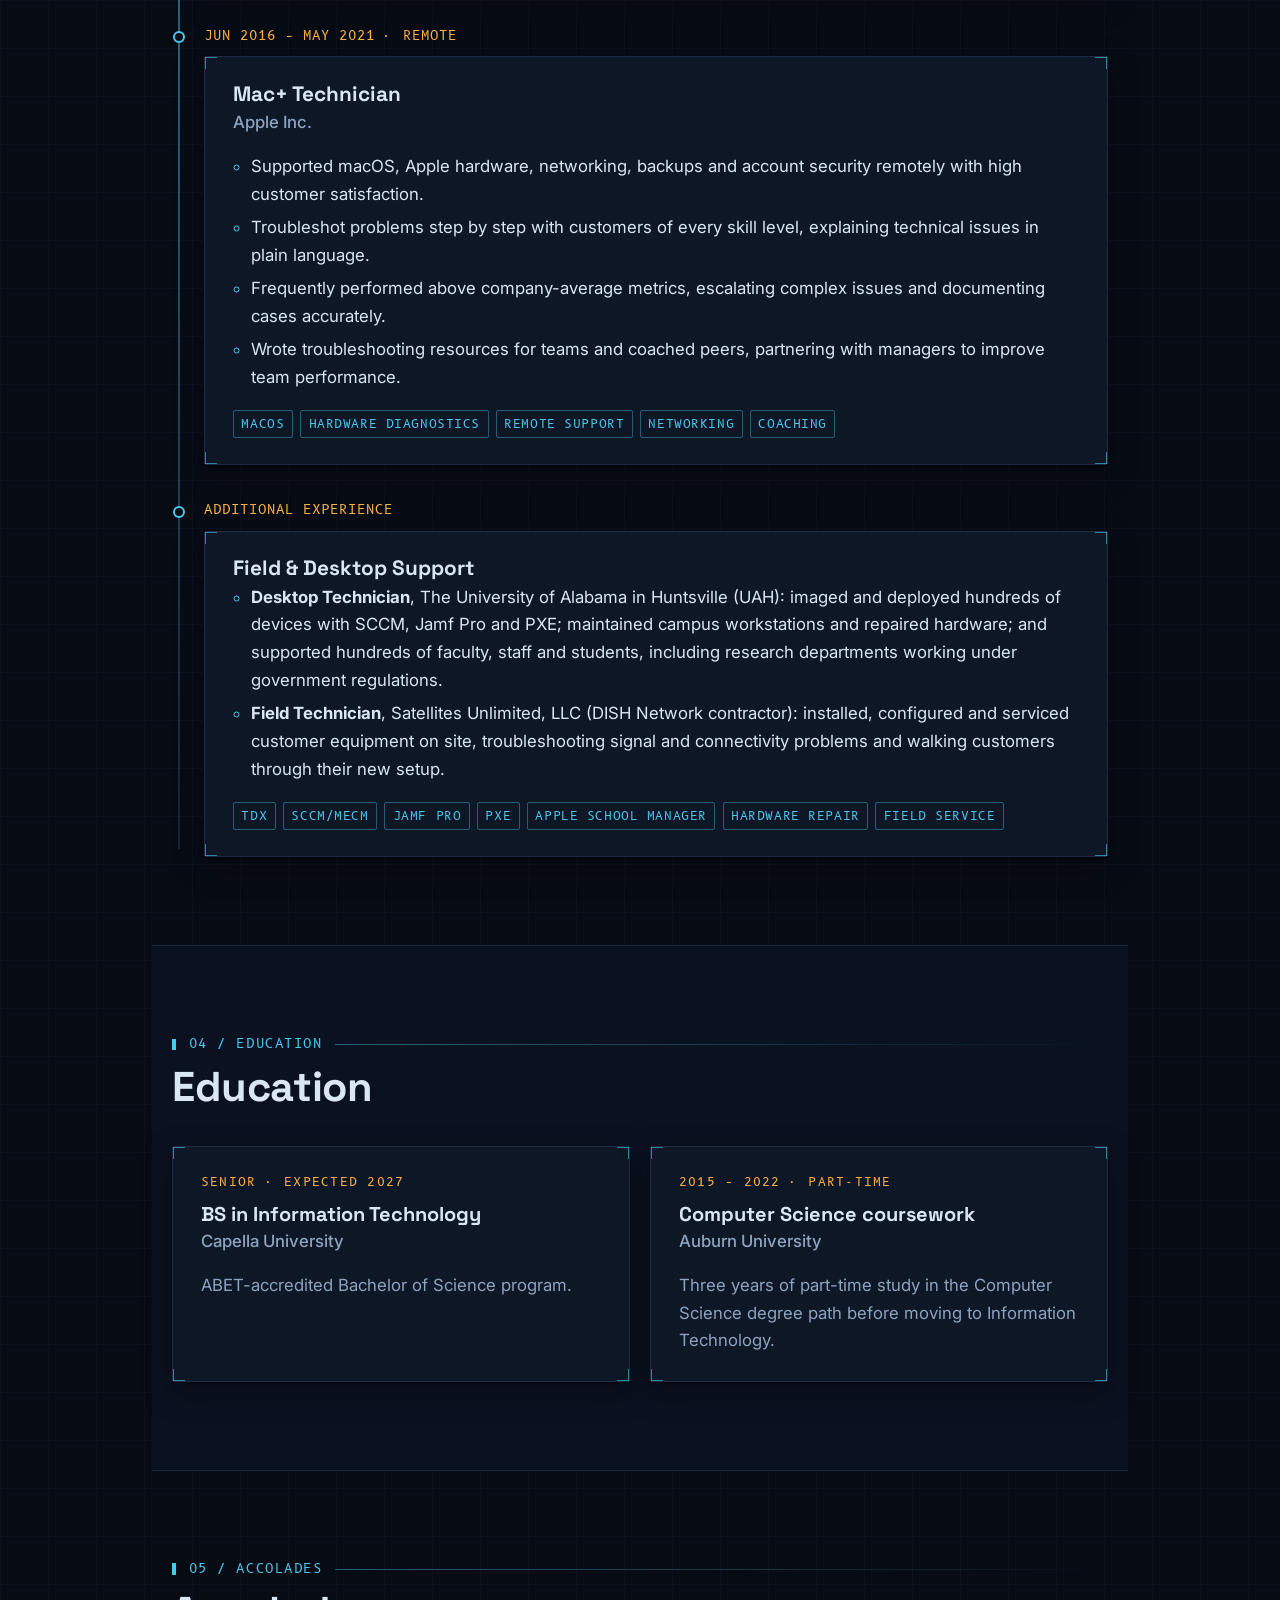
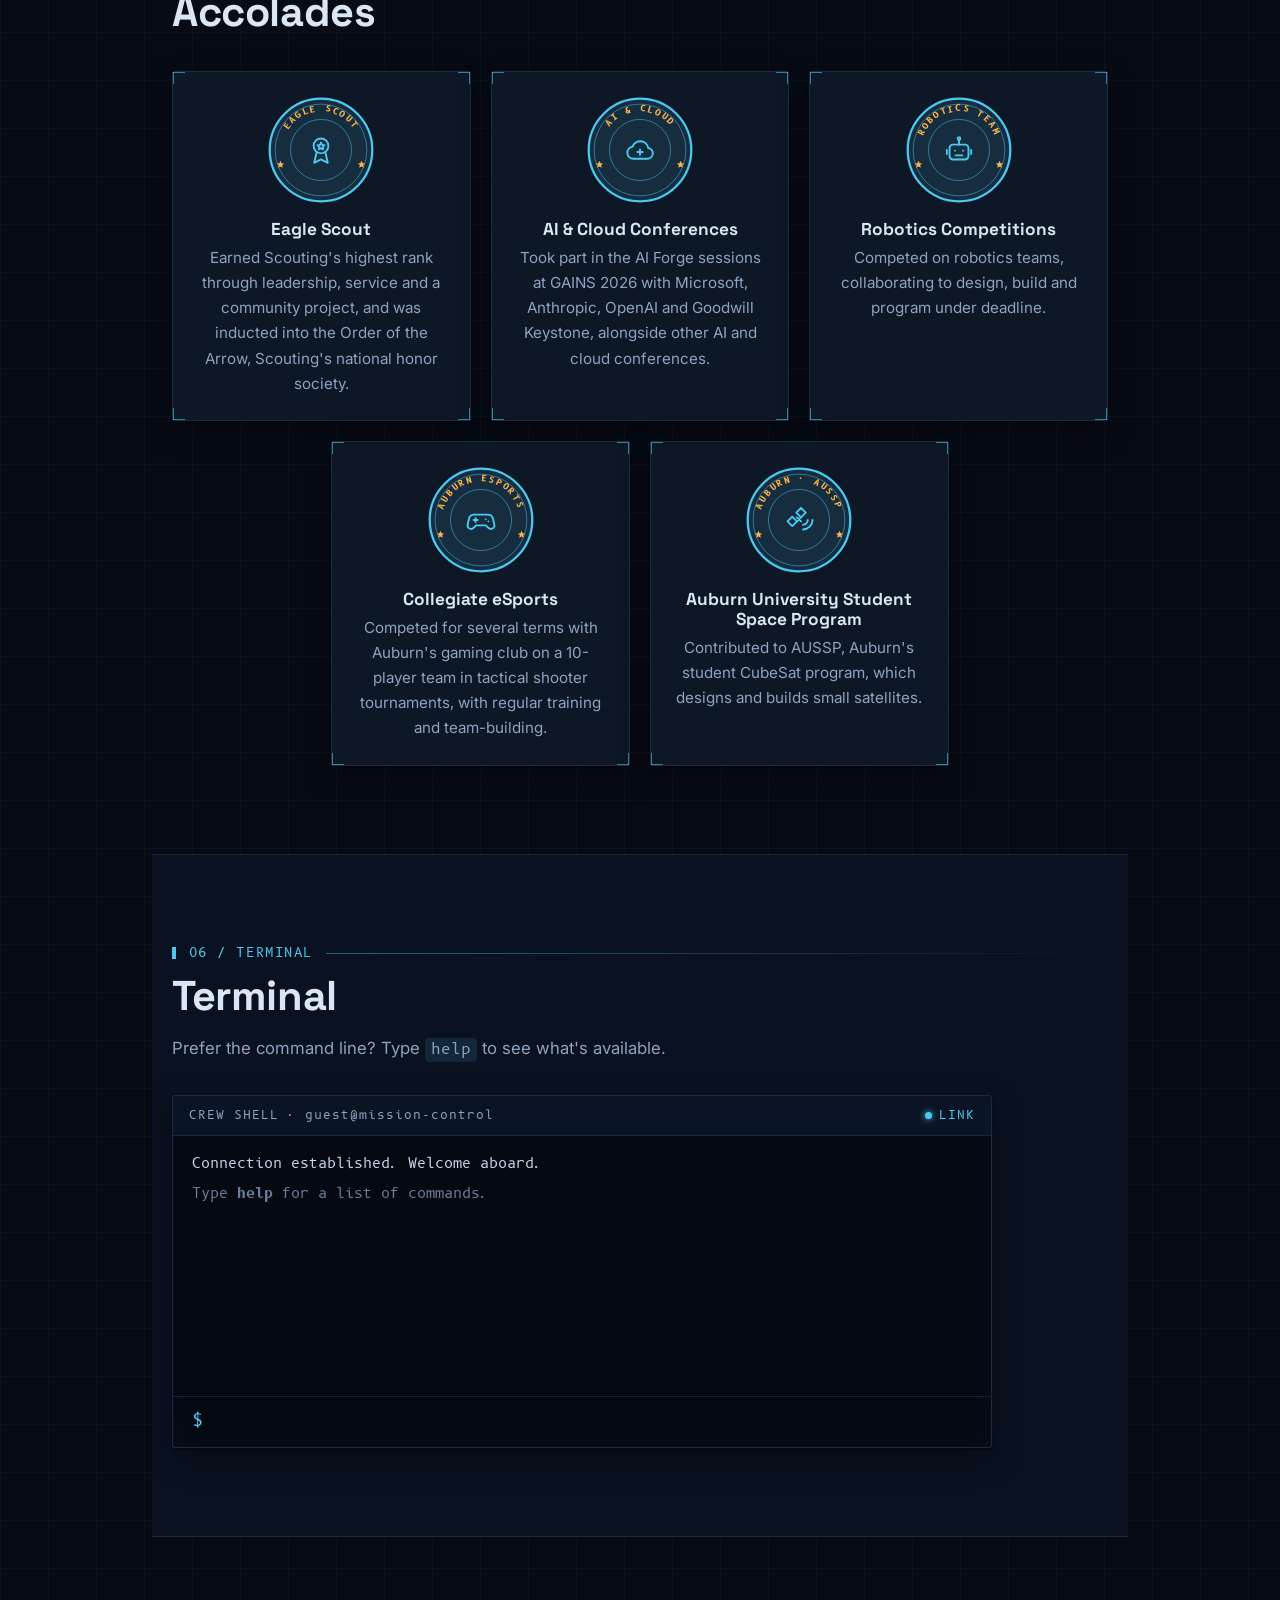
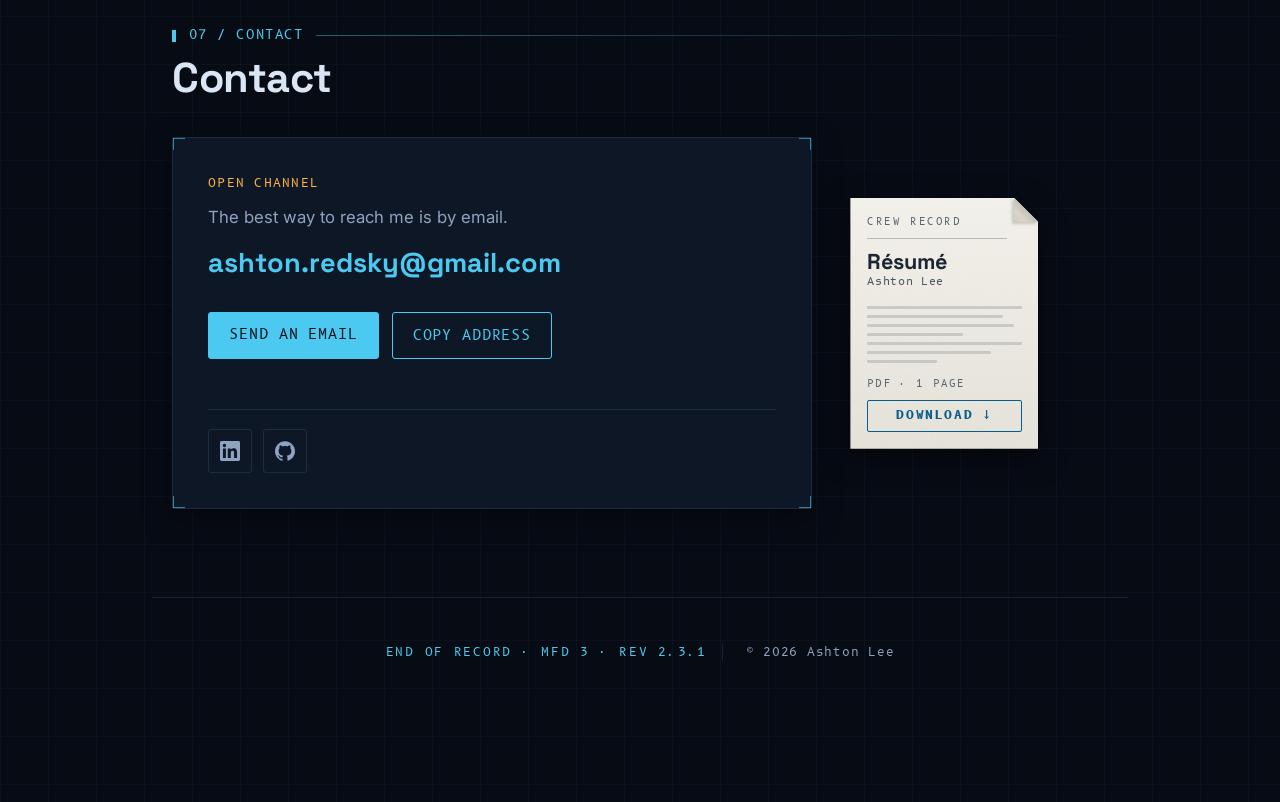
==== commit 8171b306: "Expand the experience entries (REV 2.3.1) - Goodwill: network upfits, store openings and physical se" ====
--- a/index.html
+++ b/index.html
@@ -427,10 +427,13 @@
               <li>Led the organization's managed service provider (MSP) migration, coordinating the transition of IT systems and support.</li>
               <li>Completed an Active Directory domain cleanup and implemented cybersecurity updates to strengthen security posture.</li>
               <li>Monitor network health and diagnose outages across sites; build server racks and maintain security cameras, VoIP and backups.</li>
+              <li>Plan and carry out network upfits, store openings and physical security work across North Alabama locations, from alarm and camera systems to point-of-sale and printer installs, coordinating with staff to keep downtime to a minimum.</li>
+              <li>Manage IT vendors and Microsoft 365 licensing, from contract reviews and cost comparisons to resolving billing disputes.</li>
+              <li>Researched nonprofit pricing and led the organization's rollout of an enterprise AI assistant, administering seats for staff and leadership.</li>
               <li>Rebuilt internal office tools and documented configurations and procedures; serve as the help desk escalation point.</li>
             </ul>
             <ul class="tags" aria-label="Skills used">
-              <li>Ubiquiti</li><li>Meraki</li><li>Fortinet</li><li>VLANs</li><li>DHCP / DNS</li><li>Microsoft 365</li><li>Entra ID</li><li>Intune</li><li>Active Directory</li><li>Tool Development</li>
+              <li>Ubiquiti</li><li>Meraki</li><li>Fortinet</li><li>VLANs</li><li>DHCP / DNS</li><li>Microsoft 365</li><li>Entra ID</li><li>Intune</li><li>Active Directory</li><li>Vendor Management</li><li>AI Rollout</li><li>Tool Development</li>
             </ul>
           </div>
         </li>
@@ -441,8 +444,11 @@
             <h3>Enrollment Counselor</h3>
             <p class="mission-org">Capella University</p>
             <ul class="mission-points">
+              <li>Guided prospective students through the enrollment process, from first inquiry to registration, in a fast-paced, goal-driven environment.</li>
+              <li>Explained programs, admission requirements and next steps clearly to people from a wide range of backgrounds.</li>
               <li>Consistently ranked in the upper percentile of company metrics for converting applicants to registered students.</li>
               <li>Maintained fast response times and strong adherence across a high volume of students in Salesforce.</li>
+              <li>Kept student records accurate in enrollment systems while following privacy and compliance requirements.</li>
               <li>Took on operations and IT stretch roles, resolving technical issues and piloting new software and AI tools.</li>
             </ul>
             <ul class="tags" aria-label="Skills used">
@@ -458,6 +464,7 @@
             <p class="mission-org">Apple Inc.</p>
             <ul class="mission-points">
               <li>Supported macOS, Apple hardware, networking, backups and account security remotely with high customer satisfaction.</li>
+              <li>Troubleshot problems step by step with customers of every skill level, explaining technical issues in plain language.</li>
               <li>Frequently performed above company-average metrics, escalating complex issues and documenting cases accurately.</li>
               <li>Wrote troubleshooting resources for teams and coached peers, partnering with managers to improve team performance.</li>
             </ul>
@@ -472,8 +479,8 @@
           <div class="panel mission-card">
             <h3>Field &amp; Desktop Support</h3>
             <ul class="mission-points">
-              <li><strong>Desktop Technician</strong>, The University of Alabama in Huntsville (UAH): imaged and deployed hundreds of devices with SCCM, Jamf Pro and PXE, and supported hundreds of users under government regulations for research departments.</li>
-              <li><strong>Field Technician</strong>, Satellites Unlimited, LLC (DISH Network contractor): installed and serviced customer equipment on site, troubleshooting signal and connectivity problems.</li>
+              <li><strong>Desktop Technician</strong>, The University of Alabama in Huntsville (UAH): imaged and deployed hundreds of devices with SCCM, Jamf Pro and PXE; maintained campus workstations and repaired hardware; and supported hundreds of faculty, staff and students, including research departments working under government regulations.</li>
+              <li><strong>Field Technician</strong>, Satellites Unlimited, LLC (DISH Network contractor): installed, configured and serviced customer equipment on site, troubleshooting signal and connectivity problems and walking customers through their new setup.</li>
             </ul>
             <ul class="tags" aria-label="Skills used">
               <li>TDX</li><li>SCCM/MECM</li><li>Jamf Pro</li><li>PXE</li><li>Apple School Manager</li><li>Hardware Repair</li><li>Field Service</li>
@@ -647,7 +654,7 @@
   </main>
 
   <footer class="site-footer">
-    <p><span class="footer-code">END OF RECORD · MFD 3 · REV 2.3</span> &copy; <span id="year"></span> Ashton Lee</p>
+    <p><span class="footer-code">END OF RECORD · MFD 3 · REV 2.3.1</span> &copy; <span id="year"></span> Ashton Lee</p>
   </footer>
 
   <script src="js/eggs.js"></script>
